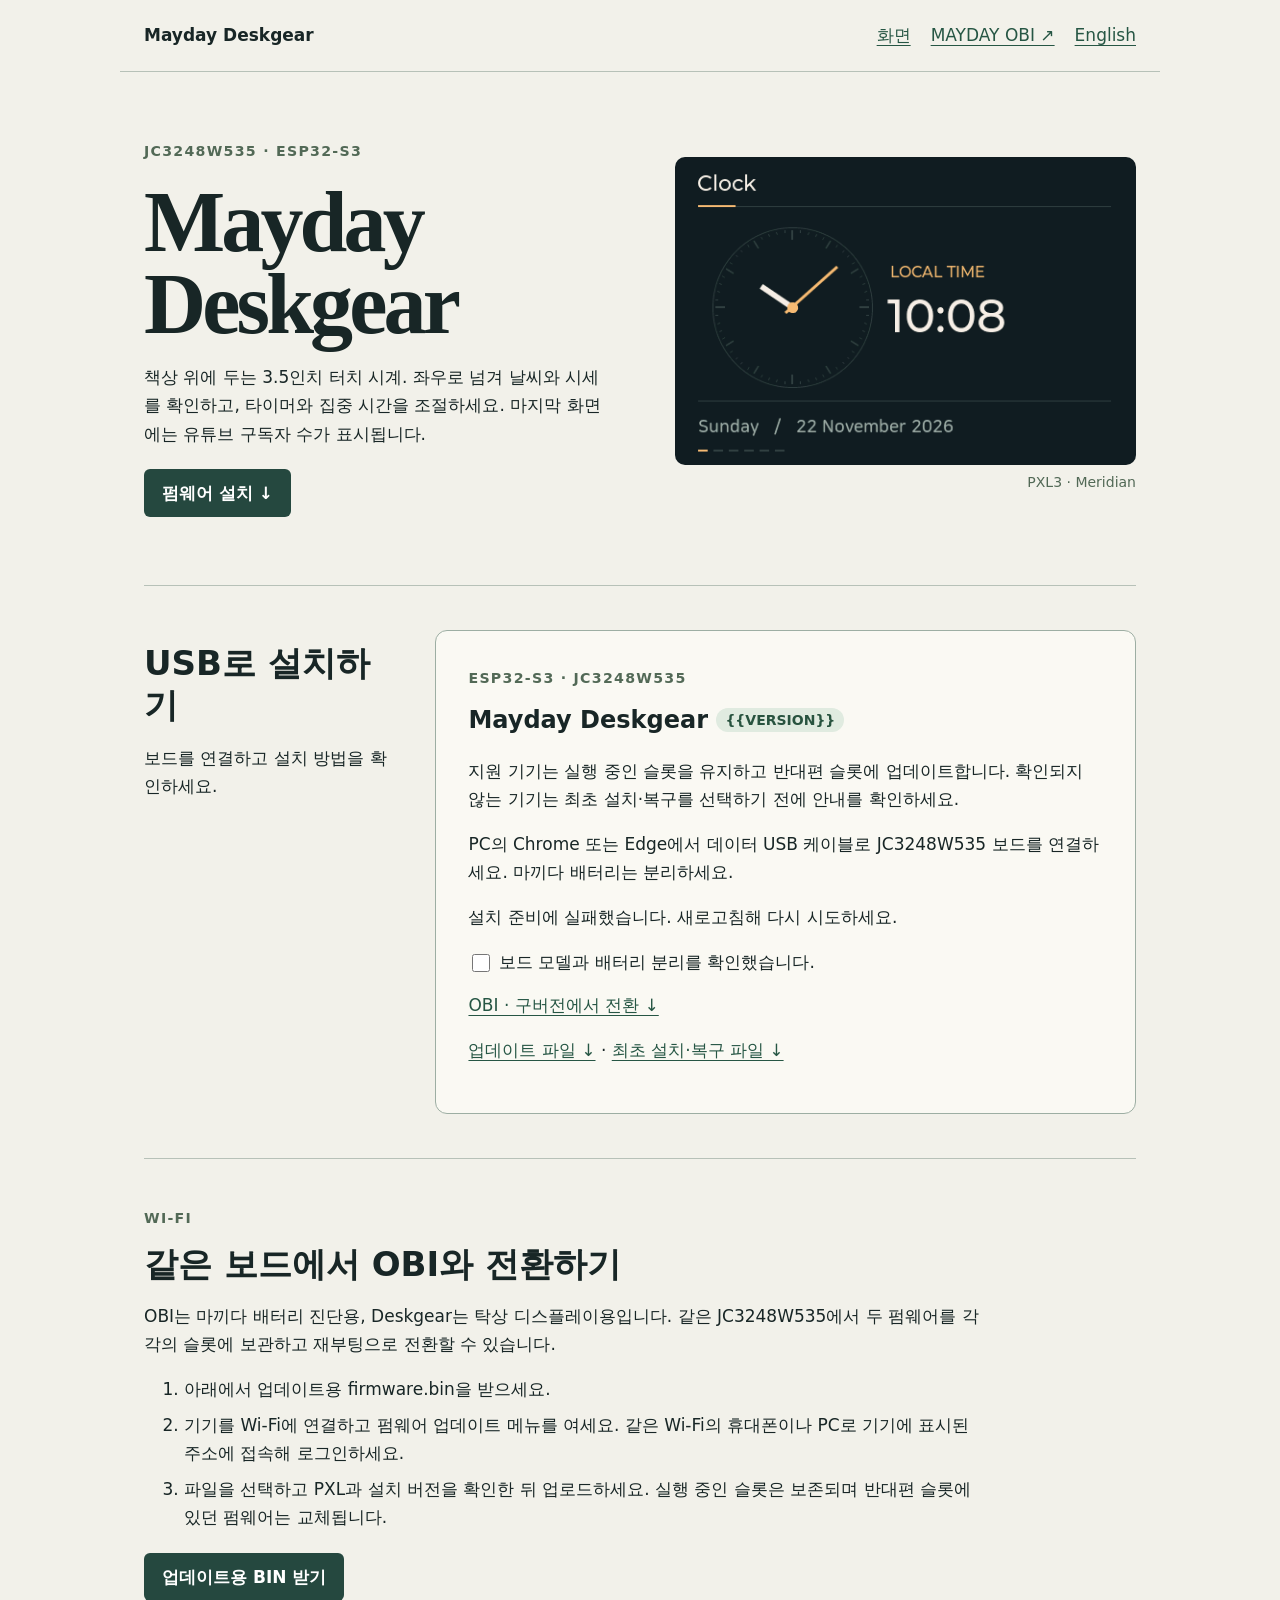
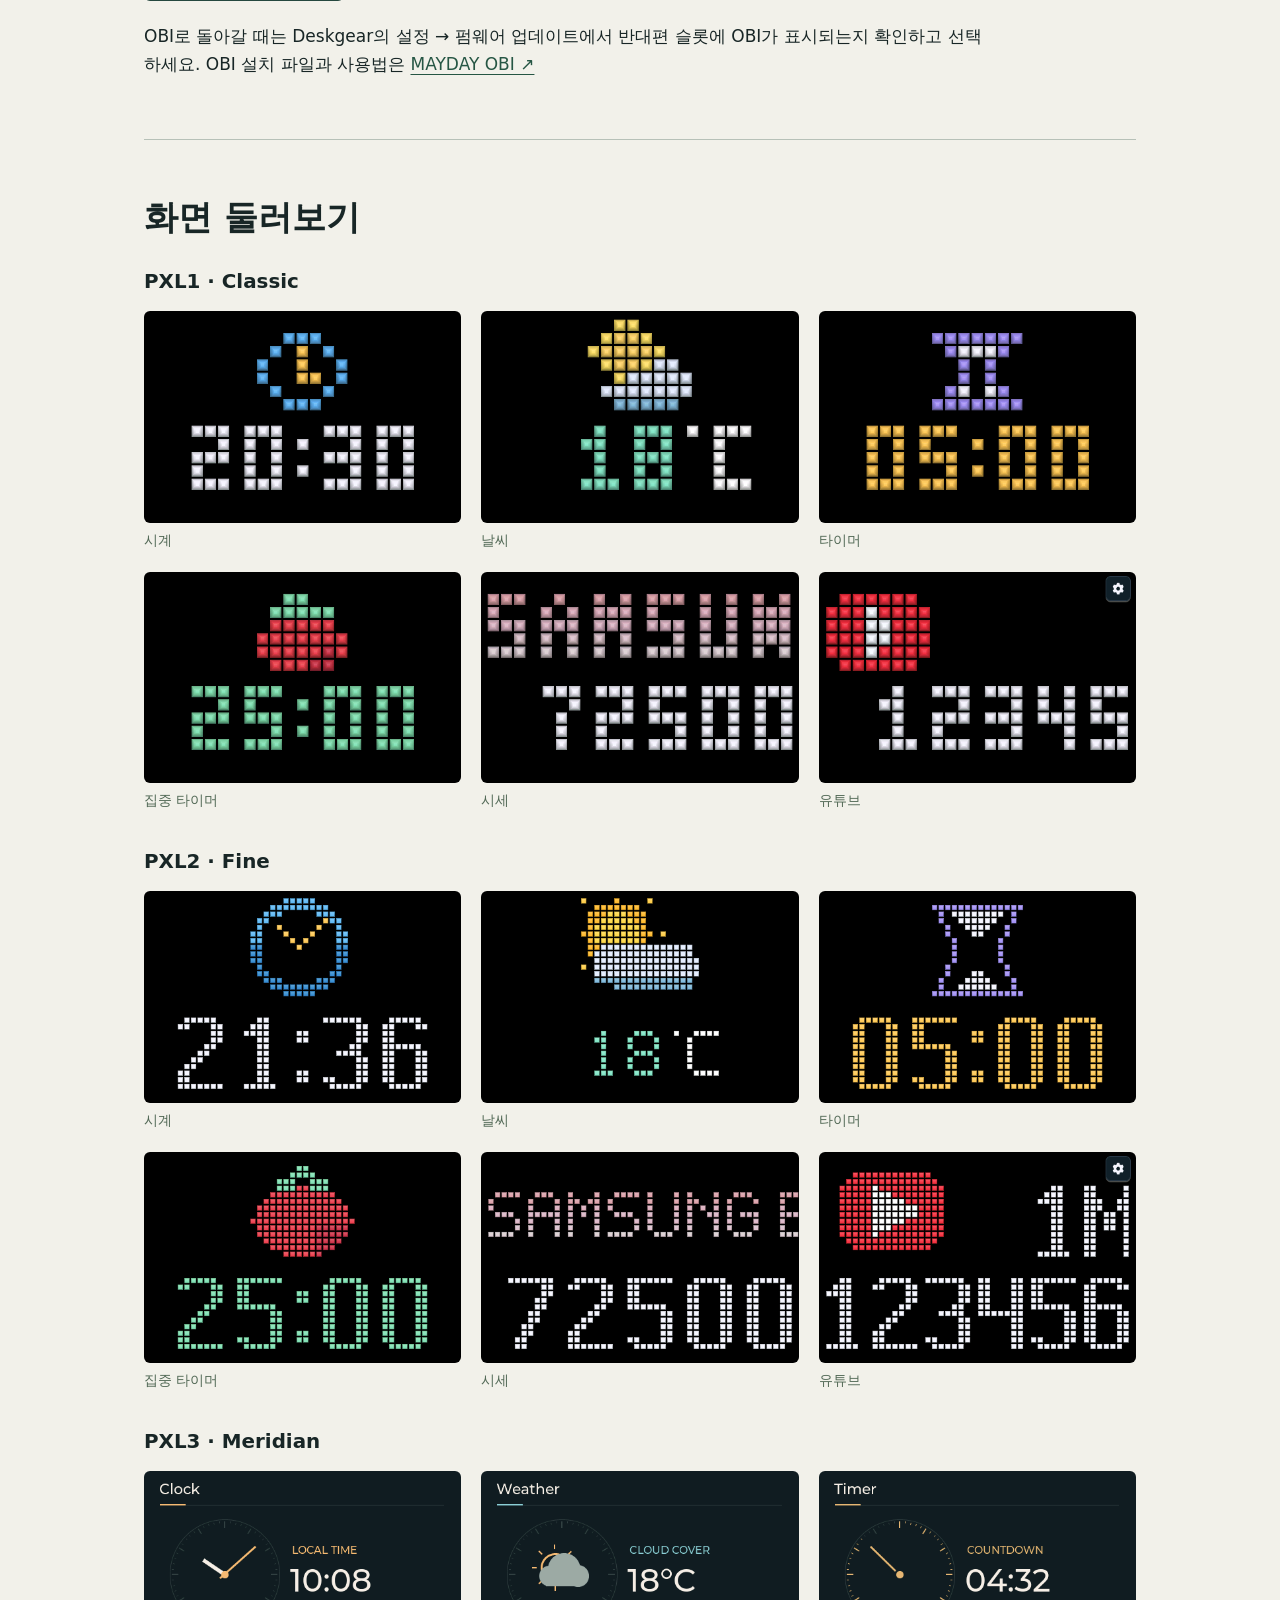
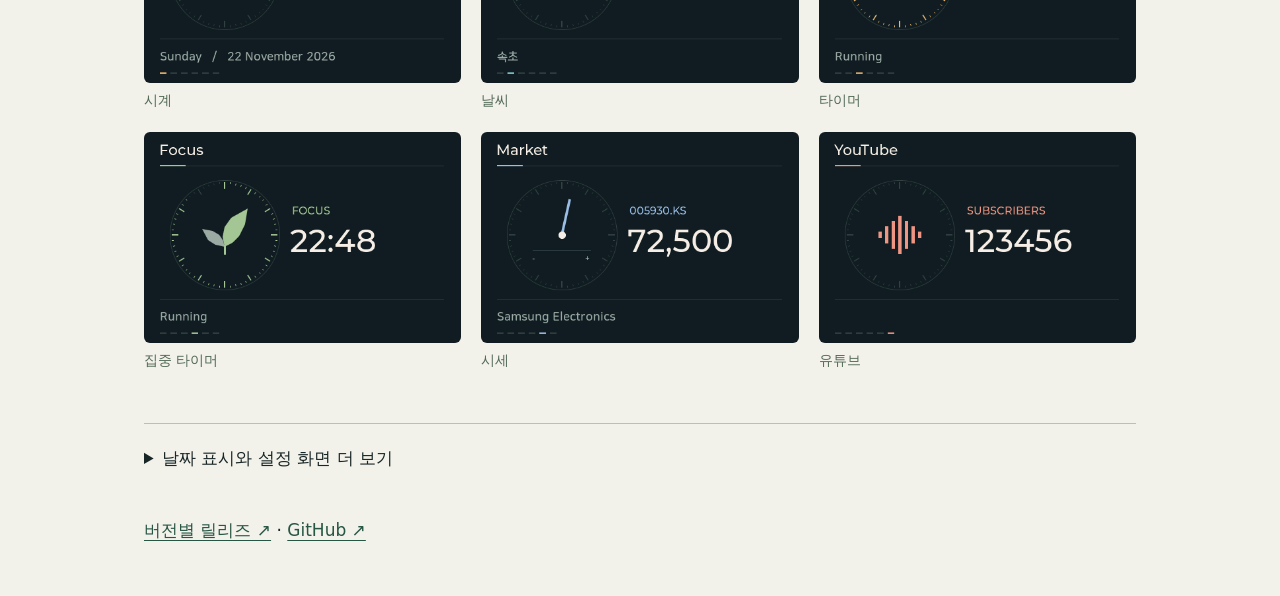
==== site/index.html @ 5017c552 "Publish Deskgear v1.00e with USB update detection and complete display gallery" ====
<!doctype html><html lang="ko"><meta charset="utf-8"><meta name="viewport" content="width=device-width,initial-scale=1"><title>Mayday Deskgear · 펌웨어</title><link rel="stylesheet" href="assets/site.css"><header><strong>Mayday Deskgear</strong><nav><a href="#screens">화면</a><a href="https://maydaycom.github.io/mayday-obi/">MAYDAY OBI ↗</a><a lang="en" href="en/">English</a></nav></header><main><section class="hero"><div><small>JC3248W535 · ESP32-S3</small><h1>Mayday<br>Deskgear</h1><p>책상 위에 두는 3.5인치 터치 시계. 좌우로 넘겨 날씨와 시세를 확인하고, 타이머와 집중 시간을 조절하세요. 마지막 화면에는 유튜브 구독자 수가 표시됩니다.</p><a class="btn" href="#update">펌웨어 설치 ↓</a></div><figure><img src="assets/meridian.png" width="480" height="320" alt="PXL3 Meridian 시계 화면"><figcaption>PXL3 · Meridian</figcaption></figure></section><section id="update" class="install"><div><h2>USB로 설치하기</h2><p>보드를 연결하고 설치 방법을 확인하세요.</p></div><article><small>ESP32-S3 · JC3248W535</small><h3>Mayday Deskgear <b>{{VERSION}}</b></h3><p>지원 기기는 실행 중인 슬롯을 유지하고 반대편 슬롯에 업데이트합니다. 확인되지 않는 기기는 최초 설치·복구를 선택하기 전에 안내를 확인하세요.</p><p>PC의 Chrome 또는 Edge에서 데이터 USB 케이블로 JC3248W535 보드를 연결하세요. 마끼다 배터리는 분리하세요.</p><p id="usb-status" role="status">설치 도구를 준비하고 있습니다.</p><label><input id="board-ok" type="checkbox"> 보드 모델과 배터리 분리를 확인했습니다.</label><div><esp-web-install-button><button class="btn" slot="activate" id="usb-go" disabled>USB로 펌웨어 설치</button></esp-web-install-button> <a href="#wifi">OBI · 구버전에서 전환 ↓</a></div><p><a download href="firmware/firmware.bin">업데이트 파일 ↓</a> · <a download href="firmware/firmware.factory.bin">최초 설치·복구 파일 ↓</a></p></article></section><section id="wifi"><small>WI-FI</small><h2>같은 보드에서 OBI와 전환하기</h2><p>OBI는 마끼다 배터리 진단용, Deskgear는 탁상 디스플레이용입니다. 같은 JC3248W535에서 두 펌웨어를 각각의 슬롯에 보관하고 재부팅으로 전환할 수 있습니다.</p><ol><li>아래에서 업데이트용 firmware.bin을 받으세요.</li><li>기기를 Wi-Fi에 연결하고 펌웨어 업데이트 메뉴를 여세요. 같은 Wi-Fi의 휴대폰이나 PC로 기기에 표시된 주소에 접속해 로그인하세요.</li><li>파일을 선택하고 PXL과 설치 버전을 확인한 뒤 업로드하세요. 실행 중인 슬롯은 보존되며 반대편 슬롯에 있던 펌웨어는 교체됩니다.</li></ol><a class="btn" download href="firmware/firmware.bin">업데이트용 BIN 받기</a><p>OBI로 돌아갈 때는 Deskgear의 설정 → 펌웨어 업데이트에서 반대편 슬롯에 OBI가 표시되는지 확인하고 선택하세요. OBI 설치 파일과 사용법은 <a href="https://maydaycom.github.io/mayday-obi/">MAYDAY OBI ↗</a></p></section><section id="screens"><h2>화면 둘러보기</h2><h3 id="pxl1">PXL1 · Classic</h3><div class="gallery"><figure><a href="assets/pxl1-clock.png"><img loading="lazy" width="480" height="320" src="assets/pxl1-clock.png" alt="PXL1 · Classic · 시계"></a><figcaption>시계</figcaption></figure><figure><a href="assets/pxl1-weather.png"><img loading="lazy" width="480" height="320" src="assets/pxl1-weather.png" alt="PXL1 · Classic · 날씨"></a><figcaption>날씨</figcaption></figure><figure><a href="assets/pxl1-timer.png"><img loading="lazy" width="480" height="320" src="assets/pxl1-timer.png" alt="PXL1 · Classic · 타이머"></a><figcaption>타이머</figcaption></figure><figure><a href="assets/pxl1-pomodoro.png"><img loading="lazy" width="480" height="320" src="assets/pxl1-pomodoro.png" alt="PXL1 · Classic · 집중 타이머"></a><figcaption>집중 타이머</figcaption></figure><figure><a href="assets/pxl1-market.png"><img loading="lazy" width="480" height="320" src="assets/pxl1-market.png" alt="PXL1 · Classic · 시세"></a><figcaption>시세</figcaption></figure><figure><a href="assets/pxl1-youtube.png"><img loading="lazy" width="480" height="320" src="assets/pxl1-youtube.png" alt="PXL1 · Classic · 유튜브"></a><figcaption>유튜브</figcaption></figure></div><h3 id="pxl2">PXL2 · Fine</h3><div class="gallery"><figure><a href="assets/pxl2-clock.png"><img loading="lazy" width="480" height="320" src="assets/pxl2-clock.png" alt="PXL2 · Fine · 시계"></a><figcaption>시계</figcaption></figure><figure><a href="assets/pxl2-weather.png"><img loading="lazy" width="480" height="320" src="assets/pxl2-weather.png" alt="PXL2 · Fine · 날씨"></a><figcaption>날씨</figcaption></figure><figure><a href="assets/pxl2-timer.png"><img loading="lazy" width="480" height="320" src="assets/pxl2-timer.png" alt="PXL2 · Fine · 타이머"></a><figcaption>타이머</figcaption></figure><figure><a href="assets/pxl2-pomodoro.png"><img loading="lazy" width="480" height="320" src="assets/pxl2-pomodoro.png" alt="PXL2 · Fine · 집중 타이머"></a><figcaption>집중 타이머</figcaption></figure><figure><a href="assets/pxl2-market.png"><img loading="lazy" width="480" height="320" src="assets/pxl2-market.png" alt="PXL2 · Fine · 시세"></a><figcaption>시세</figcaption></figure><figure><a href="assets/pxl2-youtube.png"><img loading="lazy" width="480" height="320" src="assets/pxl2-youtube.png" alt="PXL2 · Fine · 유튜브"></a><figcaption>유튜브</figcaption></figure></div><h3 id="pxl3">PXL3 · Meridian</h3><div class="gallery"><figure><a href="assets/pxl3-clock.png"><img loading="lazy" width="480" height="320" src="assets/pxl3-clock.png" alt="PXL3 · Meridian · 시계"></a><figcaption>시계</figcaption></figure><figure><a href="assets/pxl3-weather.png"><img loading="lazy" width="480" height="320" src="assets/pxl3-weather.png" alt="PXL3 · Meridian · 날씨"></a><figcaption>날씨</figcaption></figure><figure><a href="assets/pxl3-timer.png"><img loading="lazy" width="480" height="320" src="assets/pxl3-timer.png" alt="PXL3 · Meridian · 타이머"></a><figcaption>타이머</figcaption></figure><figure><a href="assets/pxl3-pomodoro.png"><img loading="lazy" width="480" height="320" src="assets/pxl3-pomodoro.png" alt="PXL3 · Meridian · 집중 타이머"></a><figcaption>집중 타이머</figcaption></figure><figure><a href="assets/pxl3-market.png"><img loading="lazy" width="480" height="320" src="assets/pxl3-market.png" alt="PXL3 · Meridian · 시세"></a><figcaption>시세</figcaption></figure><figure><a href="assets/pxl3-youtube.png"><img loading="lazy" width="480" height="320" src="assets/pxl3-youtube.png" alt="PXL3 · Meridian · 유튜브"></a><figcaption>유튜브</figcaption></figure></div></section><details class="more"><summary>날짜 표시와 설정 화면 더 보기</summary><div class="gallery"><figure><a href="assets/pxl1-calendar.png"><img loading="lazy" width="480" height="320" src="assets/pxl1-calendar.png" alt="PXL1 날짜 표시"></a><figcaption>PXL1 날짜 표시</figcaption></figure><figure><a href="assets/pxl2-calendar.png"><img loading="lazy" width="480" height="320" src="assets/pxl2-calendar.png" alt="PXL2 날짜 표시"></a><figcaption>PXL2 날짜 표시</figcaption></figure><figure><a href="assets/settings-menu.png"><img loading="lazy" width="480" height="320" src="assets/settings-menu.png" alt="전체 설정"></a><figcaption>전체 설정</figcaption></figure><figure><a href="assets/settings-styles.png"><img loading="lazy" width="480" height="320" src="assets/settings-styles.png" alt="화면 스타일"></a><figcaption>화면 스타일</figcaption></figure><figure><a href="assets/settings-timer1.png"><img loading="lazy" width="480" height="320" src="assets/settings-timer1.png" alt="PXL1 타이머 설정"></a><figcaption>PXL1 타이머 설정</figcaption></figure><figure><a href="assets/settings-timer2.png"><img loading="lazy" width="480" height="320" src="assets/settings-timer2.png" alt="PXL2 타이머 설정"></a><figcaption>PXL2 타이머 설정</figcaption></figure><figure><a href="assets/settings-timer3.png"><img loading="lazy" width="480" height="320" src="assets/settings-timer3.png" alt="PXL3 타이머 설정"></a><figcaption>PXL3 타이머 설정</figcaption></figure></div><p><a href="settings-demo.html">6가지 기능의 설정 화면 조작해 보기 (시뮬레이션) →</a></p></details><footer><a href="https://github.com/MayDayCom/mayday-deskgear/releases">버전별 릴리즈 ↗</a> · <a href="https://github.com/MayDayCom/mayday-deskgear">GitHub ↗</a></footer></main><script type="module" src="assets/deskgear-install.js"></script></html>
---- site/assets/site.css ----
*{box-sizing:border-box}body{margin:0;background:#f2f1ea;color:#182626;font:17px/1.65 system-ui,sans-serif}header,main{max-width:1040px;margin:auto;padding:0 24px}header{display:flex;align-items:center;justify-content:space-between;min-height:72px;border-bottom:1px solid #b7c1b8}nav{display:flex;gap:20px}a{color:#265644;text-underline-offset:4px}section{padding:44px 0;border-bottom:1px solid #b7c1b8}section p,ol{max-width:78ch}li{margin-bottom:8px}.hero{display:grid;grid-template-columns:1fr 1fr;align-items:center;gap:7%;padding:64px 0}small{color:#526956;font-weight:650;letter-spacing:.09em}h1{font:600 clamp(48px,7vw,86px)/.95 Georgia,serif;letter-spacing:-.045em;margin:18px 0}h2{font-size:clamp(24px,3vw,34px);line-height:1.25;margin:12px 0}figure{margin:0}img{width:100%;height:auto;display:block;border-radius:10px}figcaption{text-align:right;font-size:14px;color:#526956;margin:6px 0}.btn{font:inherit;font-weight:650;display:inline-block;background:#25483f;color:white;border:0;padding:10px 18px;border-radius:6px;text-decoration:none;cursor:pointer;margin:4px 8px 4px 0}footer{padding:24px 0 52px}esp-web-install-button:not(:defined){display:none}@media(max-width:680px){.hero{grid-template-columns:1fr;gap:24px;padding:32px 0}header,main{padding-left:16px;padding-right:16px}nav{gap:10px;font-size:14px}}
.gallery{display:grid;grid-template-columns:repeat(3,minmax(0,1fr));gap:14px 20px}.gallery figcaption{text-align:left}.gallery img{border-radius:6px}#screens h3{margin:28px 0 12px}.btn:disabled{opacity:.5;cursor:default}@media(max-width:680px){.gallery{grid-template-columns:repeat(2,minmax(0,1fr));gap:12px}header nav{flex-wrap:wrap;justify-content:flex-end}}
.install{display:grid;grid-template-columns:minmax(165px,1fr) minmax(0,2.7fr);gap:32px}.install article{border:1px solid #9daea3;border-radius:12px;padding:clamp(16px,3vw,32px);background:#faf9f3}.install h3{font-size:24px;margin:10px 0}.install h3 b{font-size:14px;color:#28533f;background:#e0ebe0;padding:4px 9px;border-radius:20px;vertical-align:middle;white-space:nowrap}.install label{display:block;margin:14px 0}.install input{width:18px;height:18px;vertical-align:middle}.more{padding:20px 0}.more summary{cursor:pointer}.more .gallery{margin-top:18px}@media(max-width:700px){.install{grid-template-columns:1fr;gap:12px}}
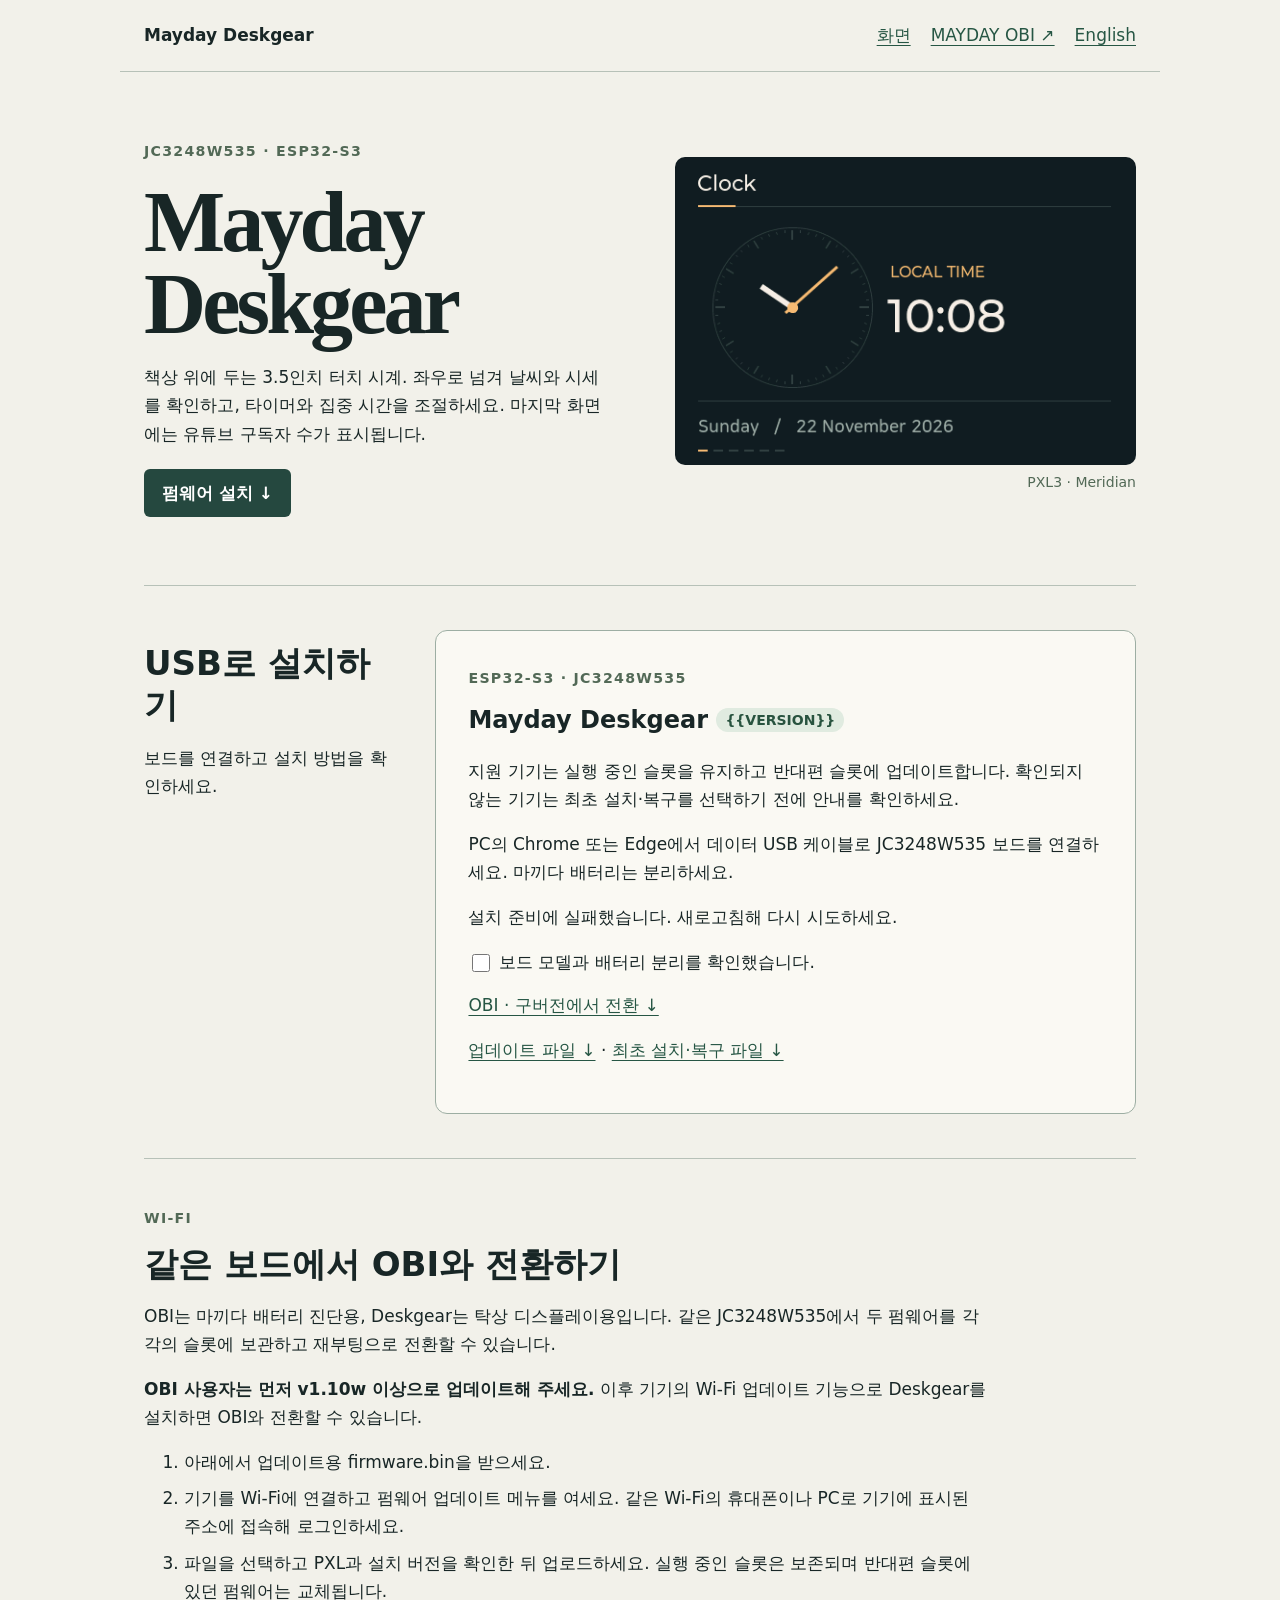
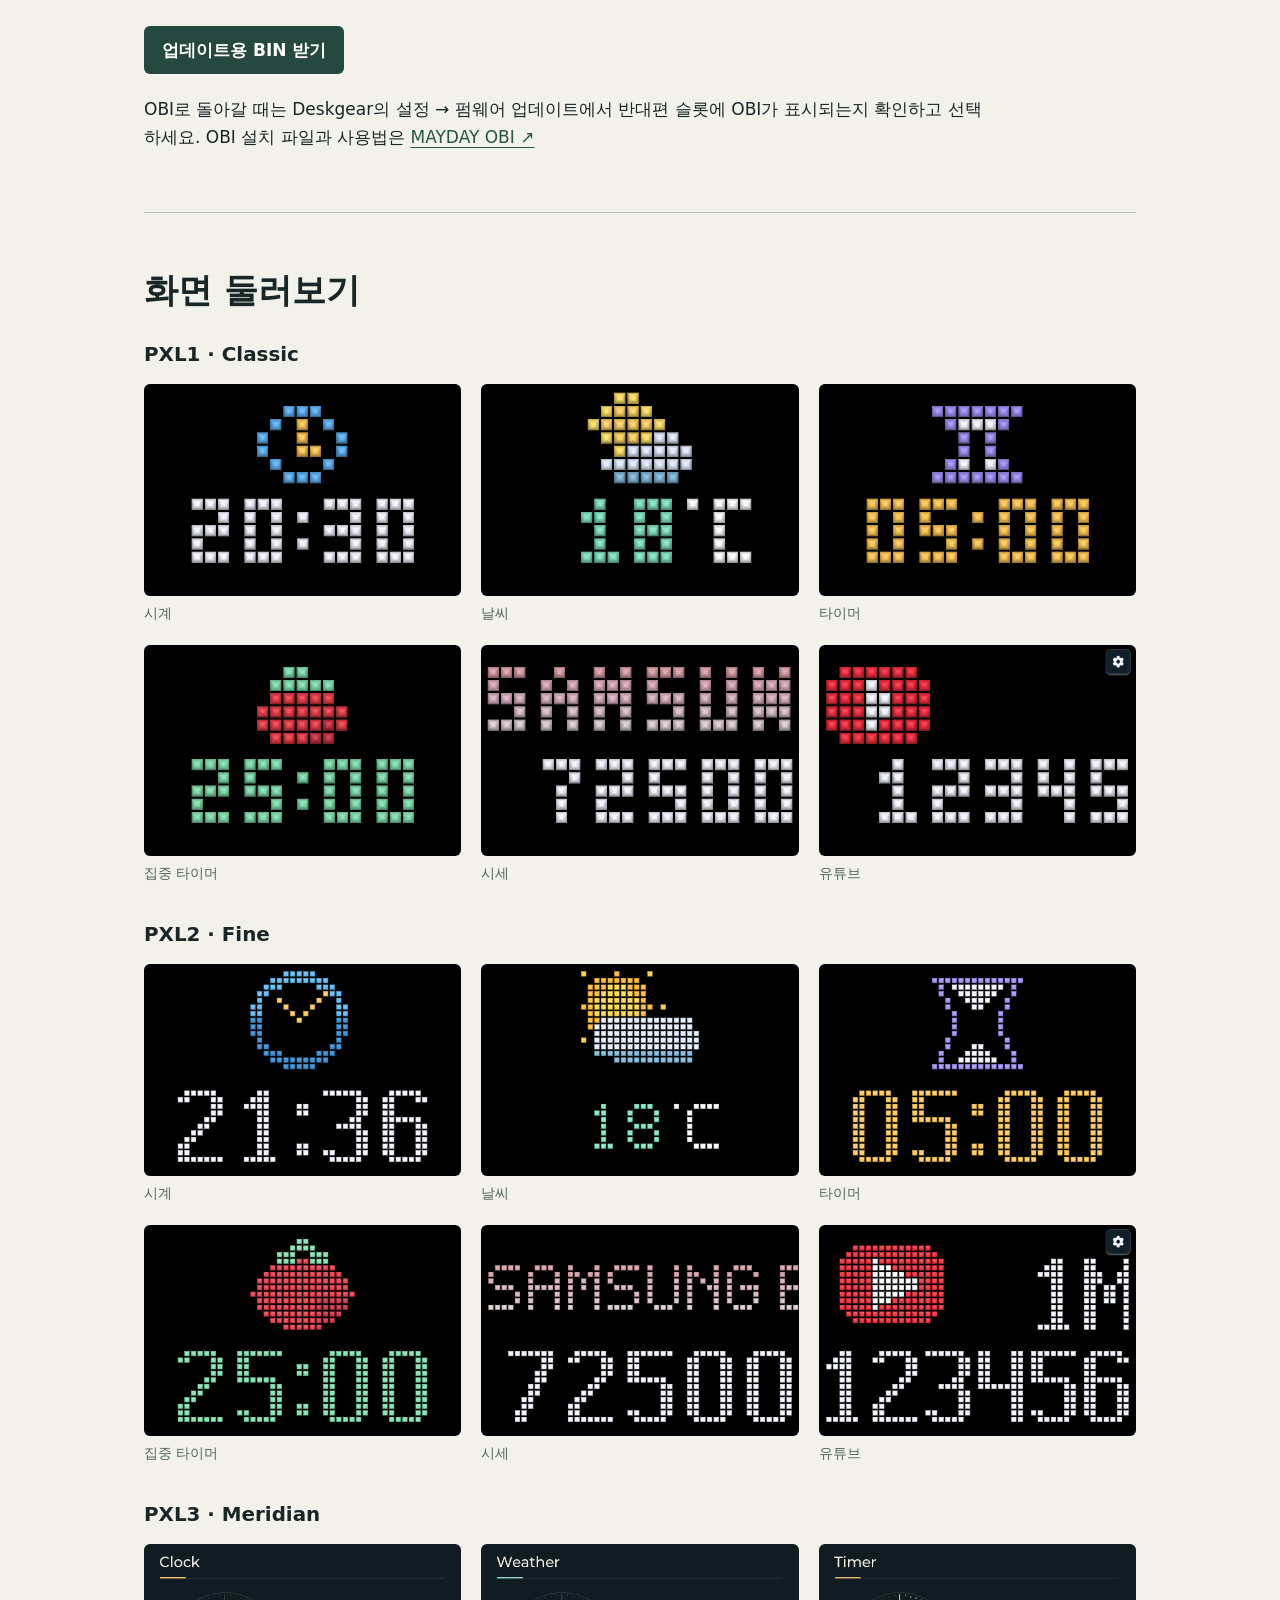
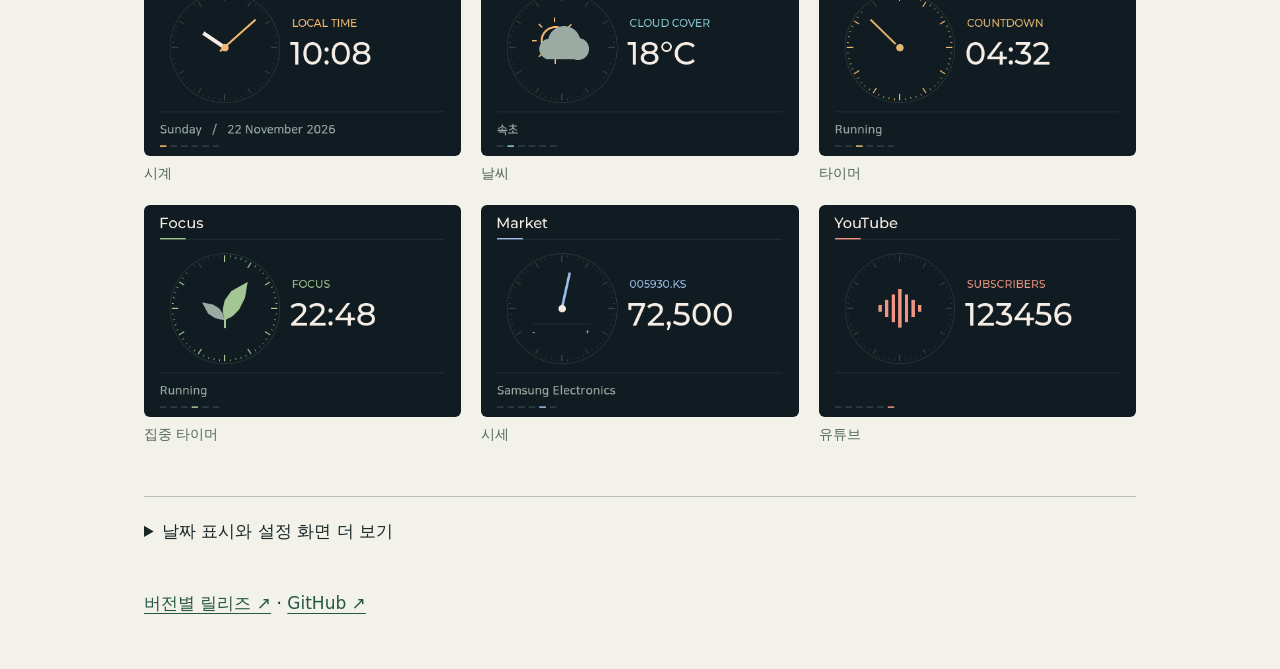
==== commit 6ac10352: "Clarify OBI v1.10w minimum for Deskgear switching" ====
--- a/site/index.html
+++ b/site/index.html
@@ -1 +1 @@
-<!doctype html><html lang="ko"><meta charset="utf-8"><meta name="viewport" content="width=device-width,initial-scale=1"><title>Mayday Deskgear · 펌웨어</title><link rel="stylesheet" href="assets/site.css"><header><strong>Mayday Deskgear</strong><nav><a href="#screens">화면</a><a href="https://maydaycom.github.io/mayday-obi/">MAYDAY OBI ↗</a><a lang="en" href="en/">English</a></nav></header><main><section class="hero"><div><small>JC3248W535 · ESP32-S3</small><h1>Mayday<br>Deskgear</h1><p>책상 위에 두는 3.5인치 터치 시계. 좌우로 넘겨 날씨와 시세를 확인하고, 타이머와 집중 시간을 조절하세요. 마지막 화면에는 유튜브 구독자 수가 표시됩니다.</p><a class="btn" href="#update">펌웨어 설치 ↓</a></div><figure><img src="assets/meridian.png" width="480" height="320" alt="PXL3 Meridian 시계 화면"><figcaption>PXL3 · Meridian</figcaption></figure></section><section id="update" class="install"><div><h2>USB로 설치하기</h2><p>보드를 연결하고 설치 방법을 확인하세요.</p></div><article><small>ESP32-S3 · JC3248W535</small><h3>Mayday Deskgear <b>{{VERSION}}</b></h3><p>지원 기기는 실행 중인 슬롯을 유지하고 반대편 슬롯에 업데이트합니다. 확인되지 않는 기기는 최초 설치·복구를 선택하기 전에 안내를 확인하세요.</p><p>PC의 Chrome 또는 Edge에서 데이터 USB 케이블로 JC3248W535 보드를 연결하세요. 마끼다 배터리는 분리하세요.</p><p id="usb-status" role="status">설치 도구를 준비하고 있습니다.</p><label><input id="board-ok" type="checkbox"> 보드 모델과 배터리 분리를 확인했습니다.</label><div><esp-web-install-button><button class="btn" slot="activate" id="usb-go" disabled>USB로 펌웨어 설치</button></esp-web-install-button> <a href="#wifi">OBI · 구버전에서 전환 ↓</a></div><p><a download href="firmware/firmware.bin">업데이트 파일 ↓</a> · <a download href="firmware/firmware.factory.bin">최초 설치·복구 파일 ↓</a></p></article></section><section id="wifi"><small>WI-FI</small><h2>같은 보드에서 OBI와 전환하기</h2><p>OBI는 마끼다 배터리 진단용, Deskgear는 탁상 디스플레이용입니다. 같은 JC3248W535에서 두 펌웨어를 각각의 슬롯에 보관하고 재부팅으로 전환할 수 있습니다.</p><ol><li>아래에서 업데이트용 firmware.bin을 받으세요.</li><li>기기를 Wi-Fi에 연결하고 펌웨어 업데이트 메뉴를 여세요. 같은 Wi-Fi의 휴대폰이나 PC로 기기에 표시된 주소에 접속해 로그인하세요.</li><li>파일을 선택하고 PXL과 설치 버전을 확인한 뒤 업로드하세요. 실행 중인 슬롯은 보존되며 반대편 슬롯에 있던 펌웨어는 교체됩니다.</li></ol><a class="btn" download href="firmware/firmware.bin">업데이트용 BIN 받기</a><p>OBI로 돌아갈 때는 Deskgear의 설정 → 펌웨어 업데이트에서 반대편 슬롯에 OBI가 표시되는지 확인하고 선택하세요. OBI 설치 파일과 사용법은 <a href="https://maydaycom.github.io/mayday-obi/">MAYDAY OBI ↗</a></p></section><section id="screens"><h2>화면 둘러보기</h2><h3 id="pxl1">PXL1 · Classic</h3><div class="gallery"><figure><a href="assets/pxl1-clock.png"><img loading="lazy" width="480" height="320" src="assets/pxl1-clock.png" alt="PXL1 · Classic · 시계"></a><figcaption>시계</figcaption></figure><figure><a href="assets/pxl1-weather.png"><img loading="lazy" width="480" height="320" src="assets/pxl1-weather.png" alt="PXL1 · Classic · 날씨"></a><figcaption>날씨</figcaption></figure><figure><a href="assets/pxl1-timer.png"><img loading="lazy" width="480" height="320" src="assets/pxl1-timer.png" alt="PXL1 · Classic · 타이머"></a><figcaption>타이머</figcaption></figure><figure><a href="assets/pxl1-pomodoro.png"><img loading="lazy" width="480" height="320" src="assets/pxl1-pomodoro.png" alt="PXL1 · Classic · 집중 타이머"></a><figcaption>집중 타이머</figcaption></figure><figure><a href="assets/pxl1-market.png"><img loading="lazy" width="480" height="320" src="assets/pxl1-market.png" alt="PXL1 · Classic · 시세"></a><figcaption>시세</figcaption></figure><figure><a href="assets/pxl1-youtube.png"><img loading="lazy" width="480" height="320" src="assets/pxl1-youtube.png" alt="PXL1 · Classic · 유튜브"></a><figcaption>유튜브</figcaption></figure></div><h3 id="pxl2">PXL2 · Fine</h3><div class="gallery"><figure><a href="assets/pxl2-clock.png"><img loading="lazy" width="480" height="320" src="assets/pxl2-clock.png" alt="PXL2 · Fine · 시계"></a><figcaption>시계</figcaption></figure><figure><a href="assets/pxl2-weather.png"><img loading="lazy" width="480" height="320" src="assets/pxl2-weather.png" alt="PXL2 · Fine · 날씨"></a><figcaption>날씨</figcaption></figure><figure><a href="assets/pxl2-timer.png"><img loading="lazy" width="480" height="320" src="assets/pxl2-timer.png" alt="PXL2 · Fine · 타이머"></a><figcaption>타이머</figcaption></figure><figure><a href="assets/pxl2-pomodoro.png"><img loading="lazy" width="480" height="320" src="assets/pxl2-pomodoro.png" alt="PXL2 · Fine · 집중 타이머"></a><figcaption>집중 타이머</figcaption></figure><figure><a href="assets/pxl2-market.png"><img loading="lazy" width="480" height="320" src="assets/pxl2-market.png" alt="PXL2 · Fine · 시세"></a><figcaption>시세</figcaption></figure><figure><a href="assets/pxl2-youtube.png"><img loading="lazy" width="480" height="320" src="assets/pxl2-youtube.png" alt="PXL2 · Fine · 유튜브"></a><figcaption>유튜브</figcaption></figure></div><h3 id="pxl3">PXL3 · Meridian</h3><div class="gallery"><figure><a href="assets/pxl3-clock.png"><img loading="lazy" width="480" height="320" src="assets/pxl3-clock.png" alt="PXL3 · Meridian · 시계"></a><figcaption>시계</figcaption></figure><figure><a href="assets/pxl3-weather.png"><img loading="lazy" width="480" height="320" src="assets/pxl3-weather.png" alt="PXL3 · Meridian · 날씨"></a><figcaption>날씨</figcaption></figure><figure><a href="assets/pxl3-timer.png"><img loading="lazy" width="480" height="320" src="assets/pxl3-timer.png" alt="PXL3 · Meridian · 타이머"></a><figcaption>타이머</figcaption></figure><figure><a href="assets/pxl3-pomodoro.png"><img loading="lazy" width="480" height="320" src="assets/pxl3-pomodoro.png" alt="PXL3 · Meridian · 집중 타이머"></a><figcaption>집중 타이머</figcaption></figure><figure><a href="assets/pxl3-market.png"><img loading="lazy" width="480" height="320" src="assets/pxl3-market.png" alt="PXL3 · Meridian · 시세"></a><figcaption>시세</figcaption></figure><figure><a href="assets/pxl3-youtube.png"><img loading="lazy" width="480" height="320" src="assets/pxl3-youtube.png" alt="PXL3 · Meridian · 유튜브"></a><figcaption>유튜브</figcaption></figure></div></section><details class="more"><summary>날짜 표시와 설정 화면 더 보기</summary><div class="gallery"><figure><a href="assets/pxl1-calendar.png"><img loading="lazy" width="480" height="320" src="assets/pxl1-calendar.png" alt="PXL1 날짜 표시"></a><figcaption>PXL1 날짜 표시</figcaption></figure><figure><a href="assets/pxl2-calendar.png"><img loading="lazy" width="480" height="320" src="assets/pxl2-calendar.png" alt="PXL2 날짜 표시"></a><figcaption>PXL2 날짜 표시</figcaption></figure><figure><a href="assets/settings-menu.png"><img loading="lazy" width="480" height="320" src="assets/settings-menu.png" alt="전체 설정"></a><figcaption>전체 설정</figcaption></figure><figure><a href="assets/settings-styles.png"><img loading="lazy" width="480" height="320" src="assets/settings-styles.png" alt="화면 스타일"></a><figcaption>화면 스타일</figcaption></figure><figure><a href="assets/settings-timer1.png"><img loading="lazy" width="480" height="320" src="assets/settings-timer1.png" alt="PXL1 타이머 설정"></a><figcaption>PXL1 타이머 설정</figcaption></figure><figure><a href="assets/settings-timer2.png"><img loading="lazy" width="480" height="320" src="assets/settings-timer2.png" alt="PXL2 타이머 설정"></a><figcaption>PXL2 타이머 설정</figcaption></figure><figure><a href="assets/settings-timer3.png"><img loading="lazy" width="480" height="320" src="assets/settings-timer3.png" alt="PXL3 타이머 설정"></a><figcaption>PXL3 타이머 설정</figcaption></figure></div><p><a href="settings-demo.html">6가지 기능의 설정 화면 조작해 보기 (시뮬레이션) →</a></p></details><footer><a href="https://github.com/MayDayCom/mayday-deskgear/releases">버전별 릴리즈 ↗</a> · <a href="https://github.com/MayDayCom/mayday-deskgear">GitHub ↗</a></footer></main><script type="module" src="assets/deskgear-install.js"></script></html>+<!doctype html><html lang="ko"><meta charset="utf-8"><meta name="viewport" content="width=device-width,initial-scale=1"><title>Mayday Deskgear · 펌웨어</title><link rel="stylesheet" href="assets/site.css"><header><strong>Mayday Deskgear</strong><nav><a href="#screens">화면</a><a href="https://maydaycom.github.io/mayday-obi/">MAYDAY OBI ↗</a><a lang="en" href="en/">English</a></nav></header><main><section class="hero"><div><small>JC3248W535 · ESP32-S3</small><h1>Mayday<br>Deskgear</h1><p>책상 위에 두는 3.5인치 터치 시계. 좌우로 넘겨 날씨와 시세를 확인하고, 타이머와 집중 시간을 조절하세요. 마지막 화면에는 유튜브 구독자 수가 표시됩니다.</p><a class="btn" href="#update">펌웨어 설치 ↓</a></div><figure><img src="assets/meridian.png" width="480" height="320" alt="PXL3 Meridian 시계 화면"><figcaption>PXL3 · Meridian</figcaption></figure></section><section id="update" class="install"><div><h2>USB로 설치하기</h2><p>보드를 연결하고 설치 방법을 확인하세요.</p></div><article><small>ESP32-S3 · JC3248W535</small><h3>Mayday Deskgear <b>{{VERSION}}</b></h3><p>지원 기기는 실행 중인 슬롯을 유지하고 반대편 슬롯에 업데이트합니다. 확인되지 않는 기기는 최초 설치·복구를 선택하기 전에 안내를 확인하세요.</p><p>PC의 Chrome 또는 Edge에서 데이터 USB 케이블로 JC3248W535 보드를 연결하세요. 마끼다 배터리는 분리하세요.</p><p id="usb-status" role="status">설치 도구를 준비하고 있습니다.</p><label><input id="board-ok" type="checkbox"> 보드 모델과 배터리 분리를 확인했습니다.</label><div><esp-web-install-button><button class="btn" slot="activate" id="usb-go" disabled>USB로 펌웨어 설치</button></esp-web-install-button> <a href="#wifi">OBI · 구버전에서 전환 ↓</a></div><p><a download href="firmware/firmware.bin">업데이트 파일 ↓</a> · <a download href="firmware/firmware.factory.bin">최초 설치·복구 파일 ↓</a></p></article></section><section id="wifi"><small>WI-FI</small><h2>같은 보드에서 OBI와 전환하기</h2><p>OBI는 마끼다 배터리 진단용, Deskgear는 탁상 디스플레이용입니다. 같은 JC3248W535에서 두 펌웨어를 각각의 슬롯에 보관하고 재부팅으로 전환할 수 있습니다.</p><p><strong>OBI 사용자는 먼저 v1.10w 이상으로 업데이트해 주세요.</strong> 이후 기기의 Wi-Fi 업데이트 기능으로 Deskgear를 설치하면 OBI와 전환할 수 있습니다.</p><ol><li>아래에서 업데이트용 firmware.bin을 받으세요.</li><li>기기를 Wi-Fi에 연결하고 펌웨어 업데이트 메뉴를 여세요. 같은 Wi-Fi의 휴대폰이나 PC로 기기에 표시된 주소에 접속해 로그인하세요.</li><li>파일을 선택하고 PXL과 설치 버전을 확인한 뒤 업로드하세요. 실행 중인 슬롯은 보존되며 반대편 슬롯에 있던 펌웨어는 교체됩니다.</li></ol><a class="btn" download href="firmware/firmware.bin">업데이트용 BIN 받기</a><p>OBI로 돌아갈 때는 Deskgear의 설정 → 펌웨어 업데이트에서 반대편 슬롯에 OBI가 표시되는지 확인하고 선택하세요. OBI 설치 파일과 사용법은 <a href="https://maydaycom.github.io/mayday-obi/">MAYDAY OBI ↗</a></p></section><section id="screens"><h2>화면 둘러보기</h2><h3 id="pxl1">PXL1 · Classic</h3><div class="gallery"><figure><a href="assets/pxl1-clock.png"><img loading="lazy" width="480" height="320" src="assets/pxl1-clock.png" alt="PXL1 · Classic · 시계"></a><figcaption>시계</figcaption></figure><figure><a href="assets/pxl1-weather.png"><img loading="lazy" width="480" height="320" src="assets/pxl1-weather.png" alt="PXL1 · Classic · 날씨"></a><figcaption>날씨</figcaption></figure><figure><a href="assets/pxl1-timer.png"><img loading="lazy" width="480" height="320" src="assets/pxl1-timer.png" alt="PXL1 · Classic · 타이머"></a><figcaption>타이머</figcaption></figure><figure><a href="assets/pxl1-pomodoro.png"><img loading="lazy" width="480" height="320" src="assets/pxl1-pomodoro.png" alt="PXL1 · Classic · 집중 타이머"></a><figcaption>집중 타이머</figcaption></figure><figure><a href="assets/pxl1-market.png"><img loading="lazy" width="480" height="320" src="assets/pxl1-market.png" alt="PXL1 · Classic · 시세"></a><figcaption>시세</figcaption></figure><figure><a href="assets/pxl1-youtube.png"><img loading="lazy" width="480" height="320" src="assets/pxl1-youtube.png" alt="PXL1 · Classic · 유튜브"></a><figcaption>유튜브</figcaption></figure></div><h3 id="pxl2">PXL2 · Fine</h3><div class="gallery"><figure><a href="assets/pxl2-clock.png"><img loading="lazy" width="480" height="320" src="assets/pxl2-clock.png" alt="PXL2 · Fine · 시계"></a><figcaption>시계</figcaption></figure><figure><a href="assets/pxl2-weather.png"><img loading="lazy" width="480" height="320" src="assets/pxl2-weather.png" alt="PXL2 · Fine · 날씨"></a><figcaption>날씨</figcaption></figure><figure><a href="assets/pxl2-timer.png"><img loading="lazy" width="480" height="320" src="assets/pxl2-timer.png" alt="PXL2 · Fine · 타이머"></a><figcaption>타이머</figcaption></figure><figure><a href="assets/pxl2-pomodoro.png"><img loading="lazy" width="480" height="320" src="assets/pxl2-pomodoro.png" alt="PXL2 · Fine · 집중 타이머"></a><figcaption>집중 타이머</figcaption></figure><figure><a href="assets/pxl2-market.png"><img loading="lazy" width="480" height="320" src="assets/pxl2-market.png" alt="PXL2 · Fine · 시세"></a><figcaption>시세</figcaption></figure><figure><a href="assets/pxl2-youtube.png"><img loading="lazy" width="480" height="320" src="assets/pxl2-youtube.png" alt="PXL2 · Fine · 유튜브"></a><figcaption>유튜브</figcaption></figure></div><h3 id="pxl3">PXL3 · Meridian</h3><div class="gallery"><figure><a href="assets/pxl3-clock.png"><img loading="lazy" width="480" height="320" src="assets/pxl3-clock.png" alt="PXL3 · Meridian · 시계"></a><figcaption>시계</figcaption></figure><figure><a href="assets/pxl3-weather.png"><img loading="lazy" width="480" height="320" src="assets/pxl3-weather.png" alt="PXL3 · Meridian · 날씨"></a><figcaption>날씨</figcaption></figure><figure><a href="assets/pxl3-timer.png"><img loading="lazy" width="480" height="320" src="assets/pxl3-timer.png" alt="PXL3 · Meridian · 타이머"></a><figcaption>타이머</figcaption></figure><figure><a href="assets/pxl3-pomodoro.png"><img loading="lazy" width="480" height="320" src="assets/pxl3-pomodoro.png" alt="PXL3 · Meridian · 집중 타이머"></a><figcaption>집중 타이머</figcaption></figure><figure><a href="assets/pxl3-market.png"><img loading="lazy" width="480" height="320" src="assets/pxl3-market.png" alt="PXL3 · Meridian · 시세"></a><figcaption>시세</figcaption></figure><figure><a href="assets/pxl3-youtube.png"><img loading="lazy" width="480" height="320" src="assets/pxl3-youtube.png" alt="PXL3 · Meridian · 유튜브"></a><figcaption>유튜브</figcaption></figure></div></section><details class="more"><summary>날짜 표시와 설정 화면 더 보기</summary><div class="gallery"><figure><a href="assets/pxl1-calendar.png"><img loading="lazy" width="480" height="320" src="assets/pxl1-calendar.png" alt="PXL1 날짜 표시"></a><figcaption>PXL1 날짜 표시</figcaption></figure><figure><a href="assets/pxl2-calendar.png"><img loading="lazy" width="480" height="320" src="assets/pxl2-calendar.png" alt="PXL2 날짜 표시"></a><figcaption>PXL2 날짜 표시</figcaption></figure><figure><a href="assets/settings-menu.png"><img loading="lazy" width="480" height="320" src="assets/settings-menu.png" alt="전체 설정"></a><figcaption>전체 설정</figcaption></figure><figure><a href="assets/settings-styles.png"><img loading="lazy" width="480" height="320" src="assets/settings-styles.png" alt="화면 스타일"></a><figcaption>화면 스타일</figcaption></figure><figure><a href="assets/settings-timer1.png"><img loading="lazy" width="480" height="320" src="assets/settings-timer1.png" alt="PXL1 타이머 설정"></a><figcaption>PXL1 타이머 설정</figcaption></figure><figure><a href="assets/settings-timer2.png"><img loading="lazy" width="480" height="320" src="assets/settings-timer2.png" alt="PXL2 타이머 설정"></a><figcaption>PXL2 타이머 설정</figcaption></figure><figure><a href="assets/settings-timer3.png"><img loading="lazy" width="480" height="320" src="assets/settings-timer3.png" alt="PXL3 타이머 설정"></a><figcaption>PXL3 타이머 설정</figcaption></figure></div><p><a href="settings-demo.html">6가지 기능의 설정 화면 조작해 보기 (시뮬레이션) →</a></p></details><footer><a href="https://github.com/MayDayCom/mayday-deskgear/releases">버전별 릴리즈 ↗</a> · <a href="https://github.com/MayDayCom/mayday-deskgear">GitHub ↗</a></footer></main><script type="module" src="assets/deskgear-install.js"></script></html>
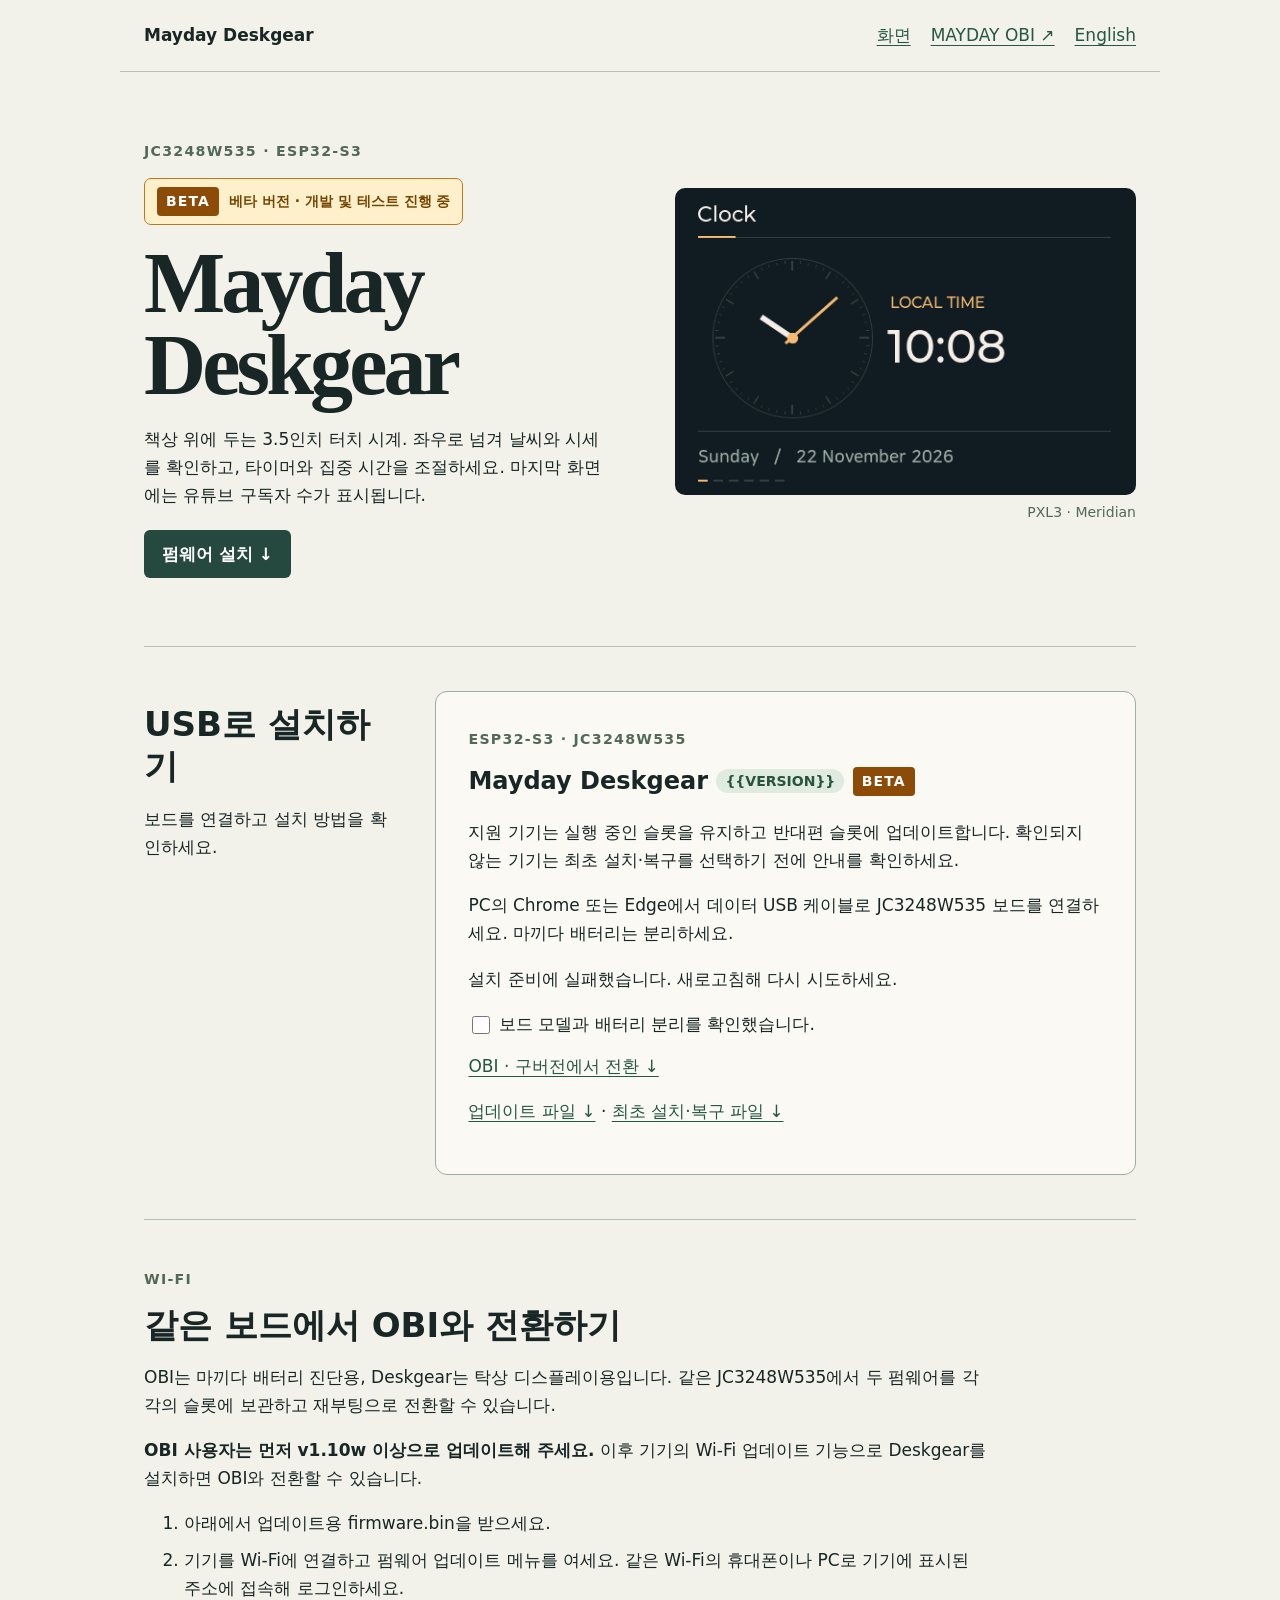
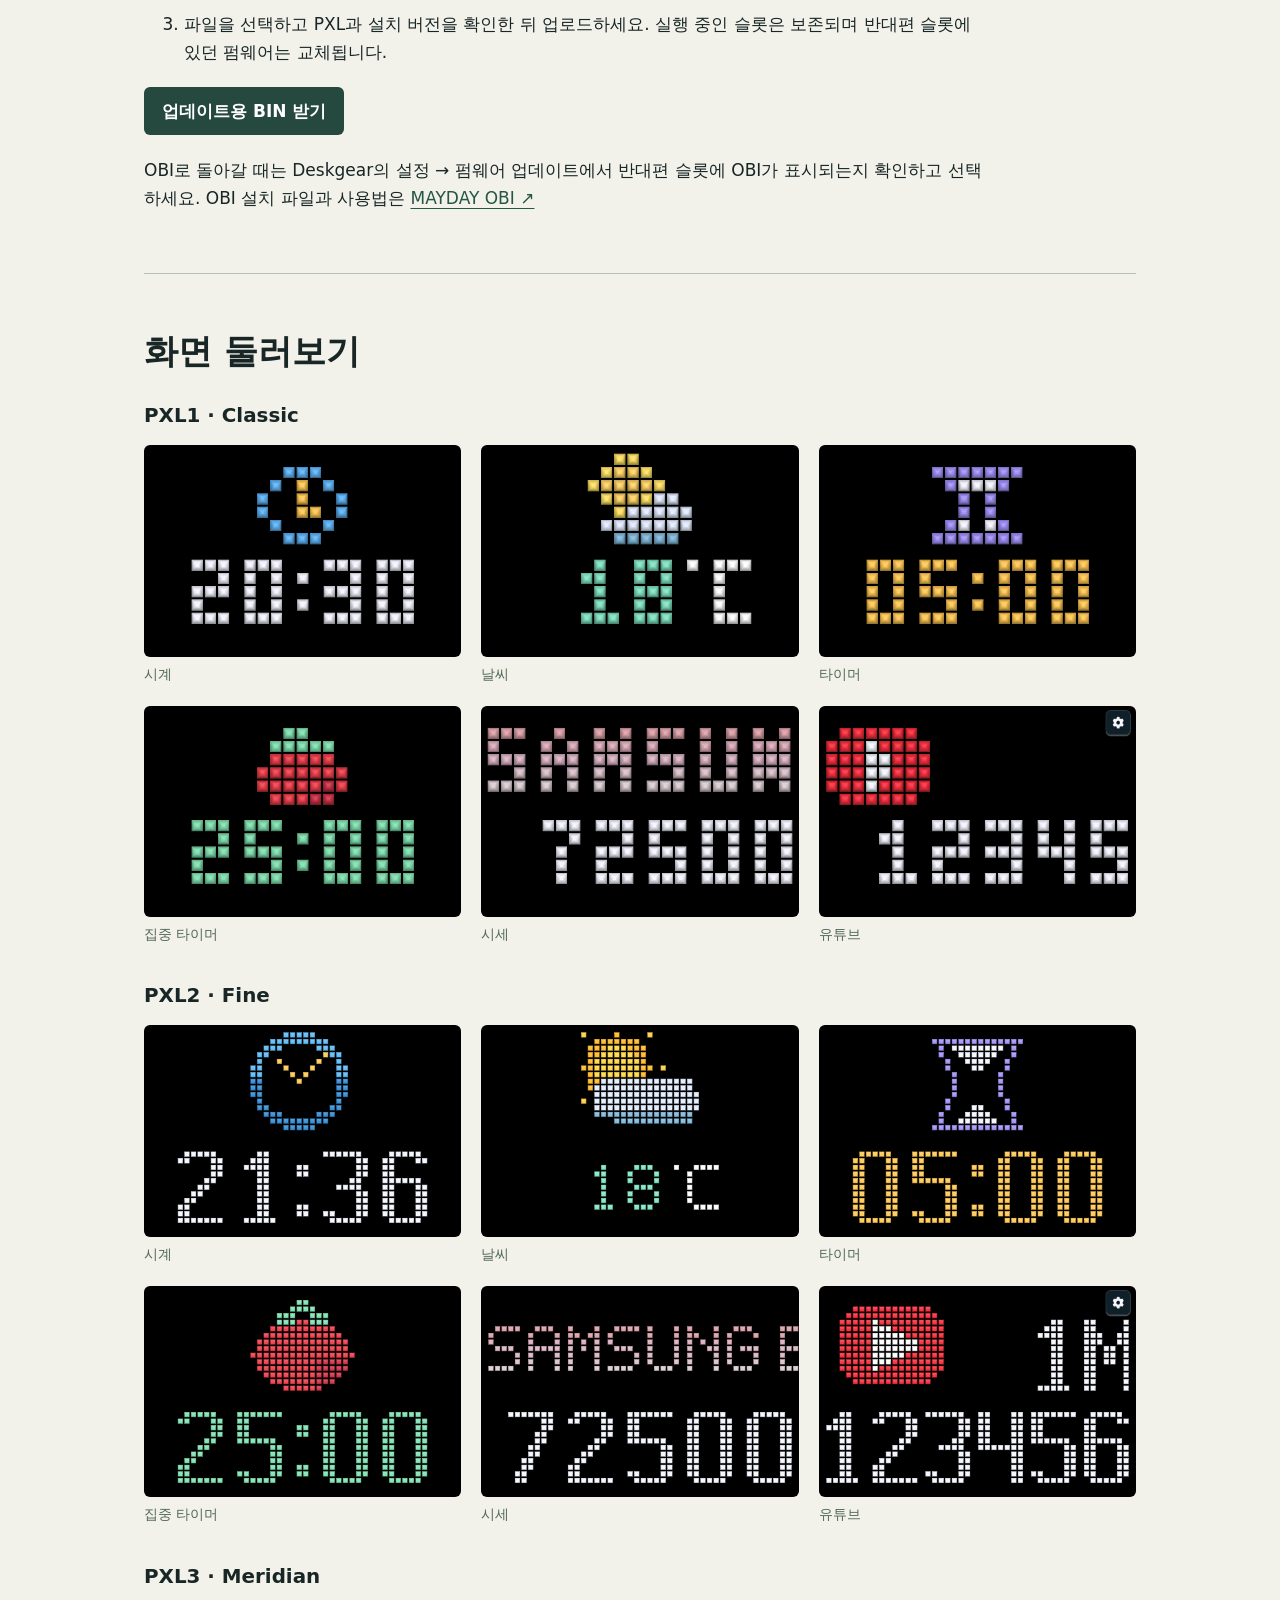
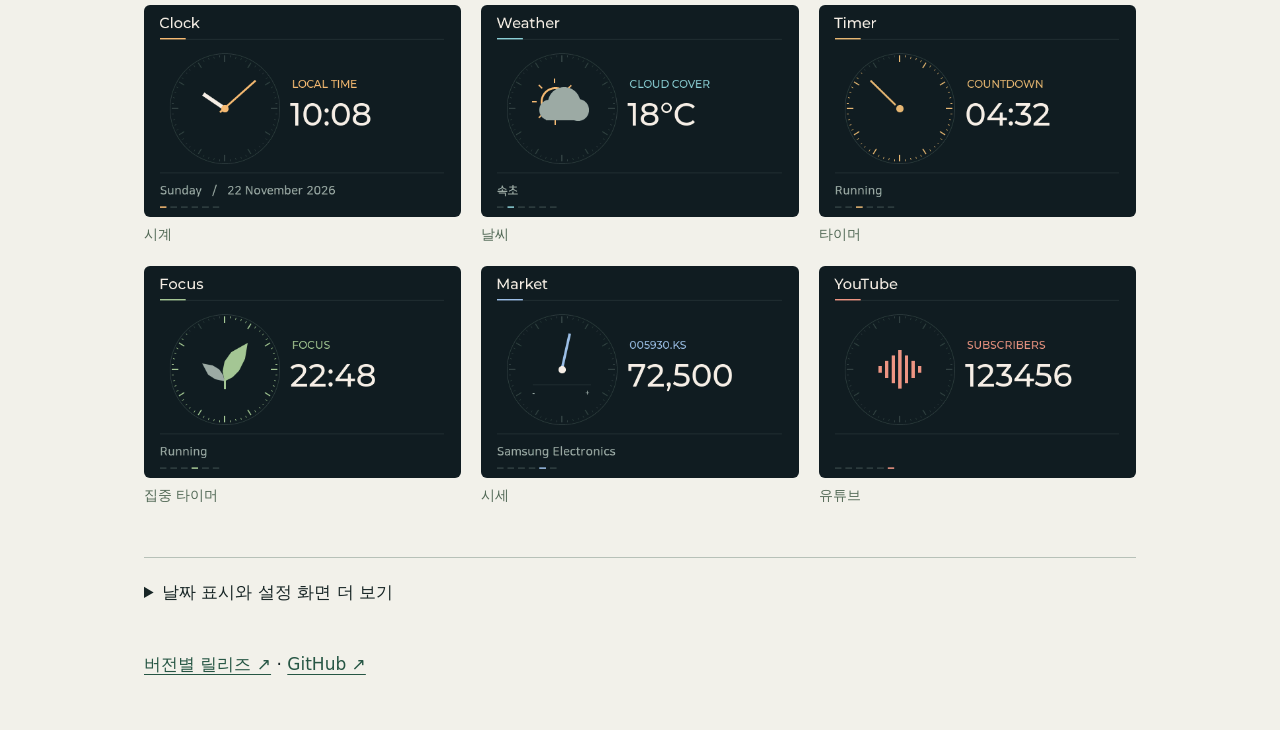
==== commit d9eb7781: "Highlight Deskgear beta status in both languages" ====
--- a/site/index.html
+++ b/site/index.html
@@ -1 +1 @@
-<!doctype html><html lang="ko"><meta charset="utf-8"><meta name="viewport" content="width=device-width,initial-scale=1"><title>Mayday Deskgear · 펌웨어</title><link rel="stylesheet" href="assets/site.css"><header><strong>Mayday Deskgear</strong><nav><a href="#screens">화면</a><a href="https://maydaycom.github.io/mayday-obi/">MAYDAY OBI ↗</a><a lang="en" href="en/">English</a></nav></header><main><section class="hero"><div><small>JC3248W535 · ESP32-S3</small><h1>Mayday<br>Deskgear</h1><p>책상 위에 두는 3.5인치 터치 시계. 좌우로 넘겨 날씨와 시세를 확인하고, 타이머와 집중 시간을 조절하세요. 마지막 화면에는 유튜브 구독자 수가 표시됩니다.</p><a class="btn" href="#update">펌웨어 설치 ↓</a></div><figure><img src="assets/meridian.png" width="480" height="320" alt="PXL3 Meridian 시계 화면"><figcaption>PXL3 · Meridian</figcaption></figure></section><section id="update" class="install"><div><h2>USB로 설치하기</h2><p>보드를 연결하고 설치 방법을 확인하세요.</p></div><article><small>ESP32-S3 · JC3248W535</small><h3>Mayday Deskgear <b>{{VERSION}}</b></h3><p>지원 기기는 실행 중인 슬롯을 유지하고 반대편 슬롯에 업데이트합니다. 확인되지 않는 기기는 최초 설치·복구를 선택하기 전에 안내를 확인하세요.</p><p>PC의 Chrome 또는 Edge에서 데이터 USB 케이블로 JC3248W535 보드를 연결하세요. 마끼다 배터리는 분리하세요.</p><p id="usb-status" role="status">설치 도구를 준비하고 있습니다.</p><label><input id="board-ok" type="checkbox"> 보드 모델과 배터리 분리를 확인했습니다.</label><div><esp-web-install-button><button class="btn" slot="activate" id="usb-go" disabled>USB로 펌웨어 설치</button></esp-web-install-button> <a href="#wifi">OBI · 구버전에서 전환 ↓</a></div><p><a download href="firmware/firmware.bin">업데이트 파일 ↓</a> · <a download href="firmware/firmware.factory.bin">최초 설치·복구 파일 ↓</a></p></article></section><section id="wifi"><small>WI-FI</small><h2>같은 보드에서 OBI와 전환하기</h2><p>OBI는 마끼다 배터리 진단용, Deskgear는 탁상 디스플레이용입니다. 같은 JC3248W535에서 두 펌웨어를 각각의 슬롯에 보관하고 재부팅으로 전환할 수 있습니다.</p><p><strong>OBI 사용자는 먼저 v1.10w 이상으로 업데이트해 주세요.</strong> 이후 기기의 Wi-Fi 업데이트 기능으로 Deskgear를 설치하면 OBI와 전환할 수 있습니다.</p><ol><li>아래에서 업데이트용 firmware.bin을 받으세요.</li><li>기기를 Wi-Fi에 연결하고 펌웨어 업데이트 메뉴를 여세요. 같은 Wi-Fi의 휴대폰이나 PC로 기기에 표시된 주소에 접속해 로그인하세요.</li><li>파일을 선택하고 PXL과 설치 버전을 확인한 뒤 업로드하세요. 실행 중인 슬롯은 보존되며 반대편 슬롯에 있던 펌웨어는 교체됩니다.</li></ol><a class="btn" download href="firmware/firmware.bin">업데이트용 BIN 받기</a><p>OBI로 돌아갈 때는 Deskgear의 설정 → 펌웨어 업데이트에서 반대편 슬롯에 OBI가 표시되는지 확인하고 선택하세요. OBI 설치 파일과 사용법은 <a href="https://maydaycom.github.io/mayday-obi/">MAYDAY OBI ↗</a></p></section><section id="screens"><h2>화면 둘러보기</h2><h3 id="pxl1">PXL1 · Classic</h3><div class="gallery"><figure><a href="assets/pxl1-clock.png"><img loading="lazy" width="480" height="320" src="assets/pxl1-clock.png" alt="PXL1 · Classic · 시계"></a><figcaption>시계</figcaption></figure><figure><a href="assets/pxl1-weather.png"><img loading="lazy" width="480" height="320" src="assets/pxl1-weather.png" alt="PXL1 · Classic · 날씨"></a><figcaption>날씨</figcaption></figure><figure><a href="assets/pxl1-timer.png"><img loading="lazy" width="480" height="320" src="assets/pxl1-timer.png" alt="PXL1 · Classic · 타이머"></a><figcaption>타이머</figcaption></figure><figure><a href="assets/pxl1-pomodoro.png"><img loading="lazy" width="480" height="320" src="assets/pxl1-pomodoro.png" alt="PXL1 · Classic · 집중 타이머"></a><figcaption>집중 타이머</figcaption></figure><figure><a href="assets/pxl1-market.png"><img loading="lazy" width="480" height="320" src="assets/pxl1-market.png" alt="PXL1 · Classic · 시세"></a><figcaption>시세</figcaption></figure><figure><a href="assets/pxl1-youtube.png"><img loading="lazy" width="480" height="320" src="assets/pxl1-youtube.png" alt="PXL1 · Classic · 유튜브"></a><figcaption>유튜브</figcaption></figure></div><h3 id="pxl2">PXL2 · Fine</h3><div class="gallery"><figure><a href="assets/pxl2-clock.png"><img loading="lazy" width="480" height="320" src="assets/pxl2-clock.png" alt="PXL2 · Fine · 시계"></a><figcaption>시계</figcaption></figure><figure><a href="assets/pxl2-weather.png"><img loading="lazy" width="480" height="320" src="assets/pxl2-weather.png" alt="PXL2 · Fine · 날씨"></a><figcaption>날씨</figcaption></figure><figure><a href="assets/pxl2-timer.png"><img loading="lazy" width="480" height="320" src="assets/pxl2-timer.png" alt="PXL2 · Fine · 타이머"></a><figcaption>타이머</figcaption></figure><figure><a href="assets/pxl2-pomodoro.png"><img loading="lazy" width="480" height="320" src="assets/pxl2-pomodoro.png" alt="PXL2 · Fine · 집중 타이머"></a><figcaption>집중 타이머</figcaption></figure><figure><a href="assets/pxl2-market.png"><img loading="lazy" width="480" height="320" src="assets/pxl2-market.png" alt="PXL2 · Fine · 시세"></a><figcaption>시세</figcaption></figure><figure><a href="assets/pxl2-youtube.png"><img loading="lazy" width="480" height="320" src="assets/pxl2-youtube.png" alt="PXL2 · Fine · 유튜브"></a><figcaption>유튜브</figcaption></figure></div><h3 id="pxl3">PXL3 · Meridian</h3><div class="gallery"><figure><a href="assets/pxl3-clock.png"><img loading="lazy" width="480" height="320" src="assets/pxl3-clock.png" alt="PXL3 · Meridian · 시계"></a><figcaption>시계</figcaption></figure><figure><a href="assets/pxl3-weather.png"><img loading="lazy" width="480" height="320" src="assets/pxl3-weather.png" alt="PXL3 · Meridian · 날씨"></a><figcaption>날씨</figcaption></figure><figure><a href="assets/pxl3-timer.png"><img loading="lazy" width="480" height="320" src="assets/pxl3-timer.png" alt="PXL3 · Meridian · 타이머"></a><figcaption>타이머</figcaption></figure><figure><a href="assets/pxl3-pomodoro.png"><img loading="lazy" width="480" height="320" src="assets/pxl3-pomodoro.png" alt="PXL3 · Meridian · 집중 타이머"></a><figcaption>집중 타이머</figcaption></figure><figure><a href="assets/pxl3-market.png"><img loading="lazy" width="480" height="320" src="assets/pxl3-market.png" alt="PXL3 · Meridian · 시세"></a><figcaption>시세</figcaption></figure><figure><a href="assets/pxl3-youtube.png"><img loading="lazy" width="480" height="320" src="assets/pxl3-youtube.png" alt="PXL3 · Meridian · 유튜브"></a><figcaption>유튜브</figcaption></figure></div></section><details class="more"><summary>날짜 표시와 설정 화면 더 보기</summary><div class="gallery"><figure><a href="assets/pxl1-calendar.png"><img loading="lazy" width="480" height="320" src="assets/pxl1-calendar.png" alt="PXL1 날짜 표시"></a><figcaption>PXL1 날짜 표시</figcaption></figure><figure><a href="assets/pxl2-calendar.png"><img loading="lazy" width="480" height="320" src="assets/pxl2-calendar.png" alt="PXL2 날짜 표시"></a><figcaption>PXL2 날짜 표시</figcaption></figure><figure><a href="assets/settings-menu.png"><img loading="lazy" width="480" height="320" src="assets/settings-menu.png" alt="전체 설정"></a><figcaption>전체 설정</figcaption></figure><figure><a href="assets/settings-styles.png"><img loading="lazy" width="480" height="320" src="assets/settings-styles.png" alt="화면 스타일"></a><figcaption>화면 스타일</figcaption></figure><figure><a href="assets/settings-timer1.png"><img loading="lazy" width="480" height="320" src="assets/settings-timer1.png" alt="PXL1 타이머 설정"></a><figcaption>PXL1 타이머 설정</figcaption></figure><figure><a href="assets/settings-timer2.png"><img loading="lazy" width="480" height="320" src="assets/settings-timer2.png" alt="PXL2 타이머 설정"></a><figcaption>PXL2 타이머 설정</figcaption></figure><figure><a href="assets/settings-timer3.png"><img loading="lazy" width="480" height="320" src="assets/settings-timer3.png" alt="PXL3 타이머 설정"></a><figcaption>PXL3 타이머 설정</figcaption></figure></div><p><a href="settings-demo.html">6가지 기능의 설정 화면 조작해 보기 (시뮬레이션) →</a></p></details><footer><a href="https://github.com/MayDayCom/mayday-deskgear/releases">버전별 릴리즈 ↗</a> · <a href="https://github.com/MayDayCom/mayday-deskgear">GitHub ↗</a></footer></main><script type="module" src="assets/deskgear-install.js"></script></html>+<!doctype html><html lang="ko"><meta charset="utf-8"><meta name="viewport" content="width=device-width,initial-scale=1"><title>Mayday Deskgear · 펌웨어</title><link rel="stylesheet" href="assets/site.css"><link rel="stylesheet" href="assets/beta.css"><header><strong>Mayday Deskgear</strong><nav><a href="#screens">화면</a><a href="https://maydaycom.github.io/mayday-obi/">MAYDAY OBI ↗</a><a lang="en" href="en/">English</a></nav></header><main><section class="hero"><div><small>JC3248W535 · ESP32-S3</small><div class="beta-banner"><strong>BETA</strong><span>베타 버전 · 개발 및 테스트 진행 중</span></div><h1>Mayday<br>Deskgear</h1><p>책상 위에 두는 3.5인치 터치 시계. 좌우로 넘겨 날씨와 시세를 확인하고, 타이머와 집중 시간을 조절하세요. 마지막 화면에는 유튜브 구독자 수가 표시됩니다.</p><a class="btn" href="#update">펌웨어 설치 ↓</a></div><figure><img src="assets/meridian.png" width="480" height="320" alt="PXL3 Meridian 시계 화면"><figcaption>PXL3 · Meridian</figcaption></figure></section><section id="update" class="install"><div><h2>USB로 설치하기</h2><p>보드를 연결하고 설치 방법을 확인하세요.</p></div><article><small>ESP32-S3 · JC3248W535</small><h3>Mayday Deskgear <b>{{VERSION}}</b> <span class="beta-badge">BETA</span></h3><p>지원 기기는 실행 중인 슬롯을 유지하고 반대편 슬롯에 업데이트합니다. 확인되지 않는 기기는 최초 설치·복구를 선택하기 전에 안내를 확인하세요.</p><p>PC의 Chrome 또는 Edge에서 데이터 USB 케이블로 JC3248W535 보드를 연결하세요. 마끼다 배터리는 분리하세요.</p><p id="usb-status" role="status">설치 도구를 준비하고 있습니다.</p><label><input id="board-ok" type="checkbox"> 보드 모델과 배터리 분리를 확인했습니다.</label><div><esp-web-install-button><button class="btn" slot="activate" id="usb-go" disabled>USB로 펌웨어 설치</button></esp-web-install-button> <a href="#wifi">OBI · 구버전에서 전환 ↓</a></div><p><a download href="firmware/firmware.bin">업데이트 파일 ↓</a> · <a download href="firmware/firmware.factory.bin">최초 설치·복구 파일 ↓</a></p></article></section><section id="wifi"><small>WI-FI</small><h2>같은 보드에서 OBI와 전환하기</h2><p>OBI는 마끼다 배터리 진단용, Deskgear는 탁상 디스플레이용입니다. 같은 JC3248W535에서 두 펌웨어를 각각의 슬롯에 보관하고 재부팅으로 전환할 수 있습니다.</p><p><strong>OBI 사용자는 먼저 v1.10w 이상으로 업데이트해 주세요.</strong> 이후 기기의 Wi-Fi 업데이트 기능으로 Deskgear를 설치하면 OBI와 전환할 수 있습니다.</p><ol><li>아래에서 업데이트용 firmware.bin을 받으세요.</li><li>기기를 Wi-Fi에 연결하고 펌웨어 업데이트 메뉴를 여세요. 같은 Wi-Fi의 휴대폰이나 PC로 기기에 표시된 주소에 접속해 로그인하세요.</li><li>파일을 선택하고 PXL과 설치 버전을 확인한 뒤 업로드하세요. 실행 중인 슬롯은 보존되며 반대편 슬롯에 있던 펌웨어는 교체됩니다.</li></ol><a class="btn" download href="firmware/firmware.bin">업데이트용 BIN 받기</a><p>OBI로 돌아갈 때는 Deskgear의 설정 → 펌웨어 업데이트에서 반대편 슬롯에 OBI가 표시되는지 확인하고 선택하세요. OBI 설치 파일과 사용법은 <a href="https://maydaycom.github.io/mayday-obi/">MAYDAY OBI ↗</a></p></section><section id="screens"><h2>화면 둘러보기</h2><h3 id="pxl1">PXL1 · Classic</h3><div class="gallery"><figure><a href="assets/pxl1-clock.png"><img loading="lazy" width="480" height="320" src="assets/pxl1-clock.png" alt="PXL1 · Classic · 시계"></a><figcaption>시계</figcaption></figure><figure><a href="assets/pxl1-weather.png"><img loading="lazy" width="480" height="320" src="assets/pxl1-weather.png" alt="PXL1 · Classic · 날씨"></a><figcaption>날씨</figcaption></figure><figure><a href="assets/pxl1-timer.png"><img loading="lazy" width="480" height="320" src="assets/pxl1-timer.png" alt="PXL1 · Classic · 타이머"></a><figcaption>타이머</figcaption></figure><figure><a href="assets/pxl1-pomodoro.png"><img loading="lazy" width="480" height="320" src="assets/pxl1-pomodoro.png" alt="PXL1 · Classic · 집중 타이머"></a><figcaption>집중 타이머</figcaption></figure><figure><a href="assets/pxl1-market.png"><img loading="lazy" width="480" height="320" src="assets/pxl1-market.png" alt="PXL1 · Classic · 시세"></a><figcaption>시세</figcaption></figure><figure><a href="assets/pxl1-youtube.png"><img loading="lazy" width="480" height="320" src="assets/pxl1-youtube.png" alt="PXL1 · Classic · 유튜브"></a><figcaption>유튜브</figcaption></figure></div><h3 id="pxl2">PXL2 · Fine</h3><div class="gallery"><figure><a href="assets/pxl2-clock.png"><img loading="lazy" width="480" height="320" src="assets/pxl2-clock.png" alt="PXL2 · Fine · 시계"></a><figcaption>시계</figcaption></figure><figure><a href="assets/pxl2-weather.png"><img loading="lazy" width="480" height="320" src="assets/pxl2-weather.png" alt="PXL2 · Fine · 날씨"></a><figcaption>날씨</figcaption></figure><figure><a href="assets/pxl2-timer.png"><img loading="lazy" width="480" height="320" src="assets/pxl2-timer.png" alt="PXL2 · Fine · 타이머"></a><figcaption>타이머</figcaption></figure><figure><a href="assets/pxl2-pomodoro.png"><img loading="lazy" width="480" height="320" src="assets/pxl2-pomodoro.png" alt="PXL2 · Fine · 집중 타이머"></a><figcaption>집중 타이머</figcaption></figure><figure><a href="assets/pxl2-market.png"><img loading="lazy" width="480" height="320" src="assets/pxl2-market.png" alt="PXL2 · Fine · 시세"></a><figcaption>시세</figcaption></figure><figure><a href="assets/pxl2-youtube.png"><img loading="lazy" width="480" height="320" src="assets/pxl2-youtube.png" alt="PXL2 · Fine · 유튜브"></a><figcaption>유튜브</figcaption></figure></div><h3 id="pxl3">PXL3 · Meridian</h3><div class="gallery"><figure><a href="assets/pxl3-clock.png"><img loading="lazy" width="480" height="320" src="assets/pxl3-clock.png" alt="PXL3 · Meridian · 시계"></a><figcaption>시계</figcaption></figure><figure><a href="assets/pxl3-weather.png"><img loading="lazy" width="480" height="320" src="assets/pxl3-weather.png" alt="PXL3 · Meridian · 날씨"></a><figcaption>날씨</figcaption></figure><figure><a href="assets/pxl3-timer.png"><img loading="lazy" width="480" height="320" src="assets/pxl3-timer.png" alt="PXL3 · Meridian · 타이머"></a><figcaption>타이머</figcaption></figure><figure><a href="assets/pxl3-pomodoro.png"><img loading="lazy" width="480" height="320" src="assets/pxl3-pomodoro.png" alt="PXL3 · Meridian · 집중 타이머"></a><figcaption>집중 타이머</figcaption></figure><figure><a href="assets/pxl3-market.png"><img loading="lazy" width="480" height="320" src="assets/pxl3-market.png" alt="PXL3 · Meridian · 시세"></a><figcaption>시세</figcaption></figure><figure><a href="assets/pxl3-youtube.png"><img loading="lazy" width="480" height="320" src="assets/pxl3-youtube.png" alt="PXL3 · Meridian · 유튜브"></a><figcaption>유튜브</figcaption></figure></div></section><details class="more"><summary>날짜 표시와 설정 화면 더 보기</summary><div class="gallery"><figure><a href="assets/pxl1-calendar.png"><img loading="lazy" width="480" height="320" src="assets/pxl1-calendar.png" alt="PXL1 날짜 표시"></a><figcaption>PXL1 날짜 표시</figcaption></figure><figure><a href="assets/pxl2-calendar.png"><img loading="lazy" width="480" height="320" src="assets/pxl2-calendar.png" alt="PXL2 날짜 표시"></a><figcaption>PXL2 날짜 표시</figcaption></figure><figure><a href="assets/settings-menu.png"><img loading="lazy" width="480" height="320" src="assets/settings-menu.png" alt="전체 설정"></a><figcaption>전체 설정</figcaption></figure><figure><a href="assets/settings-styles.png"><img loading="lazy" width="480" height="320" src="assets/settings-styles.png" alt="화면 스타일"></a><figcaption>화면 스타일</figcaption></figure><figure><a href="assets/settings-timer1.png"><img loading="lazy" width="480" height="320" src="assets/settings-timer1.png" alt="PXL1 타이머 설정"></a><figcaption>PXL1 타이머 설정</figcaption></figure><figure><a href="assets/settings-timer2.png"><img loading="lazy" width="480" height="320" src="assets/settings-timer2.png" alt="PXL2 타이머 설정"></a><figcaption>PXL2 타이머 설정</figcaption></figure><figure><a href="assets/settings-timer3.png"><img loading="lazy" width="480" height="320" src="assets/settings-timer3.png" alt="PXL3 타이머 설정"></a><figcaption>PXL3 타이머 설정</figcaption></figure></div><p><a href="settings-demo.html">6가지 기능의 설정 화면 조작해 보기 (시뮬레이션) →</a></p></details><footer><a href="https://github.com/MayDayCom/mayday-deskgear/releases">버전별 릴리즈 ↗</a> · <a href="https://github.com/MayDayCom/mayday-deskgear">GitHub ↗</a></footer></main><script type="module" src="assets/deskgear-install.js"></script></html>
--- a/site/assets/beta.css
+++ b/site/assets/beta.css
@@ -0,0 +1,25 @@
+.beta-banner {
+  display: inline-flex;
+  flex-wrap: wrap;
+  align-items: center;
+  gap: 10px;
+  margin-top: 14px;
+  padding: 8px 12px;
+  border: 1px solid #bb781c;
+  border-radius: 7px;
+  background: #fff0cc;
+  color: #754500;
+  font-size: 14px;
+  font-weight: 650;
+}
+.beta-banner strong, .beta-badge {
+  display: inline-block;
+  padding: 3px 9px;
+  border-radius: 4px;
+  background: #8c4c08;
+  color: #fff;
+  font-size: 14px;
+  font-weight: 800;
+  letter-spacing: .08em;
+  vertical-align: middle;
+}
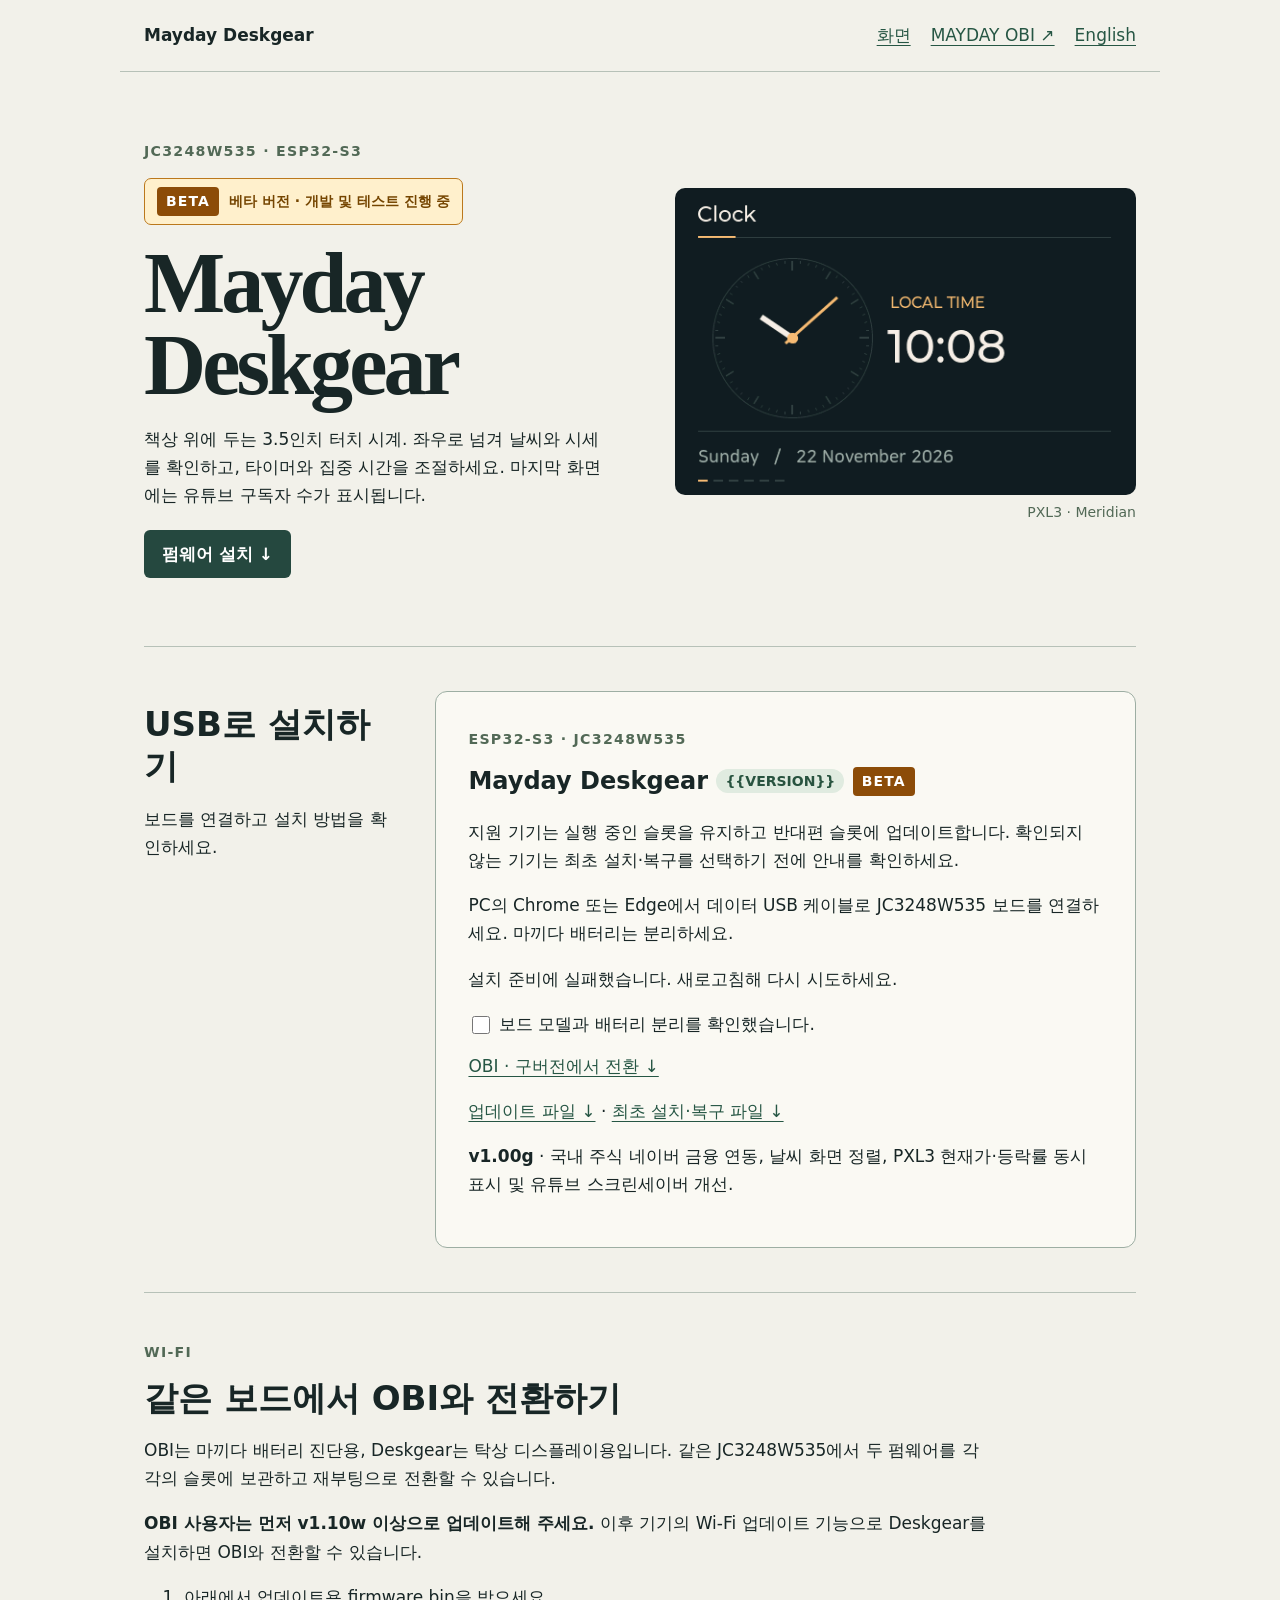
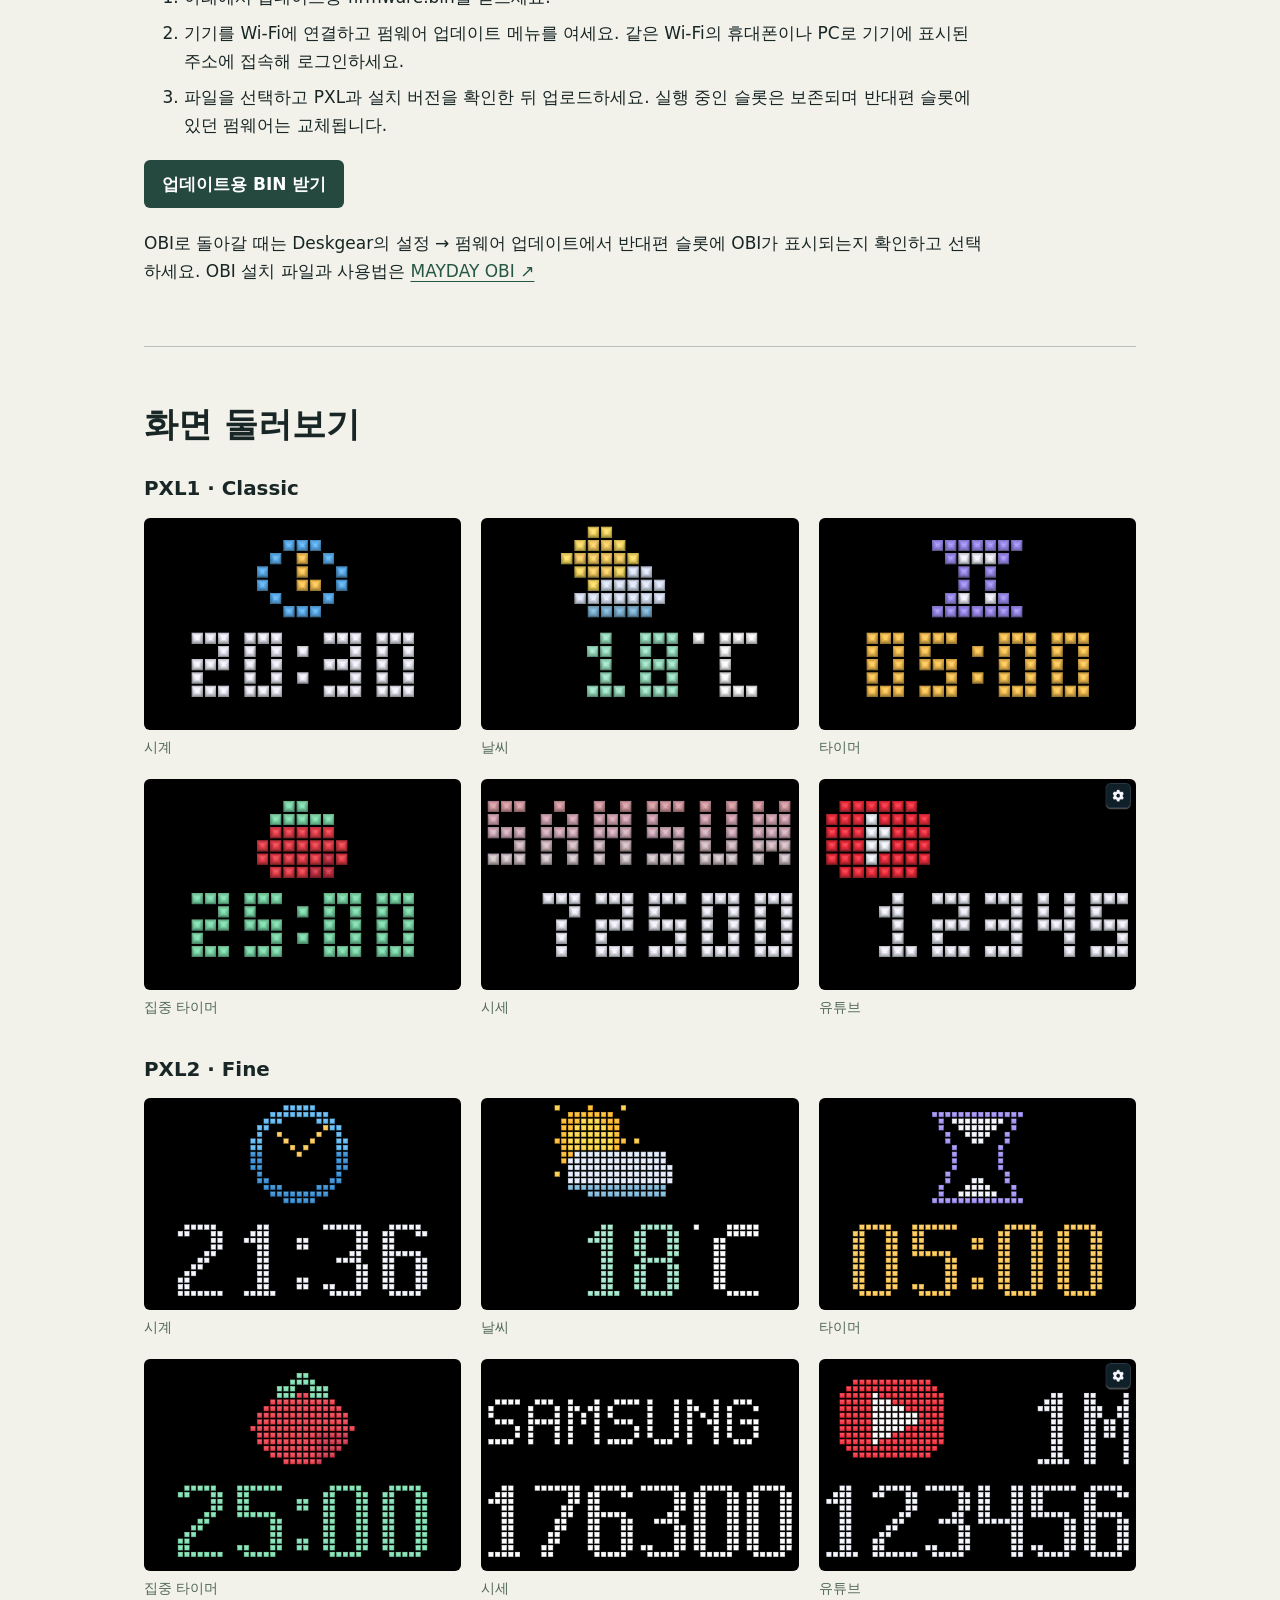
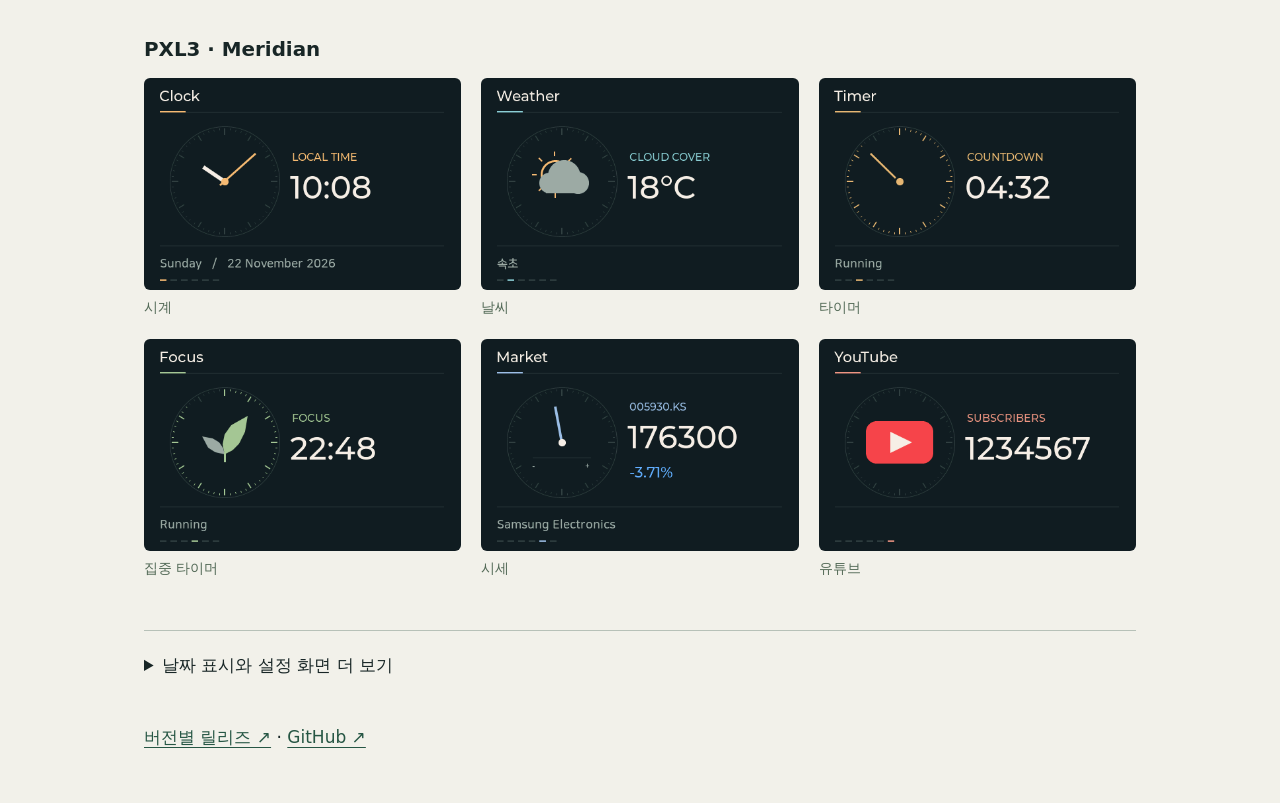
==== commit b637a6e0: "Release Deskgear v1.00g with Naver quotes and display refinements" ====
--- a/site/index.html
+++ b/site/index.html
@@ -1 +1 @@
-<!doctype html><html lang="ko"><meta charset="utf-8"><meta name="viewport" content="width=device-width,initial-scale=1"><title>Mayday Deskgear · 펌웨어</title><link rel="stylesheet" href="assets/site.css"><link rel="stylesheet" href="assets/beta.css"><header><strong>Mayday Deskgear</strong><nav><a href="#screens">화면</a><a href="https://maydaycom.github.io/mayday-obi/">MAYDAY OBI ↗</a><a lang="en" href="en/">English</a></nav></header><main><section class="hero"><div><small>JC3248W535 · ESP32-S3</small><div class="beta-banner"><strong>BETA</strong><span>베타 버전 · 개발 및 테스트 진행 중</span></div><h1>Mayday<br>Deskgear</h1><p>책상 위에 두는 3.5인치 터치 시계. 좌우로 넘겨 날씨와 시세를 확인하고, 타이머와 집중 시간을 조절하세요. 마지막 화면에는 유튜브 구독자 수가 표시됩니다.</p><a class="btn" href="#update">펌웨어 설치 ↓</a></div><figure><img src="assets/meridian.png" width="480" height="320" alt="PXL3 Meridian 시계 화면"><figcaption>PXL3 · Meridian</figcaption></figure></section><section id="update" class="install"><div><h2>USB로 설치하기</h2><p>보드를 연결하고 설치 방법을 확인하세요.</p></div><article><small>ESP32-S3 · JC3248W535</small><h3>Mayday Deskgear <b>{{VERSION}}</b> <span class="beta-badge">BETA</span></h3><p>지원 기기는 실행 중인 슬롯을 유지하고 반대편 슬롯에 업데이트합니다. 확인되지 않는 기기는 최초 설치·복구를 선택하기 전에 안내를 확인하세요.</p><p>PC의 Chrome 또는 Edge에서 데이터 USB 케이블로 JC3248W535 보드를 연결하세요. 마끼다 배터리는 분리하세요.</p><p id="usb-status" role="status">설치 도구를 준비하고 있습니다.</p><label><input id="board-ok" type="checkbox"> 보드 모델과 배터리 분리를 확인했습니다.</label><div><esp-web-install-button><button class="btn" slot="activate" id="usb-go" disabled>USB로 펌웨어 설치</button></esp-web-install-button> <a href="#wifi">OBI · 구버전에서 전환 ↓</a></div><p><a download href="firmware/firmware.bin">업데이트 파일 ↓</a> · <a download href="firmware/firmware.factory.bin">최초 설치·복구 파일 ↓</a></p></article></section><section id="wifi"><small>WI-FI</small><h2>같은 보드에서 OBI와 전환하기</h2><p>OBI는 마끼다 배터리 진단용, Deskgear는 탁상 디스플레이용입니다. 같은 JC3248W535에서 두 펌웨어를 각각의 슬롯에 보관하고 재부팅으로 전환할 수 있습니다.</p><p><strong>OBI 사용자는 먼저 v1.10w 이상으로 업데이트해 주세요.</strong> 이후 기기의 Wi-Fi 업데이트 기능으로 Deskgear를 설치하면 OBI와 전환할 수 있습니다.</p><ol><li>아래에서 업데이트용 firmware.bin을 받으세요.</li><li>기기를 Wi-Fi에 연결하고 펌웨어 업데이트 메뉴를 여세요. 같은 Wi-Fi의 휴대폰이나 PC로 기기에 표시된 주소에 접속해 로그인하세요.</li><li>파일을 선택하고 PXL과 설치 버전을 확인한 뒤 업로드하세요. 실행 중인 슬롯은 보존되며 반대편 슬롯에 있던 펌웨어는 교체됩니다.</li></ol><a class="btn" download href="firmware/firmware.bin">업데이트용 BIN 받기</a><p>OBI로 돌아갈 때는 Deskgear의 설정 → 펌웨어 업데이트에서 반대편 슬롯에 OBI가 표시되는지 확인하고 선택하세요. OBI 설치 파일과 사용법은 <a href="https://maydaycom.github.io/mayday-obi/">MAYDAY OBI ↗</a></p></section><section id="screens"><h2>화면 둘러보기</h2><h3 id="pxl1">PXL1 · Classic</h3><div class="gallery"><figure><a href="assets/pxl1-clock.png"><img loading="lazy" width="480" height="320" src="assets/pxl1-clock.png" alt="PXL1 · Classic · 시계"></a><figcaption>시계</figcaption></figure><figure><a href="assets/pxl1-weather.png"><img loading="lazy" width="480" height="320" src="assets/pxl1-weather.png" alt="PXL1 · Classic · 날씨"></a><figcaption>날씨</figcaption></figure><figure><a href="assets/pxl1-timer.png"><img loading="lazy" width="480" height="320" src="assets/pxl1-timer.png" alt="PXL1 · Classic · 타이머"></a><figcaption>타이머</figcaption></figure><figure><a href="assets/pxl1-pomodoro.png"><img loading="lazy" width="480" height="320" src="assets/pxl1-pomodoro.png" alt="PXL1 · Classic · 집중 타이머"></a><figcaption>집중 타이머</figcaption></figure><figure><a href="assets/pxl1-market.png"><img loading="lazy" width="480" height="320" src="assets/pxl1-market.png" alt="PXL1 · Classic · 시세"></a><figcaption>시세</figcaption></figure><figure><a href="assets/pxl1-youtube.png"><img loading="lazy" width="480" height="320" src="assets/pxl1-youtube.png" alt="PXL1 · Classic · 유튜브"></a><figcaption>유튜브</figcaption></figure></div><h3 id="pxl2">PXL2 · Fine</h3><div class="gallery"><figure><a href="assets/pxl2-clock.png"><img loading="lazy" width="480" height="320" src="assets/pxl2-clock.png" alt="PXL2 · Fine · 시계"></a><figcaption>시계</figcaption></figure><figure><a href="assets/pxl2-weather.png"><img loading="lazy" width="480" height="320" src="assets/pxl2-weather.png" alt="PXL2 · Fine · 날씨"></a><figcaption>날씨</figcaption></figure><figure><a href="assets/pxl2-timer.png"><img loading="lazy" width="480" height="320" src="assets/pxl2-timer.png" alt="PXL2 · Fine · 타이머"></a><figcaption>타이머</figcaption></figure><figure><a href="assets/pxl2-pomodoro.png"><img loading="lazy" width="480" height="320" src="assets/pxl2-pomodoro.png" alt="PXL2 · Fine · 집중 타이머"></a><figcaption>집중 타이머</figcaption></figure><figure><a href="assets/pxl2-market.png"><img loading="lazy" width="480" height="320" src="assets/pxl2-market.png" alt="PXL2 · Fine · 시세"></a><figcaption>시세</figcaption></figure><figure><a href="assets/pxl2-youtube.png"><img loading="lazy" width="480" height="320" src="assets/pxl2-youtube.png" alt="PXL2 · Fine · 유튜브"></a><figcaption>유튜브</figcaption></figure></div><h3 id="pxl3">PXL3 · Meridian</h3><div class="gallery"><figure><a href="assets/pxl3-clock.png"><img loading="lazy" width="480" height="320" src="assets/pxl3-clock.png" alt="PXL3 · Meridian · 시계"></a><figcaption>시계</figcaption></figure><figure><a href="assets/pxl3-weather.png"><img loading="lazy" width="480" height="320" src="assets/pxl3-weather.png" alt="PXL3 · Meridian · 날씨"></a><figcaption>날씨</figcaption></figure><figure><a href="assets/pxl3-timer.png"><img loading="lazy" width="480" height="320" src="assets/pxl3-timer.png" alt="PXL3 · Meridian · 타이머"></a><figcaption>타이머</figcaption></figure><figure><a href="assets/pxl3-pomodoro.png"><img loading="lazy" width="480" height="320" src="assets/pxl3-pomodoro.png" alt="PXL3 · Meridian · 집중 타이머"></a><figcaption>집중 타이머</figcaption></figure><figure><a href="assets/pxl3-market.png"><img loading="lazy" width="480" height="320" src="assets/pxl3-market.png" alt="PXL3 · Meridian · 시세"></a><figcaption>시세</figcaption></figure><figure><a href="assets/pxl3-youtube.png"><img loading="lazy" width="480" height="320" src="assets/pxl3-youtube.png" alt="PXL3 · Meridian · 유튜브"></a><figcaption>유튜브</figcaption></figure></div></section><details class="more"><summary>날짜 표시와 설정 화면 더 보기</summary><div class="gallery"><figure><a href="assets/pxl1-calendar.png"><img loading="lazy" width="480" height="320" src="assets/pxl1-calendar.png" alt="PXL1 날짜 표시"></a><figcaption>PXL1 날짜 표시</figcaption></figure><figure><a href="assets/pxl2-calendar.png"><img loading="lazy" width="480" height="320" src="assets/pxl2-calendar.png" alt="PXL2 날짜 표시"></a><figcaption>PXL2 날짜 표시</figcaption></figure><figure><a href="assets/settings-menu.png"><img loading="lazy" width="480" height="320" src="assets/settings-menu.png" alt="전체 설정"></a><figcaption>전체 설정</figcaption></figure><figure><a href="assets/settings-styles.png"><img loading="lazy" width="480" height="320" src="assets/settings-styles.png" alt="화면 스타일"></a><figcaption>화면 스타일</figcaption></figure><figure><a href="assets/settings-timer1.png"><img loading="lazy" width="480" height="320" src="assets/settings-timer1.png" alt="PXL1 타이머 설정"></a><figcaption>PXL1 타이머 설정</figcaption></figure><figure><a href="assets/settings-timer2.png"><img loading="lazy" width="480" height="320" src="assets/settings-timer2.png" alt="PXL2 타이머 설정"></a><figcaption>PXL2 타이머 설정</figcaption></figure><figure><a href="assets/settings-timer3.png"><img loading="lazy" width="480" height="320" src="assets/settings-timer3.png" alt="PXL3 타이머 설정"></a><figcaption>PXL3 타이머 설정</figcaption></figure></div><p><a href="settings-demo.html">6가지 기능의 설정 화면 조작해 보기 (시뮬레이션) →</a></p></details><footer><a href="https://github.com/MayDayCom/mayday-deskgear/releases">버전별 릴리즈 ↗</a> · <a href="https://github.com/MayDayCom/mayday-deskgear">GitHub ↗</a></footer></main><script type="module" src="assets/deskgear-install.js"></script></html>+<!doctype html><html lang="ko"><meta charset="utf-8"><meta name="viewport" content="width=device-width,initial-scale=1"><title>Mayday Deskgear · 펌웨어</title><link rel="stylesheet" href="assets/site.css"><link rel="stylesheet" href="assets/beta.css"><header><strong>Mayday Deskgear</strong><nav><a href="#screens">화면</a><a href="https://maydaycom.github.io/mayday-obi/">MAYDAY OBI ↗</a><a lang="en" href="en/">English</a></nav></header><main><section class="hero"><div><small>JC3248W535 · ESP32-S3</small><div class="beta-banner"><strong>BETA</strong><span>베타 버전 · 개발 및 테스트 진행 중</span></div><h1>Mayday<br>Deskgear</h1><p>책상 위에 두는 3.5인치 터치 시계. 좌우로 넘겨 날씨와 시세를 확인하고, 타이머와 집중 시간을 조절하세요. 마지막 화면에는 유튜브 구독자 수가 표시됩니다.</p><a class="btn" href="#update">펌웨어 설치 ↓</a></div><figure><img src="assets/meridian.png" width="480" height="320" alt="PXL3 Meridian 시계 화면"><figcaption>PXL3 · Meridian</figcaption></figure></section><section id="update" class="install"><div><h2>USB로 설치하기</h2><p>보드를 연결하고 설치 방법을 확인하세요.</p></div><article><small>ESP32-S3 · JC3248W535</small><h3>Mayday Deskgear <b>{{VERSION}}</b> <span class="beta-badge">BETA</span></h3><p>지원 기기는 실행 중인 슬롯을 유지하고 반대편 슬롯에 업데이트합니다. 확인되지 않는 기기는 최초 설치·복구를 선택하기 전에 안내를 확인하세요.</p><p>PC의 Chrome 또는 Edge에서 데이터 USB 케이블로 JC3248W535 보드를 연결하세요. 마끼다 배터리는 분리하세요.</p><p id="usb-status" role="status">설치 도구를 준비하고 있습니다.</p><label><input id="board-ok" type="checkbox"> 보드 모델과 배터리 분리를 확인했습니다.</label><div><esp-web-install-button><button class="btn" slot="activate" id="usb-go" disabled>USB로 펌웨어 설치</button></esp-web-install-button> <a href="#wifi">OBI · 구버전에서 전환 ↓</a></div><p><a download href="firmware/firmware.bin">업데이트 파일 ↓</a> · <a download href="firmware/firmware.factory.bin">최초 설치·복구 파일 ↓</a></p><p><strong>v1.00g</strong> · 국내 주식 네이버 금융 연동, 날씨 화면 정렬, PXL3 현재가·등락률 동시 표시 및 유튜브 스크린세이버 개선.</p></article></section><section id="wifi"><small>WI-FI</small><h2>같은 보드에서 OBI와 전환하기</h2><p>OBI는 마끼다 배터리 진단용, Deskgear는 탁상 디스플레이용입니다. 같은 JC3248W535에서 두 펌웨어를 각각의 슬롯에 보관하고 재부팅으로 전환할 수 있습니다.</p><p><strong>OBI 사용자는 먼저 v1.10w 이상으로 업데이트해 주세요.</strong> 이후 기기의 Wi-Fi 업데이트 기능으로 Deskgear를 설치하면 OBI와 전환할 수 있습니다.</p><ol><li>아래에서 업데이트용 firmware.bin을 받으세요.</li><li>기기를 Wi-Fi에 연결하고 펌웨어 업데이트 메뉴를 여세요. 같은 Wi-Fi의 휴대폰이나 PC로 기기에 표시된 주소에 접속해 로그인하세요.</li><li>파일을 선택하고 PXL과 설치 버전을 확인한 뒤 업로드하세요. 실행 중인 슬롯은 보존되며 반대편 슬롯에 있던 펌웨어는 교체됩니다.</li></ol><a class="btn" download href="firmware/firmware.bin">업데이트용 BIN 받기</a><p>OBI로 돌아갈 때는 Deskgear의 설정 → 펌웨어 업데이트에서 반대편 슬롯에 OBI가 표시되는지 확인하고 선택하세요. OBI 설치 파일과 사용법은 <a href="https://maydaycom.github.io/mayday-obi/">MAYDAY OBI ↗</a></p></section><section id="screens"><h2>화면 둘러보기</h2><h3 id="pxl1">PXL1 · Classic</h3><div class="gallery"><figure><a href="assets/pxl1-clock.png"><img loading="lazy" width="480" height="320" src="assets/pxl1-clock.png" alt="PXL1 · Classic · 시계"></a><figcaption>시계</figcaption></figure><figure><a href="assets/pxl1-weather.png"><img loading="lazy" width="480" height="320" src="assets/pxl1-weather.png" alt="PXL1 · Classic · 날씨"></a><figcaption>날씨</figcaption></figure><figure><a href="assets/pxl1-timer.png"><img loading="lazy" width="480" height="320" src="assets/pxl1-timer.png" alt="PXL1 · Classic · 타이머"></a><figcaption>타이머</figcaption></figure><figure><a href="assets/pxl1-pomodoro.png"><img loading="lazy" width="480" height="320" src="assets/pxl1-pomodoro.png" alt="PXL1 · Classic · 집중 타이머"></a><figcaption>집중 타이머</figcaption></figure><figure><a href="assets/pxl1-market.png"><img loading="lazy" width="480" height="320" src="assets/pxl1-market.png" alt="PXL1 · Classic · 시세"></a><figcaption>시세</figcaption></figure><figure><a href="assets/pxl1-youtube.png"><img loading="lazy" width="480" height="320" src="assets/pxl1-youtube.png" alt="PXL1 · Classic · 유튜브"></a><figcaption>유튜브</figcaption></figure></div><h3 id="pxl2">PXL2 · Fine</h3><div class="gallery"><figure><a href="assets/pxl2-clock.png"><img loading="lazy" width="480" height="320" src="assets/pxl2-clock.png" alt="PXL2 · Fine · 시계"></a><figcaption>시계</figcaption></figure><figure><a href="assets/pxl2-weather.png"><img loading="lazy" width="480" height="320" src="assets/pxl2-weather.png" alt="PXL2 · Fine · 날씨"></a><figcaption>날씨</figcaption></figure><figure><a href="assets/pxl2-timer.png"><img loading="lazy" width="480" height="320" src="assets/pxl2-timer.png" alt="PXL2 · Fine · 타이머"></a><figcaption>타이머</figcaption></figure><figure><a href="assets/pxl2-pomodoro.png"><img loading="lazy" width="480" height="320" src="assets/pxl2-pomodoro.png" alt="PXL2 · Fine · 집중 타이머"></a><figcaption>집중 타이머</figcaption></figure><figure><a href="assets/pxl2-market.png"><img loading="lazy" width="480" height="320" src="assets/pxl2-market.png" alt="PXL2 · Fine · 시세"></a><figcaption>시세</figcaption></figure><figure><a href="assets/pxl2-youtube.png"><img loading="lazy" width="480" height="320" src="assets/pxl2-youtube.png" alt="PXL2 · Fine · 유튜브"></a><figcaption>유튜브</figcaption></figure></div><h3 id="pxl3">PXL3 · Meridian</h3><div class="gallery"><figure><a href="assets/pxl3-clock.png"><img loading="lazy" width="480" height="320" src="assets/pxl3-clock.png" alt="PXL3 · Meridian · 시계"></a><figcaption>시계</figcaption></figure><figure><a href="assets/pxl3-weather.png"><img loading="lazy" width="480" height="320" src="assets/pxl3-weather.png" alt="PXL3 · Meridian · 날씨"></a><figcaption>날씨</figcaption></figure><figure><a href="assets/pxl3-timer.png"><img loading="lazy" width="480" height="320" src="assets/pxl3-timer.png" alt="PXL3 · Meridian · 타이머"></a><figcaption>타이머</figcaption></figure><figure><a href="assets/pxl3-pomodoro.png"><img loading="lazy" width="480" height="320" src="assets/pxl3-pomodoro.png" alt="PXL3 · Meridian · 집중 타이머"></a><figcaption>집중 타이머</figcaption></figure><figure><a href="assets/pxl3-market.png"><img loading="lazy" width="480" height="320" src="assets/pxl3-market.png" alt="PXL3 · Meridian · 시세"></a><figcaption>시세</figcaption></figure><figure><a href="assets/pxl3-youtube.png"><img loading="lazy" width="480" height="320" src="assets/pxl3-youtube.png" alt="PXL3 · Meridian · 유튜브"></a><figcaption>유튜브</figcaption></figure></div></section><details class="more"><summary>날짜 표시와 설정 화면 더 보기</summary><div class="gallery"><figure><a href="assets/pxl1-calendar.png"><img loading="lazy" width="480" height="320" src="assets/pxl1-calendar.png" alt="PXL1 날짜 표시"></a><figcaption>PXL1 날짜 표시</figcaption></figure><figure><a href="assets/pxl2-calendar.png"><img loading="lazy" width="480" height="320" src="assets/pxl2-calendar.png" alt="PXL2 날짜 표시"></a><figcaption>PXL2 날짜 표시</figcaption></figure><figure><a href="assets/settings-menu.png"><img loading="lazy" width="480" height="320" src="assets/settings-menu.png" alt="전체 설정"></a><figcaption>전체 설정</figcaption></figure><figure><a href="assets/settings-styles.png"><img loading="lazy" width="480" height="320" src="assets/settings-styles.png" alt="화면 스타일"></a><figcaption>화면 스타일</figcaption></figure><figure><a href="assets/settings-timer1.png"><img loading="lazy" width="480" height="320" src="assets/settings-timer1.png" alt="PXL1 타이머 설정"></a><figcaption>PXL1 타이머 설정</figcaption></figure><figure><a href="assets/settings-timer2.png"><img loading="lazy" width="480" height="320" src="assets/settings-timer2.png" alt="PXL2 타이머 설정"></a><figcaption>PXL2 타이머 설정</figcaption></figure><figure><a href="assets/settings-timer3.png"><img loading="lazy" width="480" height="320" src="assets/settings-timer3.png" alt="PXL3 타이머 설정"></a><figcaption>PXL3 타이머 설정</figcaption></figure><figure><a href="assets/settings-market3.png"><img loading="lazy" width="480" height="320" src="assets/settings-market3.png" alt="PXL3 시세 설정"></a><figcaption>PXL3 시세 설정</figcaption></figure><figure><a href="assets/pxl3-screensaver.png"><img loading="lazy" width="480" height="320" src="assets/pxl3-screensaver.png" alt="PXL3 유튜브 스크린세이버"></a><figcaption>PXL3 스크린세이버</figcaption></figure></div><p><a href="settings-demo.html">6가지 기능의 설정 화면 조작해 보기 (시뮬레이션) →</a></p></details><footer><a href="https://github.com/MayDayCom/mayday-deskgear/releases">버전별 릴리즈 ↗</a> · <a href="https://github.com/MayDayCom/mayday-deskgear">GitHub ↗</a></footer></main><script type="module" src="assets/deskgear-install.js"></script></html>
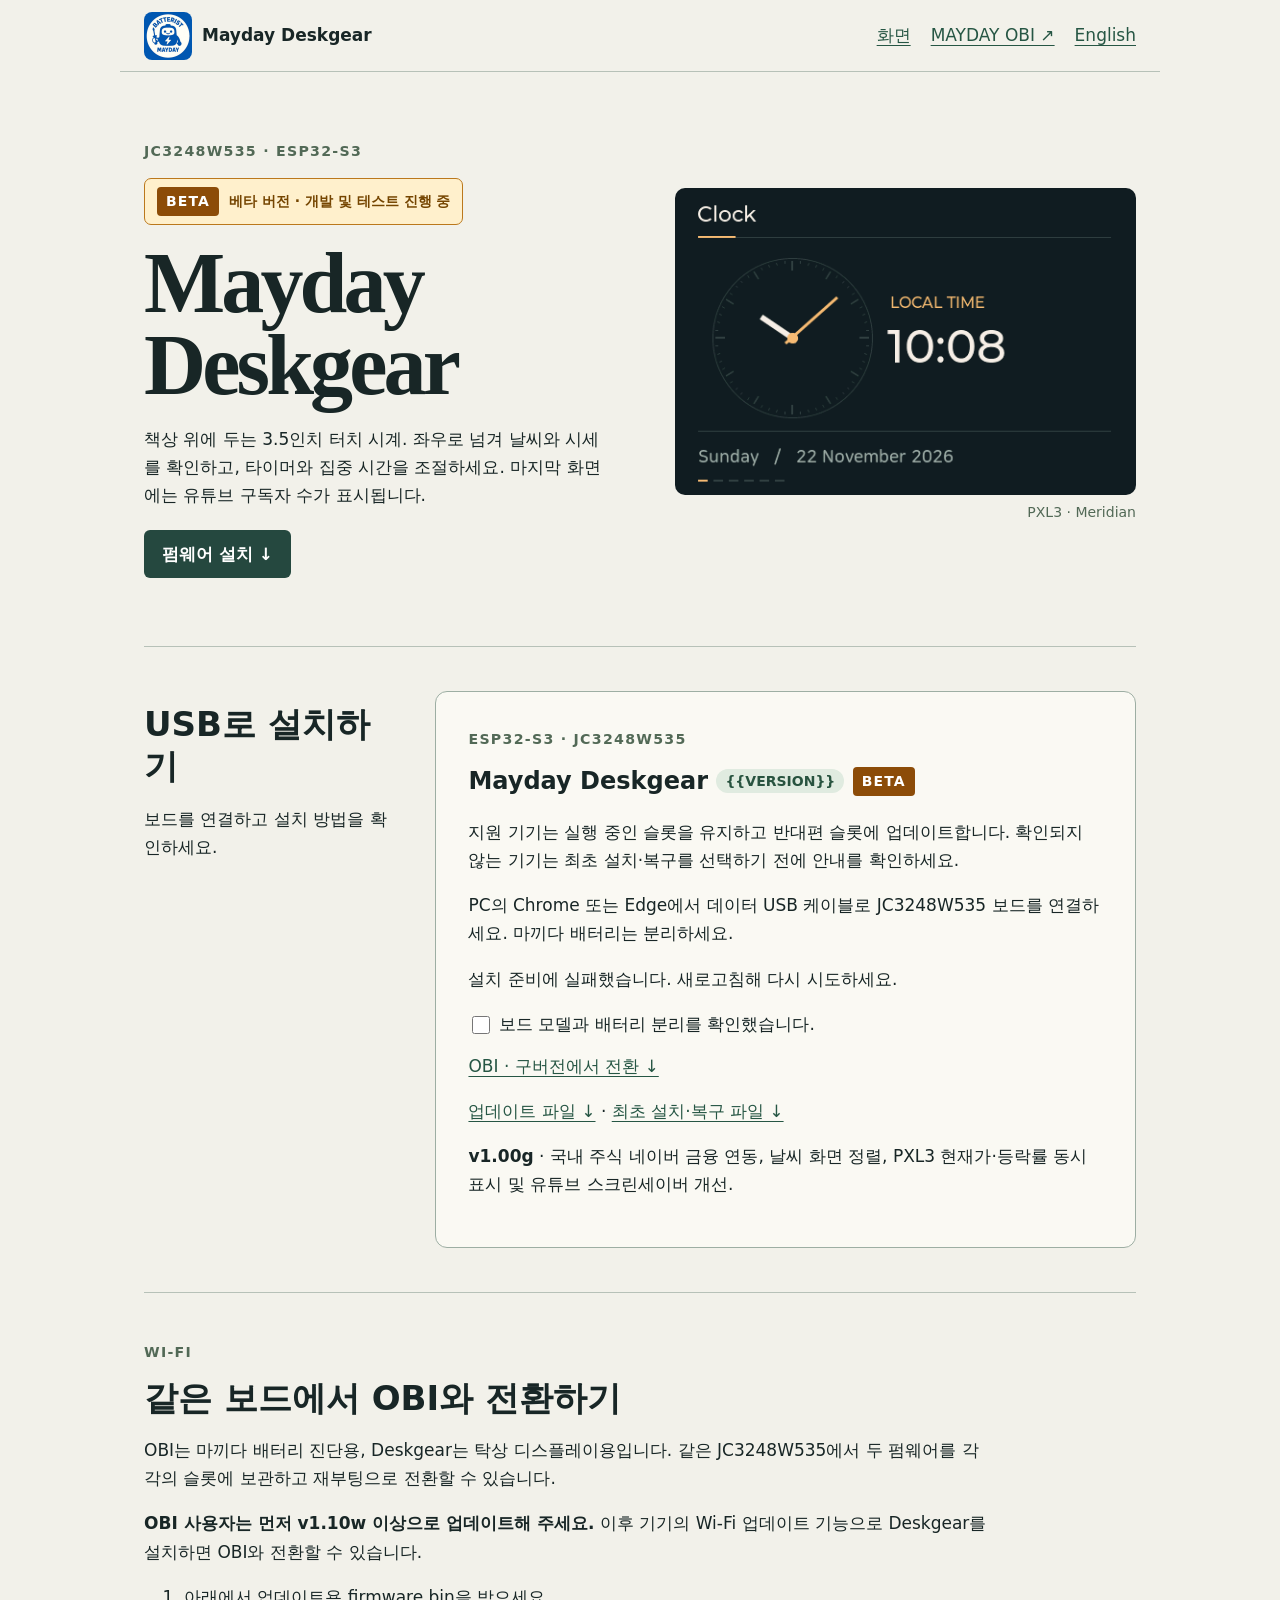
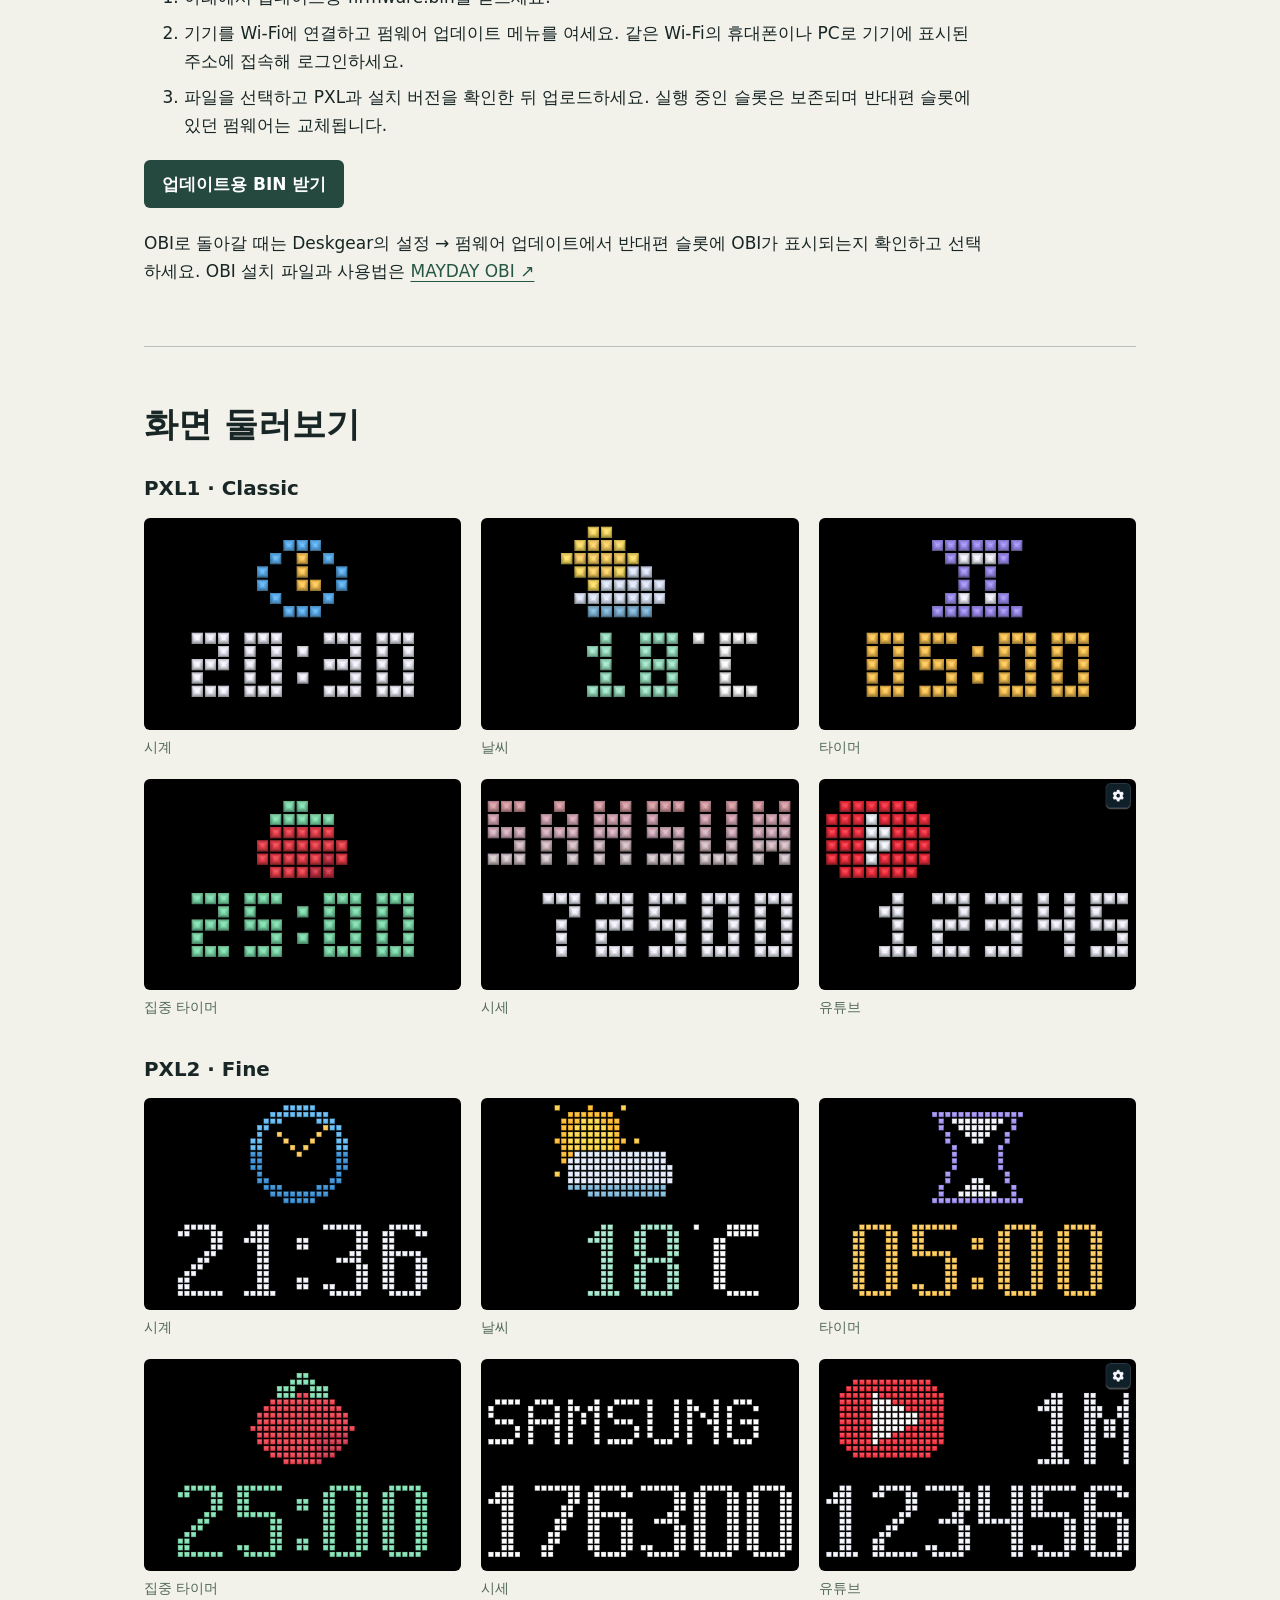
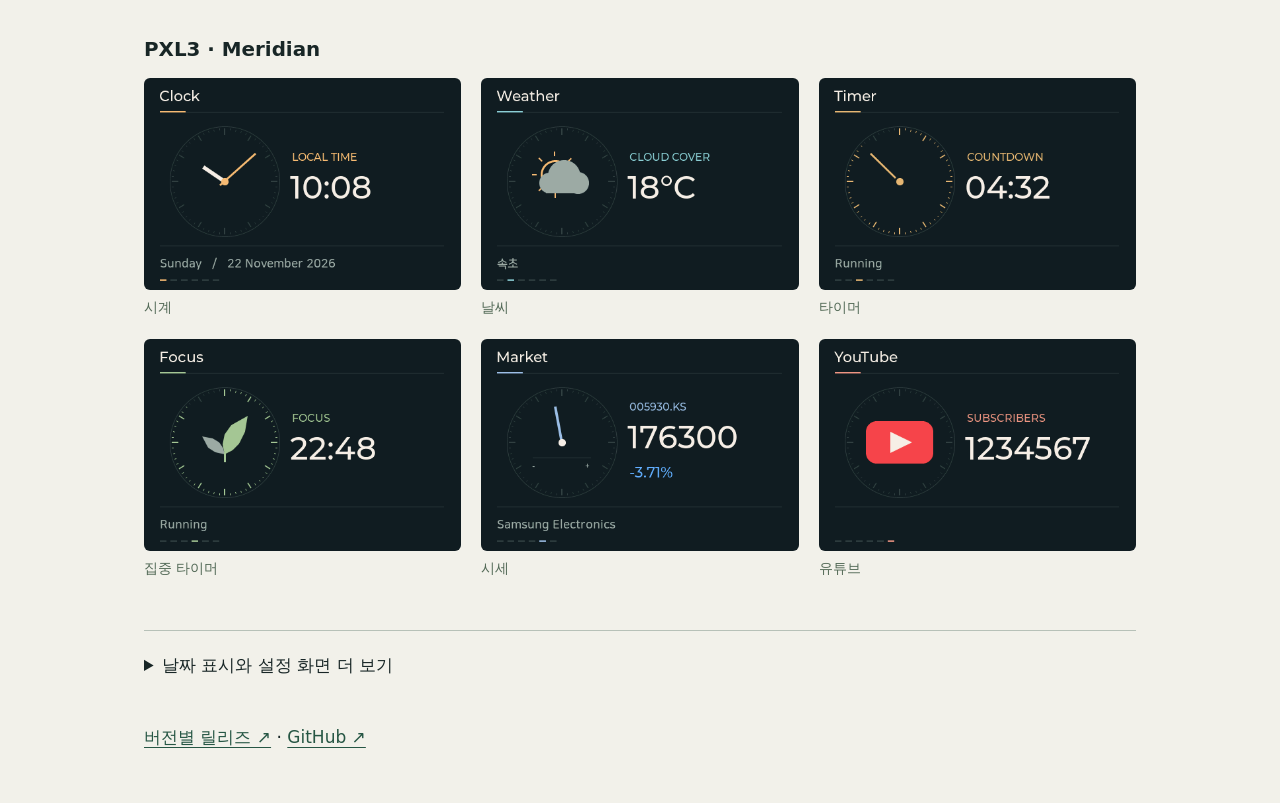
==== commit 384a3b6f: "Add Mayday brand logo to Deskgear" ====
--- a/site/index.html
+++ b/site/index.html
@@ -1 +1 @@
-<!doctype html><html lang="ko"><meta charset="utf-8"><meta name="viewport" content="width=device-width,initial-scale=1"><title>Mayday Deskgear · 펌웨어</title><link rel="stylesheet" href="assets/site.css"><link rel="stylesheet" href="assets/beta.css"><header><strong>Mayday Deskgear</strong><nav><a href="#screens">화면</a><a href="https://maydaycom.github.io/mayday-obi/">MAYDAY OBI ↗</a><a lang="en" href="en/">English</a></nav></header><main><section class="hero"><div><small>JC3248W535 · ESP32-S3</small><div class="beta-banner"><strong>BETA</strong><span>베타 버전 · 개발 및 테스트 진행 중</span></div><h1>Mayday<br>Deskgear</h1><p>책상 위에 두는 3.5인치 터치 시계. 좌우로 넘겨 날씨와 시세를 확인하고, 타이머와 집중 시간을 조절하세요. 마지막 화면에는 유튜브 구독자 수가 표시됩니다.</p><a class="btn" href="#update">펌웨어 설치 ↓</a></div><figure><img src="assets/meridian.png" width="480" height="320" alt="PXL3 Meridian 시계 화면"><figcaption>PXL3 · Meridian</figcaption></figure></section><section id="update" class="install"><div><h2>USB로 설치하기</h2><p>보드를 연결하고 설치 방법을 확인하세요.</p></div><article><small>ESP32-S3 · JC3248W535</small><h3>Mayday Deskgear <b>{{VERSION}}</b> <span class="beta-badge">BETA</span></h3><p>지원 기기는 실행 중인 슬롯을 유지하고 반대편 슬롯에 업데이트합니다. 확인되지 않는 기기는 최초 설치·복구를 선택하기 전에 안내를 확인하세요.</p><p>PC의 Chrome 또는 Edge에서 데이터 USB 케이블로 JC3248W535 보드를 연결하세요. 마끼다 배터리는 분리하세요.</p><p id="usb-status" role="status">설치 도구를 준비하고 있습니다.</p><label><input id="board-ok" type="checkbox"> 보드 모델과 배터리 분리를 확인했습니다.</label><div><esp-web-install-button><button class="btn" slot="activate" id="usb-go" disabled>USB로 펌웨어 설치</button></esp-web-install-button> <a href="#wifi">OBI · 구버전에서 전환 ↓</a></div><p><a download href="firmware/firmware.bin">업데이트 파일 ↓</a> · <a download href="firmware/firmware.factory.bin">최초 설치·복구 파일 ↓</a></p><p><strong>v1.00g</strong> · 국내 주식 네이버 금융 연동, 날씨 화면 정렬, PXL3 현재가·등락률 동시 표시 및 유튜브 스크린세이버 개선.</p></article></section><section id="wifi"><small>WI-FI</small><h2>같은 보드에서 OBI와 전환하기</h2><p>OBI는 마끼다 배터리 진단용, Deskgear는 탁상 디스플레이용입니다. 같은 JC3248W535에서 두 펌웨어를 각각의 슬롯에 보관하고 재부팅으로 전환할 수 있습니다.</p><p><strong>OBI 사용자는 먼저 v1.10w 이상으로 업데이트해 주세요.</strong> 이후 기기의 Wi-Fi 업데이트 기능으로 Deskgear를 설치하면 OBI와 전환할 수 있습니다.</p><ol><li>아래에서 업데이트용 firmware.bin을 받으세요.</li><li>기기를 Wi-Fi에 연결하고 펌웨어 업데이트 메뉴를 여세요. 같은 Wi-Fi의 휴대폰이나 PC로 기기에 표시된 주소에 접속해 로그인하세요.</li><li>파일을 선택하고 PXL과 설치 버전을 확인한 뒤 업로드하세요. 실행 중인 슬롯은 보존되며 반대편 슬롯에 있던 펌웨어는 교체됩니다.</li></ol><a class="btn" download href="firmware/firmware.bin">업데이트용 BIN 받기</a><p>OBI로 돌아갈 때는 Deskgear의 설정 → 펌웨어 업데이트에서 반대편 슬롯에 OBI가 표시되는지 확인하고 선택하세요. OBI 설치 파일과 사용법은 <a href="https://maydaycom.github.io/mayday-obi/">MAYDAY OBI ↗</a></p></section><section id="screens"><h2>화면 둘러보기</h2><h3 id="pxl1">PXL1 · Classic</h3><div class="gallery"><figure><a href="assets/pxl1-clock.png"><img loading="lazy" width="480" height="320" src="assets/pxl1-clock.png" alt="PXL1 · Classic · 시계"></a><figcaption>시계</figcaption></figure><figure><a href="assets/pxl1-weather.png"><img loading="lazy" width="480" height="320" src="assets/pxl1-weather.png" alt="PXL1 · Classic · 날씨"></a><figcaption>날씨</figcaption></figure><figure><a href="assets/pxl1-timer.png"><img loading="lazy" width="480" height="320" src="assets/pxl1-timer.png" alt="PXL1 · Classic · 타이머"></a><figcaption>타이머</figcaption></figure><figure><a href="assets/pxl1-pomodoro.png"><img loading="lazy" width="480" height="320" src="assets/pxl1-pomodoro.png" alt="PXL1 · Classic · 집중 타이머"></a><figcaption>집중 타이머</figcaption></figure><figure><a href="assets/pxl1-market.png"><img loading="lazy" width="480" height="320" src="assets/pxl1-market.png" alt="PXL1 · Classic · 시세"></a><figcaption>시세</figcaption></figure><figure><a href="assets/pxl1-youtube.png"><img loading="lazy" width="480" height="320" src="assets/pxl1-youtube.png" alt="PXL1 · Classic · 유튜브"></a><figcaption>유튜브</figcaption></figure></div><h3 id="pxl2">PXL2 · Fine</h3><div class="gallery"><figure><a href="assets/pxl2-clock.png"><img loading="lazy" width="480" height="320" src="assets/pxl2-clock.png" alt="PXL2 · Fine · 시계"></a><figcaption>시계</figcaption></figure><figure><a href="assets/pxl2-weather.png"><img loading="lazy" width="480" height="320" src="assets/pxl2-weather.png" alt="PXL2 · Fine · 날씨"></a><figcaption>날씨</figcaption></figure><figure><a href="assets/pxl2-timer.png"><img loading="lazy" width="480" height="320" src="assets/pxl2-timer.png" alt="PXL2 · Fine · 타이머"></a><figcaption>타이머</figcaption></figure><figure><a href="assets/pxl2-pomodoro.png"><img loading="lazy" width="480" height="320" src="assets/pxl2-pomodoro.png" alt="PXL2 · Fine · 집중 타이머"></a><figcaption>집중 타이머</figcaption></figure><figure><a href="assets/pxl2-market.png"><img loading="lazy" width="480" height="320" src="assets/pxl2-market.png" alt="PXL2 · Fine · 시세"></a><figcaption>시세</figcaption></figure><figure><a href="assets/pxl2-youtube.png"><img loading="lazy" width="480" height="320" src="assets/pxl2-youtube.png" alt="PXL2 · Fine · 유튜브"></a><figcaption>유튜브</figcaption></figure></div><h3 id="pxl3">PXL3 · Meridian</h3><div class="gallery"><figure><a href="assets/pxl3-clock.png"><img loading="lazy" width="480" height="320" src="assets/pxl3-clock.png" alt="PXL3 · Meridian · 시계"></a><figcaption>시계</figcaption></figure><figure><a href="assets/pxl3-weather.png"><img loading="lazy" width="480" height="320" src="assets/pxl3-weather.png" alt="PXL3 · Meridian · 날씨"></a><figcaption>날씨</figcaption></figure><figure><a href="assets/pxl3-timer.png"><img loading="lazy" width="480" height="320" src="assets/pxl3-timer.png" alt="PXL3 · Meridian · 타이머"></a><figcaption>타이머</figcaption></figure><figure><a href="assets/pxl3-pomodoro.png"><img loading="lazy" width="480" height="320" src="assets/pxl3-pomodoro.png" alt="PXL3 · Meridian · 집중 타이머"></a><figcaption>집중 타이머</figcaption></figure><figure><a href="assets/pxl3-market.png"><img loading="lazy" width="480" height="320" src="assets/pxl3-market.png" alt="PXL3 · Meridian · 시세"></a><figcaption>시세</figcaption></figure><figure><a href="assets/pxl3-youtube.png"><img loading="lazy" width="480" height="320" src="assets/pxl3-youtube.png" alt="PXL3 · Meridian · 유튜브"></a><figcaption>유튜브</figcaption></figure></div></section><details class="more"><summary>날짜 표시와 설정 화면 더 보기</summary><div class="gallery"><figure><a href="assets/pxl1-calendar.png"><img loading="lazy" width="480" height="320" src="assets/pxl1-calendar.png" alt="PXL1 날짜 표시"></a><figcaption>PXL1 날짜 표시</figcaption></figure><figure><a href="assets/pxl2-calendar.png"><img loading="lazy" width="480" height="320" src="assets/pxl2-calendar.png" alt="PXL2 날짜 표시"></a><figcaption>PXL2 날짜 표시</figcaption></figure><figure><a href="assets/settings-menu.png"><img loading="lazy" width="480" height="320" src="assets/settings-menu.png" alt="전체 설정"></a><figcaption>전체 설정</figcaption></figure><figure><a href="assets/settings-styles.png"><img loading="lazy" width="480" height="320" src="assets/settings-styles.png" alt="화면 스타일"></a><figcaption>화면 스타일</figcaption></figure><figure><a href="assets/settings-timer1.png"><img loading="lazy" width="480" height="320" src="assets/settings-timer1.png" alt="PXL1 타이머 설정"></a><figcaption>PXL1 타이머 설정</figcaption></figure><figure><a href="assets/settings-timer2.png"><img loading="lazy" width="480" height="320" src="assets/settings-timer2.png" alt="PXL2 타이머 설정"></a><figcaption>PXL2 타이머 설정</figcaption></figure><figure><a href="assets/settings-timer3.png"><img loading="lazy" width="480" height="320" src="assets/settings-timer3.png" alt="PXL3 타이머 설정"></a><figcaption>PXL3 타이머 설정</figcaption></figure><figure><a href="assets/settings-market3.png"><img loading="lazy" width="480" height="320" src="assets/settings-market3.png" alt="PXL3 시세 설정"></a><figcaption>PXL3 시세 설정</figcaption></figure><figure><a href="assets/pxl3-screensaver.png"><img loading="lazy" width="480" height="320" src="assets/pxl3-screensaver.png" alt="PXL3 유튜브 스크린세이버"></a><figcaption>PXL3 스크린세이버</figcaption></figure></div><p><a href="settings-demo.html">6가지 기능의 설정 화면 조작해 보기 (시뮬레이션) →</a></p></details><footer><a href="https://github.com/MayDayCom/mayday-deskgear/releases">버전별 릴리즈 ↗</a> · <a href="https://github.com/MayDayCom/mayday-deskgear">GitHub ↗</a></footer></main><script type="module" src="assets/deskgear-install.js"></script></html>+<!doctype html><html lang="ko"><meta charset="utf-8"><meta name="viewport" content="width=device-width,initial-scale=1"><title>Mayday Deskgear · 펌웨어</title><link rel="icon" type="image/jpeg" href="assets/batterist-mayday-logo.jpg"><link rel="stylesheet" href="assets/site.css"><link rel="stylesheet" href="assets/beta.css"><header><strong class="deskgear-brand"><img src="assets/batterist-mayday-logo.jpg" alt="배터리스트 메이데이 로고" width="48" height="48"><span>Mayday Deskgear</span></strong><nav><a href="#screens">화면</a><a href="https://maydaycom.github.io/mayday-obi/">MAYDAY OBI ↗</a><a lang="en" href="en/">English</a></nav></header><main><section class="hero"><div><small>JC3248W535 · ESP32-S3</small><div class="beta-banner"><strong>BETA</strong><span>베타 버전 · 개발 및 테스트 진행 중</span></div><h1>Mayday<br>Deskgear</h1><p>책상 위에 두는 3.5인치 터치 시계. 좌우로 넘겨 날씨와 시세를 확인하고, 타이머와 집중 시간을 조절하세요. 마지막 화면에는 유튜브 구독자 수가 표시됩니다.</p><a class="btn" href="#update">펌웨어 설치 ↓</a></div><figure><img src="assets/meridian.png" width="480" height="320" alt="PXL3 Meridian 시계 화면"><figcaption>PXL3 · Meridian</figcaption></figure></section><section id="update" class="install"><div><h2>USB로 설치하기</h2><p>보드를 연결하고 설치 방법을 확인하세요.</p></div><article><small>ESP32-S3 · JC3248W535</small><h3>Mayday Deskgear <b>{{VERSION}}</b> <span class="beta-badge">BETA</span></h3><p>지원 기기는 실행 중인 슬롯을 유지하고 반대편 슬롯에 업데이트합니다. 확인되지 않는 기기는 최초 설치·복구를 선택하기 전에 안내를 확인하세요.</p><p>PC의 Chrome 또는 Edge에서 데이터 USB 케이블로 JC3248W535 보드를 연결하세요. 마끼다 배터리는 분리하세요.</p><p id="usb-status" role="status">설치 도구를 준비하고 있습니다.</p><label><input id="board-ok" type="checkbox"> 보드 모델과 배터리 분리를 확인했습니다.</label><div><esp-web-install-button><button class="btn" slot="activate" id="usb-go" disabled>USB로 펌웨어 설치</button></esp-web-install-button> <a href="#wifi">OBI · 구버전에서 전환 ↓</a></div><p><a download href="firmware/firmware.bin">업데이트 파일 ↓</a> · <a download href="firmware/firmware.factory.bin">최초 설치·복구 파일 ↓</a></p><p><strong>v1.00g</strong> · 국내 주식 네이버 금융 연동, 날씨 화면 정렬, PXL3 현재가·등락률 동시 표시 및 유튜브 스크린세이버 개선.</p></article></section><section id="wifi"><small>WI-FI</small><h2>같은 보드에서 OBI와 전환하기</h2><p>OBI는 마끼다 배터리 진단용, Deskgear는 탁상 디스플레이용입니다. 같은 JC3248W535에서 두 펌웨어를 각각의 슬롯에 보관하고 재부팅으로 전환할 수 있습니다.</p><p><strong>OBI 사용자는 먼저 v1.10w 이상으로 업데이트해 주세요.</strong> 이후 기기의 Wi-Fi 업데이트 기능으로 Deskgear를 설치하면 OBI와 전환할 수 있습니다.</p><ol><li>아래에서 업데이트용 firmware.bin을 받으세요.</li><li>기기를 Wi-Fi에 연결하고 펌웨어 업데이트 메뉴를 여세요. 같은 Wi-Fi의 휴대폰이나 PC로 기기에 표시된 주소에 접속해 로그인하세요.</li><li>파일을 선택하고 PXL과 설치 버전을 확인한 뒤 업로드하세요. 실행 중인 슬롯은 보존되며 반대편 슬롯에 있던 펌웨어는 교체됩니다.</li></ol><a class="btn" download href="firmware/firmware.bin">업데이트용 BIN 받기</a><p>OBI로 돌아갈 때는 Deskgear의 설정 → 펌웨어 업데이트에서 반대편 슬롯에 OBI가 표시되는지 확인하고 선택하세요. OBI 설치 파일과 사용법은 <a href="https://maydaycom.github.io/mayday-obi/">MAYDAY OBI ↗</a></p></section><section id="screens"><h2>화면 둘러보기</h2><h3 id="pxl1">PXL1 · Classic</h3><div class="gallery"><figure><a href="assets/pxl1-clock.png"><img loading="lazy" width="480" height="320" src="assets/pxl1-clock.png" alt="PXL1 · Classic · 시계"></a><figcaption>시계</figcaption></figure><figure><a href="assets/pxl1-weather.png"><img loading="lazy" width="480" height="320" src="assets/pxl1-weather.png" alt="PXL1 · Classic · 날씨"></a><figcaption>날씨</figcaption></figure><figure><a href="assets/pxl1-timer.png"><img loading="lazy" width="480" height="320" src="assets/pxl1-timer.png" alt="PXL1 · Classic · 타이머"></a><figcaption>타이머</figcaption></figure><figure><a href="assets/pxl1-pomodoro.png"><img loading="lazy" width="480" height="320" src="assets/pxl1-pomodoro.png" alt="PXL1 · Classic · 집중 타이머"></a><figcaption>집중 타이머</figcaption></figure><figure><a href="assets/pxl1-market.png"><img loading="lazy" width="480" height="320" src="assets/pxl1-market.png" alt="PXL1 · Classic · 시세"></a><figcaption>시세</figcaption></figure><figure><a href="assets/pxl1-youtube.png"><img loading="lazy" width="480" height="320" src="assets/pxl1-youtube.png" alt="PXL1 · Classic · 유튜브"></a><figcaption>유튜브</figcaption></figure></div><h3 id="pxl2">PXL2 · Fine</h3><div class="gallery"><figure><a href="assets/pxl2-clock.png"><img loading="lazy" width="480" height="320" src="assets/pxl2-clock.png" alt="PXL2 · Fine · 시계"></a><figcaption>시계</figcaption></figure><figure><a href="assets/pxl2-weather.png"><img loading="lazy" width="480" height="320" src="assets/pxl2-weather.png" alt="PXL2 · Fine · 날씨"></a><figcaption>날씨</figcaption></figure><figure><a href="assets/pxl2-timer.png"><img loading="lazy" width="480" height="320" src="assets/pxl2-timer.png" alt="PXL2 · Fine · 타이머"></a><figcaption>타이머</figcaption></figure><figure><a href="assets/pxl2-pomodoro.png"><img loading="lazy" width="480" height="320" src="assets/pxl2-pomodoro.png" alt="PXL2 · Fine · 집중 타이머"></a><figcaption>집중 타이머</figcaption></figure><figure><a href="assets/pxl2-market.png"><img loading="lazy" width="480" height="320" src="assets/pxl2-market.png" alt="PXL2 · Fine · 시세"></a><figcaption>시세</figcaption></figure><figure><a href="assets/pxl2-youtube.png"><img loading="lazy" width="480" height="320" src="assets/pxl2-youtube.png" alt="PXL2 · Fine · 유튜브"></a><figcaption>유튜브</figcaption></figure></div><h3 id="pxl3">PXL3 · Meridian</h3><div class="gallery"><figure><a href="assets/pxl3-clock.png"><img loading="lazy" width="480" height="320" src="assets/pxl3-clock.png" alt="PXL3 · Meridian · 시계"></a><figcaption>시계</figcaption></figure><figure><a href="assets/pxl3-weather.png"><img loading="lazy" width="480" height="320" src="assets/pxl3-weather.png" alt="PXL3 · Meridian · 날씨"></a><figcaption>날씨</figcaption></figure><figure><a href="assets/pxl3-timer.png"><img loading="lazy" width="480" height="320" src="assets/pxl3-timer.png" alt="PXL3 · Meridian · 타이머"></a><figcaption>타이머</figcaption></figure><figure><a href="assets/pxl3-pomodoro.png"><img loading="lazy" width="480" height="320" src="assets/pxl3-pomodoro.png" alt="PXL3 · Meridian · 집중 타이머"></a><figcaption>집중 타이머</figcaption></figure><figure><a href="assets/pxl3-market.png"><img loading="lazy" width="480" height="320" src="assets/pxl3-market.png" alt="PXL3 · Meridian · 시세"></a><figcaption>시세</figcaption></figure><figure><a href="assets/pxl3-youtube.png"><img loading="lazy" width="480" height="320" src="assets/pxl3-youtube.png" alt="PXL3 · Meridian · 유튜브"></a><figcaption>유튜브</figcaption></figure></div></section><details class="more"><summary>날짜 표시와 설정 화면 더 보기</summary><div class="gallery"><figure><a href="assets/pxl1-calendar.png"><img loading="lazy" width="480" height="320" src="assets/pxl1-calendar.png" alt="PXL1 날짜 표시"></a><figcaption>PXL1 날짜 표시</figcaption></figure><figure><a href="assets/pxl2-calendar.png"><img loading="lazy" width="480" height="320" src="assets/pxl2-calendar.png" alt="PXL2 날짜 표시"></a><figcaption>PXL2 날짜 표시</figcaption></figure><figure><a href="assets/settings-menu.png"><img loading="lazy" width="480" height="320" src="assets/settings-menu.png" alt="전체 설정"></a><figcaption>전체 설정</figcaption></figure><figure><a href="assets/settings-styles.png"><img loading="lazy" width="480" height="320" src="assets/settings-styles.png" alt="화면 스타일"></a><figcaption>화면 스타일</figcaption></figure><figure><a href="assets/settings-timer1.png"><img loading="lazy" width="480" height="320" src="assets/settings-timer1.png" alt="PXL1 타이머 설정"></a><figcaption>PXL1 타이머 설정</figcaption></figure><figure><a href="assets/settings-timer2.png"><img loading="lazy" width="480" height="320" src="assets/settings-timer2.png" alt="PXL2 타이머 설정"></a><figcaption>PXL2 타이머 설정</figcaption></figure><figure><a href="assets/settings-timer3.png"><img loading="lazy" width="480" height="320" src="assets/settings-timer3.png" alt="PXL3 타이머 설정"></a><figcaption>PXL3 타이머 설정</figcaption></figure><figure><a href="assets/settings-market3.png"><img loading="lazy" width="480" height="320" src="assets/settings-market3.png" alt="PXL3 시세 설정"></a><figcaption>PXL3 시세 설정</figcaption></figure><figure><a href="assets/pxl3-screensaver.png"><img loading="lazy" width="480" height="320" src="assets/pxl3-screensaver.png" alt="PXL3 유튜브 스크린세이버"></a><figcaption>PXL3 스크린세이버</figcaption></figure></div><p><a href="settings-demo.html">6가지 기능의 설정 화면 조작해 보기 (시뮬레이션) →</a></p></details><footer><a href="https://github.com/MayDayCom/mayday-deskgear/releases">버전별 릴리즈 ↗</a> · <a href="https://github.com/MayDayCom/mayday-deskgear">GitHub ↗</a></footer></main><script type="module" src="assets/deskgear-install.js"></script></html>
--- a/site/assets/site.css
+++ b/site/assets/site.css
@@ -1,3 +1,5 @@
 *{box-sizing:border-box}body{margin:0;background:#f2f1ea;color:#182626;font:17px/1.65 system-ui,sans-serif}header,main{max-width:1040px;margin:auto;padding:0 24px}header{display:flex;align-items:center;justify-content:space-between;min-height:72px;border-bottom:1px solid #b7c1b8}nav{display:flex;gap:20px}a{color:#265644;text-underline-offset:4px}section{padding:44px 0;border-bottom:1px solid #b7c1b8}section p,ol{max-width:78ch}li{margin-bottom:8px}.hero{display:grid;grid-template-columns:1fr 1fr;align-items:center;gap:7%;padding:64px 0}small{color:#526956;font-weight:650;letter-spacing:.09em}h1{font:600 clamp(48px,7vw,86px)/.95 Georgia,serif;letter-spacing:-.045em;margin:18px 0}h2{font-size:clamp(24px,3vw,34px);line-height:1.25;margin:12px 0}figure{margin:0}img{width:100%;height:auto;display:block;border-radius:10px}figcaption{text-align:right;font-size:14px;color:#526956;margin:6px 0}.btn{font:inherit;font-weight:650;display:inline-block;background:#25483f;color:white;border:0;padding:10px 18px;border-radius:6px;text-decoration:none;cursor:pointer;margin:4px 8px 4px 0}footer{padding:24px 0 52px}esp-web-install-button:not(:defined){display:none}@media(max-width:680px){.hero{grid-template-columns:1fr;gap:24px;padding:32px 0}header,main{padding-left:16px;padding-right:16px}nav{gap:10px;font-size:14px}}
 .gallery{display:grid;grid-template-columns:repeat(3,minmax(0,1fr));gap:14px 20px}.gallery figcaption{text-align:left}.gallery img{border-radius:6px}#screens h3{margin:28px 0 12px}.btn:disabled{opacity:.5;cursor:default}@media(max-width:680px){.gallery{grid-template-columns:repeat(2,minmax(0,1fr));gap:12px}header nav{flex-wrap:wrap;justify-content:flex-end}}
 .install{display:grid;grid-template-columns:minmax(165px,1fr) minmax(0,2.7fr);gap:32px}.install article{border:1px solid #9daea3;border-radius:12px;padding:clamp(16px,3vw,32px);background:#faf9f3}.install h3{font-size:24px;margin:10px 0}.install h3 b{font-size:14px;color:#28533f;background:#e0ebe0;padding:4px 9px;border-radius:20px;vertical-align:middle;white-space:nowrap}.install label{display:block;margin:14px 0}.install input{width:18px;height:18px;vertical-align:middle}.more{padding:20px 0}.more summary{cursor:pointer}.more .gallery{margin-top:18px}@media(max-width:700px){.install{grid-template-columns:1fr;gap:12px}}
+.install-count{font-size:14px;color:#28533f;margin:8px 0 16px}.install-count small{letter-spacing:0;font-weight:500}.footer-hits{display:block;width:max-content;margin-top:12px}.footer-hits img{width:auto;height:20px;border-radius:3px}
+.deskgear-brand{display:flex;align-items:center;gap:10px;flex-shrink:0}.deskgear-brand img{width:48px;height:48px;object-fit:contain;border-radius:8px;flex:none}header{gap:12px}@media(max-width:680px){.deskgear-brand{gap:7px;font-size:15px}.deskgear-brand img{width:36px;height:36px}}
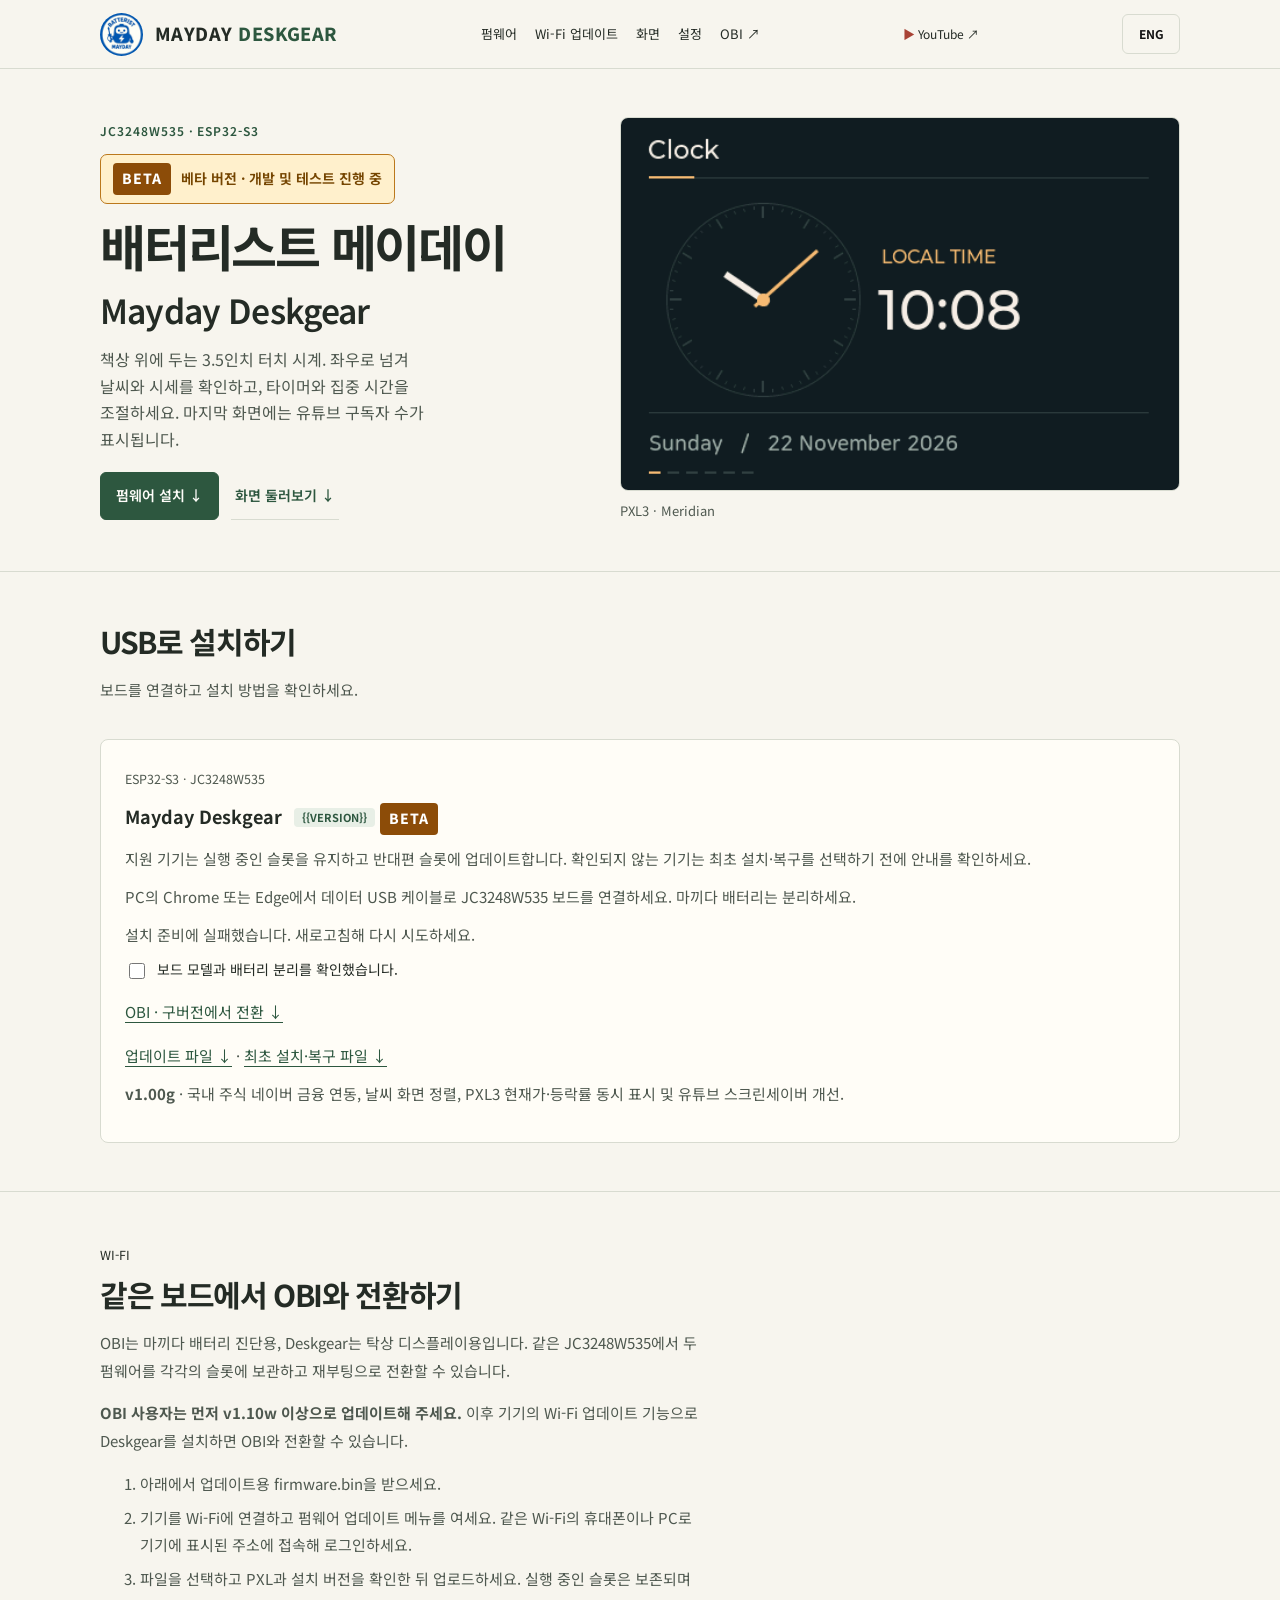
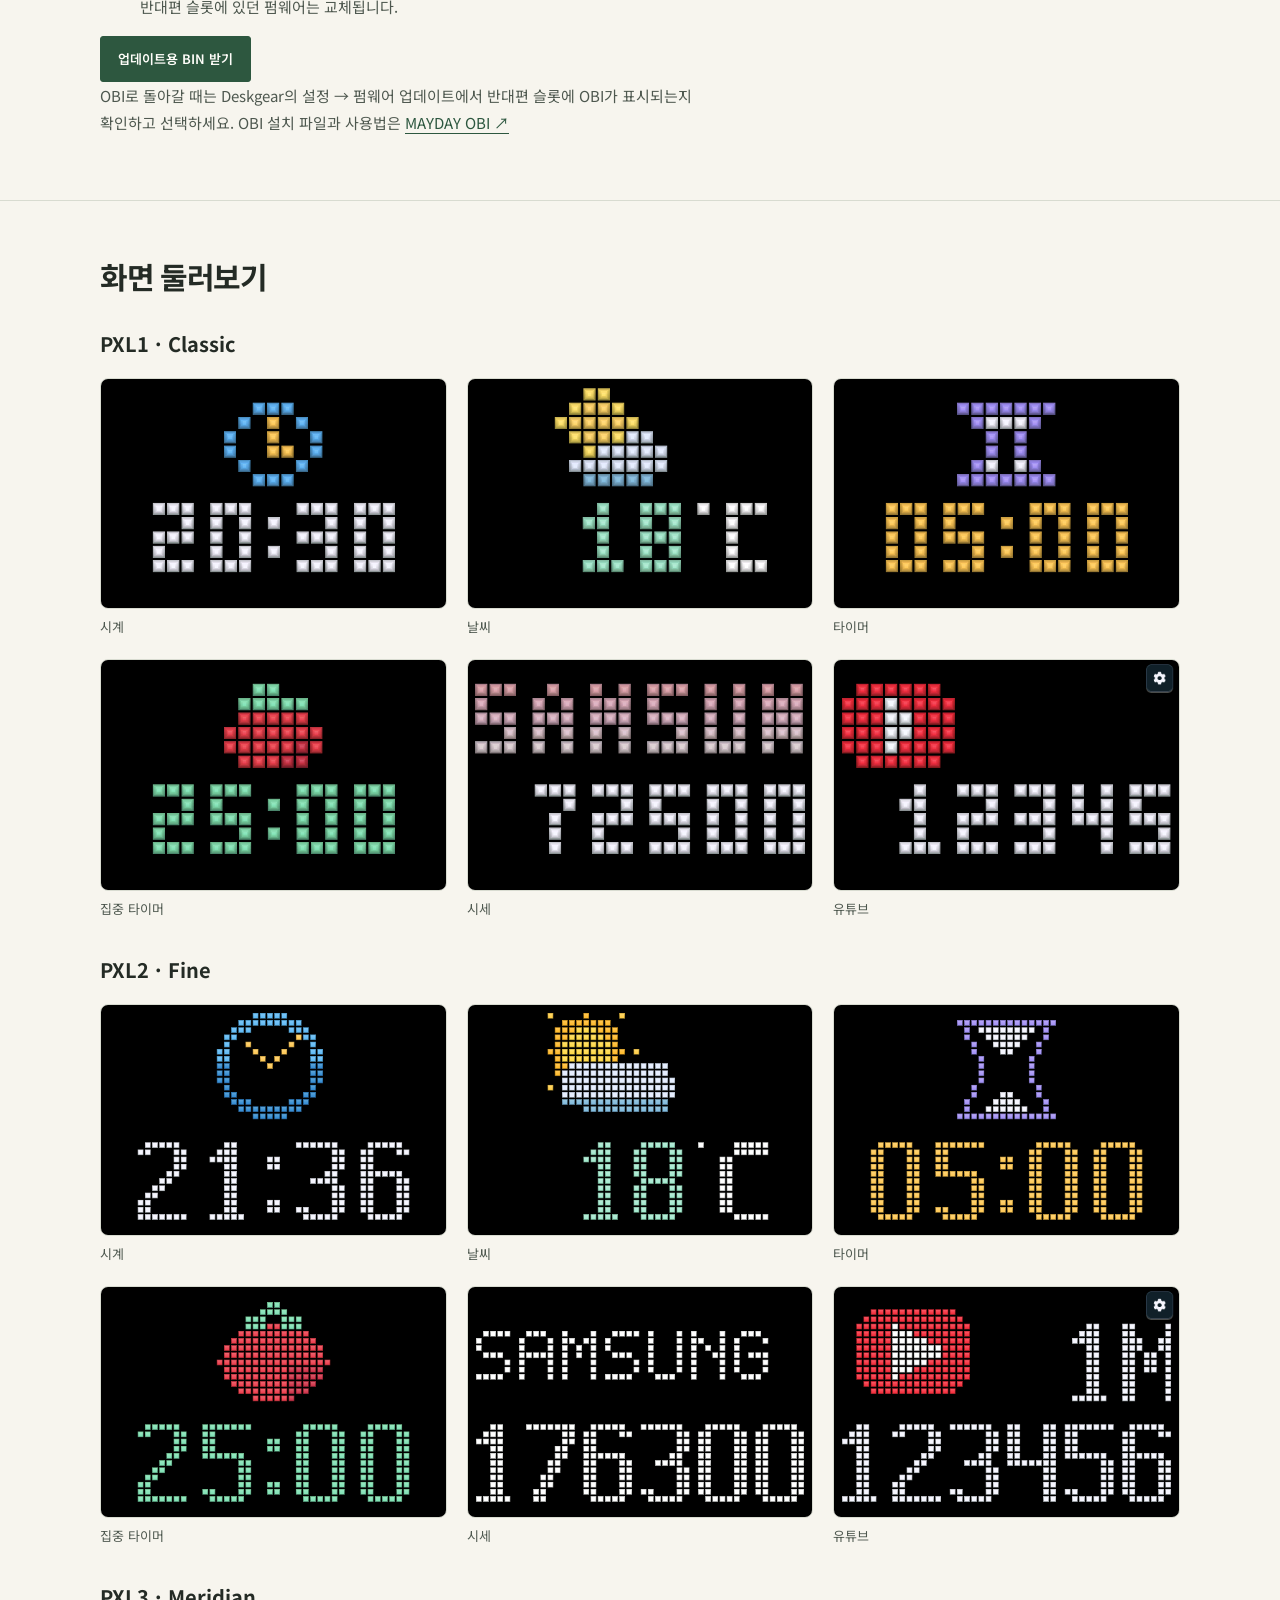
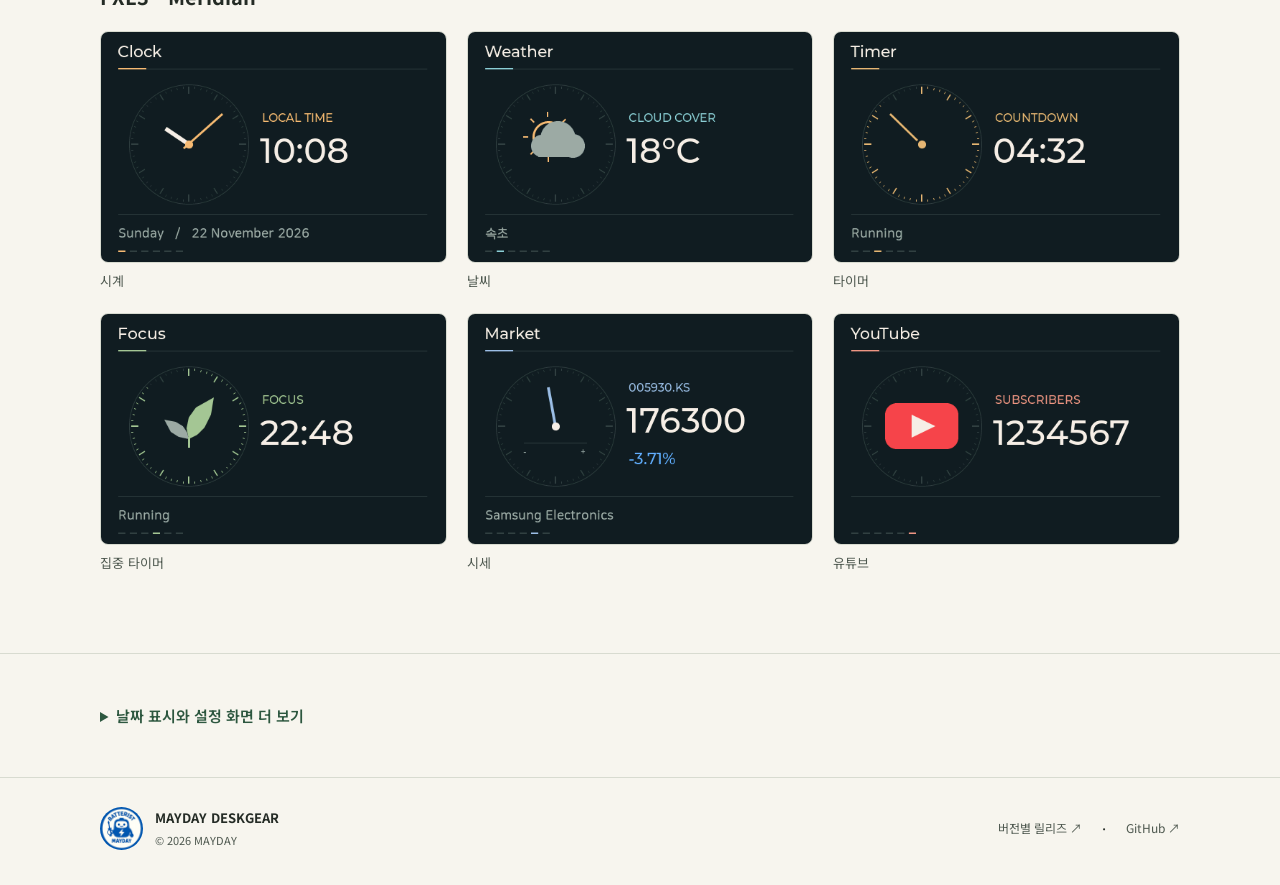
==== commit 20d71788: "Unify Deskgear homepage with MAYDAY OBI design" ====
--- a/site/index.html
+++ b/site/index.html
@@ -1 +1 @@
-<!doctype html><html lang="ko"><meta charset="utf-8"><meta name="viewport" content="width=device-width,initial-scale=1"><title>Mayday Deskgear · 펌웨어</title><link rel="icon" type="image/jpeg" href="assets/batterist-mayday-logo.jpg"><link rel="stylesheet" href="assets/site.css"><link rel="stylesheet" href="assets/beta.css"><header><strong class="deskgear-brand"><img src="assets/batterist-mayday-logo.jpg" alt="배터리스트 메이데이 로고" width="48" height="48"><span>Mayday Deskgear</span></strong><nav><a href="#screens">화면</a><a href="https://maydaycom.github.io/mayday-obi/">MAYDAY OBI ↗</a><a lang="en" href="en/">English</a></nav></header><main><section class="hero"><div><small>JC3248W535 · ESP32-S3</small><div class="beta-banner"><strong>BETA</strong><span>베타 버전 · 개발 및 테스트 진행 중</span></div><h1>Mayday<br>Deskgear</h1><p>책상 위에 두는 3.5인치 터치 시계. 좌우로 넘겨 날씨와 시세를 확인하고, 타이머와 집중 시간을 조절하세요. 마지막 화면에는 유튜브 구독자 수가 표시됩니다.</p><a class="btn" href="#update">펌웨어 설치 ↓</a></div><figure><img src="assets/meridian.png" width="480" height="320" alt="PXL3 Meridian 시계 화면"><figcaption>PXL3 · Meridian</figcaption></figure></section><section id="update" class="install"><div><h2>USB로 설치하기</h2><p>보드를 연결하고 설치 방법을 확인하세요.</p></div><article><small>ESP32-S3 · JC3248W535</small><h3>Mayday Deskgear <b>{{VERSION}}</b> <span class="beta-badge">BETA</span></h3><p>지원 기기는 실행 중인 슬롯을 유지하고 반대편 슬롯에 업데이트합니다. 확인되지 않는 기기는 최초 설치·복구를 선택하기 전에 안내를 확인하세요.</p><p>PC의 Chrome 또는 Edge에서 데이터 USB 케이블로 JC3248W535 보드를 연결하세요. 마끼다 배터리는 분리하세요.</p><p id="usb-status" role="status">설치 도구를 준비하고 있습니다.</p><label><input id="board-ok" type="checkbox"> 보드 모델과 배터리 분리를 확인했습니다.</label><div><esp-web-install-button><button class="btn" slot="activate" id="usb-go" disabled>USB로 펌웨어 설치</button></esp-web-install-button> <a href="#wifi">OBI · 구버전에서 전환 ↓</a></div><p><a download href="firmware/firmware.bin">업데이트 파일 ↓</a> · <a download href="firmware/firmware.factory.bin">최초 설치·복구 파일 ↓</a></p><p><strong>v1.00g</strong> · 국내 주식 네이버 금융 연동, 날씨 화면 정렬, PXL3 현재가·등락률 동시 표시 및 유튜브 스크린세이버 개선.</p></article></section><section id="wifi"><small>WI-FI</small><h2>같은 보드에서 OBI와 전환하기</h2><p>OBI는 마끼다 배터리 진단용, Deskgear는 탁상 디스플레이용입니다. 같은 JC3248W535에서 두 펌웨어를 각각의 슬롯에 보관하고 재부팅으로 전환할 수 있습니다.</p><p><strong>OBI 사용자는 먼저 v1.10w 이상으로 업데이트해 주세요.</strong> 이후 기기의 Wi-Fi 업데이트 기능으로 Deskgear를 설치하면 OBI와 전환할 수 있습니다.</p><ol><li>아래에서 업데이트용 firmware.bin을 받으세요.</li><li>기기를 Wi-Fi에 연결하고 펌웨어 업데이트 메뉴를 여세요. 같은 Wi-Fi의 휴대폰이나 PC로 기기에 표시된 주소에 접속해 로그인하세요.</li><li>파일을 선택하고 PXL과 설치 버전을 확인한 뒤 업로드하세요. 실행 중인 슬롯은 보존되며 반대편 슬롯에 있던 펌웨어는 교체됩니다.</li></ol><a class="btn" download href="firmware/firmware.bin">업데이트용 BIN 받기</a><p>OBI로 돌아갈 때는 Deskgear의 설정 → 펌웨어 업데이트에서 반대편 슬롯에 OBI가 표시되는지 확인하고 선택하세요. OBI 설치 파일과 사용법은 <a href="https://maydaycom.github.io/mayday-obi/">MAYDAY OBI ↗</a></p></section><section id="screens"><h2>화면 둘러보기</h2><h3 id="pxl1">PXL1 · Classic</h3><div class="gallery"><figure><a href="assets/pxl1-clock.png"><img loading="lazy" width="480" height="320" src="assets/pxl1-clock.png" alt="PXL1 · Classic · 시계"></a><figcaption>시계</figcaption></figure><figure><a href="assets/pxl1-weather.png"><img loading="lazy" width="480" height="320" src="assets/pxl1-weather.png" alt="PXL1 · Classic · 날씨"></a><figcaption>날씨</figcaption></figure><figure><a href="assets/pxl1-timer.png"><img loading="lazy" width="480" height="320" src="assets/pxl1-timer.png" alt="PXL1 · Classic · 타이머"></a><figcaption>타이머</figcaption></figure><figure><a href="assets/pxl1-pomodoro.png"><img loading="lazy" width="480" height="320" src="assets/pxl1-pomodoro.png" alt="PXL1 · Classic · 집중 타이머"></a><figcaption>집중 타이머</figcaption></figure><figure><a href="assets/pxl1-market.png"><img loading="lazy" width="480" height="320" src="assets/pxl1-market.png" alt="PXL1 · Classic · 시세"></a><figcaption>시세</figcaption></figure><figure><a href="assets/pxl1-youtube.png"><img loading="lazy" width="480" height="320" src="assets/pxl1-youtube.png" alt="PXL1 · Classic · 유튜브"></a><figcaption>유튜브</figcaption></figure></div><h3 id="pxl2">PXL2 · Fine</h3><div class="gallery"><figure><a href="assets/pxl2-clock.png"><img loading="lazy" width="480" height="320" src="assets/pxl2-clock.png" alt="PXL2 · Fine · 시계"></a><figcaption>시계</figcaption></figure><figure><a href="assets/pxl2-weather.png"><img loading="lazy" width="480" height="320" src="assets/pxl2-weather.png" alt="PXL2 · Fine · 날씨"></a><figcaption>날씨</figcaption></figure><figure><a href="assets/pxl2-timer.png"><img loading="lazy" width="480" height="320" src="assets/pxl2-timer.png" alt="PXL2 · Fine · 타이머"></a><figcaption>타이머</figcaption></figure><figure><a href="assets/pxl2-pomodoro.png"><img loading="lazy" width="480" height="320" src="assets/pxl2-pomodoro.png" alt="PXL2 · Fine · 집중 타이머"></a><figcaption>집중 타이머</figcaption></figure><figure><a href="assets/pxl2-market.png"><img loading="lazy" width="480" height="320" src="assets/pxl2-market.png" alt="PXL2 · Fine · 시세"></a><figcaption>시세</figcaption></figure><figure><a href="assets/pxl2-youtube.png"><img loading="lazy" width="480" height="320" src="assets/pxl2-youtube.png" alt="PXL2 · Fine · 유튜브"></a><figcaption>유튜브</figcaption></figure></div><h3 id="pxl3">PXL3 · Meridian</h3><div class="gallery"><figure><a href="assets/pxl3-clock.png"><img loading="lazy" width="480" height="320" src="assets/pxl3-clock.png" alt="PXL3 · Meridian · 시계"></a><figcaption>시계</figcaption></figure><figure><a href="assets/pxl3-weather.png"><img loading="lazy" width="480" height="320" src="assets/pxl3-weather.png" alt="PXL3 · Meridian · 날씨"></a><figcaption>날씨</figcaption></figure><figure><a href="assets/pxl3-timer.png"><img loading="lazy" width="480" height="320" src="assets/pxl3-timer.png" alt="PXL3 · Meridian · 타이머"></a><figcaption>타이머</figcaption></figure><figure><a href="assets/pxl3-pomodoro.png"><img loading="lazy" width="480" height="320" src="assets/pxl3-pomodoro.png" alt="PXL3 · Meridian · 집중 타이머"></a><figcaption>집중 타이머</figcaption></figure><figure><a href="assets/pxl3-market.png"><img loading="lazy" width="480" height="320" src="assets/pxl3-market.png" alt="PXL3 · Meridian · 시세"></a><figcaption>시세</figcaption></figure><figure><a href="assets/pxl3-youtube.png"><img loading="lazy" width="480" height="320" src="assets/pxl3-youtube.png" alt="PXL3 · Meridian · 유튜브"></a><figcaption>유튜브</figcaption></figure></div></section><details class="more"><summary>날짜 표시와 설정 화면 더 보기</summary><div class="gallery"><figure><a href="assets/pxl1-calendar.png"><img loading="lazy" width="480" height="320" src="assets/pxl1-calendar.png" alt="PXL1 날짜 표시"></a><figcaption>PXL1 날짜 표시</figcaption></figure><figure><a href="assets/pxl2-calendar.png"><img loading="lazy" width="480" height="320" src="assets/pxl2-calendar.png" alt="PXL2 날짜 표시"></a><figcaption>PXL2 날짜 표시</figcaption></figure><figure><a href="assets/settings-menu.png"><img loading="lazy" width="480" height="320" src="assets/settings-menu.png" alt="전체 설정"></a><figcaption>전체 설정</figcaption></figure><figure><a href="assets/settings-styles.png"><img loading="lazy" width="480" height="320" src="assets/settings-styles.png" alt="화면 스타일"></a><figcaption>화면 스타일</figcaption></figure><figure><a href="assets/settings-timer1.png"><img loading="lazy" width="480" height="320" src="assets/settings-timer1.png" alt="PXL1 타이머 설정"></a><figcaption>PXL1 타이머 설정</figcaption></figure><figure><a href="assets/settings-timer2.png"><img loading="lazy" width="480" height="320" src="assets/settings-timer2.png" alt="PXL2 타이머 설정"></a><figcaption>PXL2 타이머 설정</figcaption></figure><figure><a href="assets/settings-timer3.png"><img loading="lazy" width="480" height="320" src="assets/settings-timer3.png" alt="PXL3 타이머 설정"></a><figcaption>PXL3 타이머 설정</figcaption></figure><figure><a href="assets/settings-market3.png"><img loading="lazy" width="480" height="320" src="assets/settings-market3.png" alt="PXL3 시세 설정"></a><figcaption>PXL3 시세 설정</figcaption></figure><figure><a href="assets/pxl3-screensaver.png"><img loading="lazy" width="480" height="320" src="assets/pxl3-screensaver.png" alt="PXL3 유튜브 스크린세이버"></a><figcaption>PXL3 스크린세이버</figcaption></figure></div><p><a href="settings-demo.html">6가지 기능의 설정 화면 조작해 보기 (시뮬레이션) →</a></p></details><footer><a href="https://github.com/MayDayCom/mayday-deskgear/releases">버전별 릴리즈 ↗</a> · <a href="https://github.com/MayDayCom/mayday-deskgear">GitHub ↗</a></footer></main><script type="module" src="assets/deskgear-install.js"></script></html>
+<!doctype html><html lang="ko"><meta charset="utf-8"><meta name="viewport" content="width=device-width,initial-scale=1"><title>Mayday Deskgear · 펌웨어</title><link rel="icon" type="image/jpeg" href="assets/batterist-mayday-logo.jpg"><meta name="theme-color" content="#f7f5ee"><link rel="stylesheet" href="assets/obi-styles.css"><link rel="stylesheet" href="assets/obi-workbench.css"><link rel="stylesheet" href="assets/deskgear-theme.css?v=20261124"><link rel="stylesheet" href="assets/beta.css"><body class="workbench-design"><header class="site-header"><div class="container nav-bar"><a href="#top" class="wordmark" aria-label="MAYDAY Deskgear 홈"><img src="assets/batterist-mayday-logo.jpg" alt="배터리스트 메이데이 로고" class="brand-logo" width="48" height="48"><span>MAYDAY<span class="brand-accent"> DESKGEAR</span></span></a><nav class="nav-links" aria-label="주요 메뉴"><a href="#update">펌웨어</a><a href="#wifi">Wi-Fi 업데이트</a><a href="#screens">화면</a><a href="#settings">설정</a><a href="https://maydaycom.github.io/mayday-obi/">OBI ↗</a></nav><a href="https://www.youtube.com/@batterist_mayday" target="_blank" rel="noopener noreferrer" class="nav-youtube"><span class="play-symbol">▶</span> YouTube ↗</a><a class="nav-language" href="en/" lang="en" hreflang="en">ENG</a></div><nav class="mobile-section-nav container" aria-label="빠른 이동"><a href="#update">펌웨어</a><a href="#wifi">Wi-Fi 업데이트</a><a href="#screens">화면</a><a href="#settings">설정</a><a href="https://maydaycom.github.io/mayday-obi/">OBI ↗</a></nav></header><main id="top"><section class="hero container"><div class="hero-copy"><small>JC3248W535 · ESP32-S3</small><div class="beta-banner"><strong>BETA</strong><span>베타 버전 · 개발 및 테스트 진행 중</span></div><h1>배터리스트 메이데이</h1><p class="hero-product">Mayday Deskgear</p><p class="hero-subtitle">책상 위에 두는 3.5인치 터치 시계. 좌우로 넘겨 날씨와 시세를 확인하고, 타이머와 집중 시간을 조절하세요. 마지막 화면에는 유튜브 구독자 수가 표시됩니다.</p><div class="hero-cta"><a class="btn btn-primary" href="#update">펌웨어 설치 ↓</a><a class="btn btn-secondary" href="#screens">화면 둘러보기 ↓</a></div></div><div class="hero-visual"><figure class="hero-product-photo"><img src="assets/meridian.png" width="480" height="320" alt="PXL3 Meridian 시계 화면"><figcaption>PXL3 · Meridian</figcaption></figure></div></section><section id="update" class="section"><div class="container install"><div class="section-heading"><h2>USB로 설치하기</h2><p>보드를 연결하고 설치 방법을 확인하세요.</p></div><article class="release-main"><small>ESP32-S3 · JC3248W535</small><h3>Mayday Deskgear <span class="release-version">{{VERSION}}</span> <span class="beta-badge">BETA</span></h3><p>지원 기기는 실행 중인 슬롯을 유지하고 반대편 슬롯에 업데이트합니다. 확인되지 않는 기기는 최초 설치·복구를 선택하기 전에 안내를 확인하세요.</p><p>PC의 Chrome 또는 Edge에서 데이터 USB 케이블로 JC3248W535 보드를 연결하세요. 마끼다 배터리는 분리하세요.</p><p id="usb-status" role="status">설치 도구를 준비하고 있습니다.</p><label class="install-confirm"><input id="board-ok" type="checkbox"> 보드 모델과 배터리 분리를 확인했습니다.</label><div class="install-actions"><esp-web-install-button><button class="btn btn-primary" slot="activate" id="usb-go" disabled>USB로 펌웨어 설치</button></esp-web-install-button> <a href="#wifi">OBI · 구버전에서 전환 ↓</a></div><p><a download href="firmware/firmware.bin">업데이트 파일 ↓</a> · <a download href="firmware/firmware.factory.bin">최초 설치·복구 파일 ↓</a></p><p><strong>v1.00g</strong> · 국내 주식 네이버 금융 연동, 날씨 화면 정렬, PXL3 현재가·등락률 동시 표시 및 유튜브 스크린세이버 개선.</p></article></div></section><section id="wifi" class="section"><div class="container"><small>WI-FI</small><h2>같은 보드에서 OBI와 전환하기</h2><p>OBI는 마끼다 배터리 진단용, Deskgear는 탁상 디스플레이용입니다. 같은 JC3248W535에서 두 펌웨어를 각각의 슬롯에 보관하고 재부팅으로 전환할 수 있습니다.</p><p><strong>OBI 사용자는 먼저 v1.10w 이상으로 업데이트해 주세요.</strong> 이후 기기의 Wi-Fi 업데이트 기능으로 Deskgear를 설치하면 OBI와 전환할 수 있습니다.</p><ol><li>아래에서 업데이트용 firmware.bin을 받으세요.</li><li>기기를 Wi-Fi에 연결하고 펌웨어 업데이트 메뉴를 여세요. 같은 Wi-Fi의 휴대폰이나 PC로 기기에 표시된 주소에 접속해 로그인하세요.</li><li>파일을 선택하고 PXL과 설치 버전을 확인한 뒤 업로드하세요. 실행 중인 슬롯은 보존되며 반대편 슬롯에 있던 펌웨어는 교체됩니다.</li></ol><a class="btn btn-primary" download href="firmware/firmware.bin">업데이트용 BIN 받기</a><p>OBI로 돌아갈 때는 Deskgear의 설정 → 펌웨어 업데이트에서 반대편 슬롯에 OBI가 표시되는지 확인하고 선택하세요. OBI 설치 파일과 사용법은 <a href="https://maydaycom.github.io/mayday-obi/">MAYDAY OBI ↗</a></p></div></section><section id="screens" class="section"><div class="container"><h2>화면 둘러보기</h2><h3 id="pxl1">PXL1 · Classic</h3><div class="gallery"><figure><a href="assets/pxl1-clock.png"><img loading="lazy" width="480" height="320" src="assets/pxl1-clock.png" alt="PXL1 · Classic · 시계"></a><figcaption>시계</figcaption></figure><figure><a href="assets/pxl1-weather.png"><img loading="lazy" width="480" height="320" src="assets/pxl1-weather.png" alt="PXL1 · Classic · 날씨"></a><figcaption>날씨</figcaption></figure><figure><a href="assets/pxl1-timer.png"><img loading="lazy" width="480" height="320" src="assets/pxl1-timer.png" alt="PXL1 · Classic · 타이머"></a><figcaption>타이머</figcaption></figure><figure><a href="assets/pxl1-pomodoro.png"><img loading="lazy" width="480" height="320" src="assets/pxl1-pomodoro.png" alt="PXL1 · Classic · 집중 타이머"></a><figcaption>집중 타이머</figcaption></figure><figure><a href="assets/pxl1-market.png"><img loading="lazy" width="480" height="320" src="assets/pxl1-market.png" alt="PXL1 · Classic · 시세"></a><figcaption>시세</figcaption></figure><figure><a href="assets/pxl1-youtube.png"><img loading="lazy" width="480" height="320" src="assets/pxl1-youtube.png" alt="PXL1 · Classic · 유튜브"></a><figcaption>유튜브</figcaption></figure></div><h3 id="pxl2">PXL2 · Fine</h3><div class="gallery"><figure><a href="assets/pxl2-clock.png"><img loading="lazy" width="480" height="320" src="assets/pxl2-clock.png" alt="PXL2 · Fine · 시계"></a><figcaption>시계</figcaption></figure><figure><a href="assets/pxl2-weather.png"><img loading="lazy" width="480" height="320" src="assets/pxl2-weather.png" alt="PXL2 · Fine · 날씨"></a><figcaption>날씨</figcaption></figure><figure><a href="assets/pxl2-timer.png"><img loading="lazy" width="480" height="320" src="assets/pxl2-timer.png" alt="PXL2 · Fine · 타이머"></a><figcaption>타이머</figcaption></figure><figure><a href="assets/pxl2-pomodoro.png"><img loading="lazy" width="480" height="320" src="assets/pxl2-pomodoro.png" alt="PXL2 · Fine · 집중 타이머"></a><figcaption>집중 타이머</figcaption></figure><figure><a href="assets/pxl2-market.png"><img loading="lazy" width="480" height="320" src="assets/pxl2-market.png" alt="PXL2 · Fine · 시세"></a><figcaption>시세</figcaption></figure><figure><a href="assets/pxl2-youtube.png"><img loading="lazy" width="480" height="320" src="assets/pxl2-youtube.png" alt="PXL2 · Fine · 유튜브"></a><figcaption>유튜브</figcaption></figure></div><h3 id="pxl3">PXL3 · Meridian</h3><div class="gallery"><figure><a href="assets/pxl3-clock.png"><img loading="lazy" width="480" height="320" src="assets/pxl3-clock.png" alt="PXL3 · Meridian · 시계"></a><figcaption>시계</figcaption></figure><figure><a href="assets/pxl3-weather.png"><img loading="lazy" width="480" height="320" src="assets/pxl3-weather.png" alt="PXL3 · Meridian · 날씨"></a><figcaption>날씨</figcaption></figure><figure><a href="assets/pxl3-timer.png"><img loading="lazy" width="480" height="320" src="assets/pxl3-timer.png" alt="PXL3 · Meridian · 타이머"></a><figcaption>타이머</figcaption></figure><figure><a href="assets/pxl3-pomodoro.png"><img loading="lazy" width="480" height="320" src="assets/pxl3-pomodoro.png" alt="PXL3 · Meridian · 집중 타이머"></a><figcaption>집중 타이머</figcaption></figure><figure><a href="assets/pxl3-market.png"><img loading="lazy" width="480" height="320" src="assets/pxl3-market.png" alt="PXL3 · Meridian · 시세"></a><figcaption>시세</figcaption></figure><figure><a href="assets/pxl3-youtube.png"><img loading="lazy" width="480" height="320" src="assets/pxl3-youtube.png" alt="PXL3 · Meridian · 유튜브"></a><figcaption>유튜브</figcaption></figure></div></div></section><section id="settings" class="section"><div class="container"><details class="more"><summary>날짜 표시와 설정 화면 더 보기</summary><div class="gallery"><figure><a href="assets/pxl1-calendar.png"><img loading="lazy" width="480" height="320" src="assets/pxl1-calendar.png" alt="PXL1 날짜 표시"></a><figcaption>PXL1 날짜 표시</figcaption></figure><figure><a href="assets/pxl2-calendar.png"><img loading="lazy" width="480" height="320" src="assets/pxl2-calendar.png" alt="PXL2 날짜 표시"></a><figcaption>PXL2 날짜 표시</figcaption></figure><figure><a href="assets/settings-menu.png"><img loading="lazy" width="480" height="320" src="assets/settings-menu.png" alt="전체 설정"></a><figcaption>전체 설정</figcaption></figure><figure><a href="assets/settings-styles.png"><img loading="lazy" width="480" height="320" src="assets/settings-styles.png" alt="화면 스타일"></a><figcaption>화면 스타일</figcaption></figure><figure><a href="assets/settings-timer1.png"><img loading="lazy" width="480" height="320" src="assets/settings-timer1.png" alt="PXL1 타이머 설정"></a><figcaption>PXL1 타이머 설정</figcaption></figure><figure><a href="assets/settings-timer2.png"><img loading="lazy" width="480" height="320" src="assets/settings-timer2.png" alt="PXL2 타이머 설정"></a><figcaption>PXL2 타이머 설정</figcaption></figure><figure><a href="assets/settings-timer3.png"><img loading="lazy" width="480" height="320" src="assets/settings-timer3.png" alt="PXL3 타이머 설정"></a><figcaption>PXL3 타이머 설정</figcaption></figure><figure><a href="assets/settings-market3.png"><img loading="lazy" width="480" height="320" src="assets/settings-market3.png" alt="PXL3 시세 설정"></a><figcaption>PXL3 시세 설정</figcaption></figure><figure><a href="assets/pxl3-screensaver.png"><img loading="lazy" width="480" height="320" src="assets/pxl3-screensaver.png" alt="PXL3 유튜브 스크린세이버"></a><figcaption>PXL3 스크린세이버</figcaption></figure></div><p><a href="settings-demo.html">6가지 기능의 설정 화면 조작해 보기 (시뮬레이션) →</a></p></details></div></section></main><footer class="site-footer"><div class="container footer-line"><div class="footer-brand"><img src="assets/batterist-mayday-logo.jpg" alt="배터리스트 메이데이 로고" class="footer-brand-logo" width="46" height="46" loading="lazy"><span class="footer-brand-text"><strong>MAYDAY DESKGEAR</strong><span>© 2026 MAYDAY</span></span></div><div class="footer-links"><a href="https://github.com/MayDayCom/mayday-deskgear/releases">버전별 릴리즈 ↗</a> · <a href="https://github.com/MayDayCom/mayday-deskgear">GitHub ↗</a></div></div></footer><script type="module" src="assets/deskgear-install.js"></script></body></html>
--- a/site/assets/obi-styles.css
+++ b/site/assets/obi-styles.css
@@ -0,0 +1,165 @@
+/* MAYDAY OBI — a practical workshop notebook */
+@import url('https://fonts.googleapis.com/css2?family=Noto+Sans+KR:wght@400;500;600;700;800&display=swap');
+:root{color-scheme:light;--bg:#f5f3ec;--paper:#fffefa;--text:#202623;--muted:#484f49;--line:#d4d7cc;--teal:#325e49;--focus:#325e49}
+*{box-sizing:border-box}html{scroll-behavior:smooth;scroll-padding-top:110px}body{margin:0;background:var(--bg);color:var(--text);font:15px/1.85 'Noto Sans KR',sans-serif;word-break:keep-all;overflow-wrap:break-word}a{color:inherit;text-decoration:none}button{font:inherit}img{max-width:100%}h1,h2,h3,p{margin-top:0}a:focus-visible,summary:focus-visible{outline:3px solid var(--focus);outline-offset:5px}a:hover{text-decoration:underline;text-underline-offset:5px}.container{width:min(1080px,calc(100% - 64px));margin-inline:auto}.background-grid{display:none}
+.site-header{position:sticky;top:0;z-index:10;background:var(--bg);border-bottom:1px solid var(--line)}.nav-bar{min-height:86px;display:flex;align-items:center;justify-content:space-between;gap:24px}.wordmark{display:flex;align-items:center;gap:12px;font-size:18px;font-weight:800;letter-spacing:.025em}.brand-logo,.footer-brand-logo{width:43px;height:43px;object-fit:cover;border-radius:50%;flex-shrink:0}.brand-accent{color:var(--teal)}.nav-links{display:flex;gap:25px;font-size:13px}.nav-youtube{font-size:12px;white-space:nowrap}.nav-language{display:inline-flex;align-items:center;justify-content:center;min-width:58px;padding:8px 12px;border:1px solid var(--line);border-radius:999px;background:var(--line);color:#111;font-size:12px;font-weight:700;white-space:nowrap;transition:background .2s,border-color .2s}.nav-language:hover{background:#c4c8bc;border-color:#c4c8bc}.nav-language:focus-visible{outline:2px solid var(--focus);outline-offset:3px}.play-symbol{color:#a84335}.mobile-section-nav{display:none}
+.hero{display:grid;grid-template-columns:minmax(0,1.08fr) minmax(0,.92fr);align-items:center;gap:clamp(28px,4.5vw,60px);padding:clamp(46px,7vw,92px) 0}.section-kicker{font:600 11px/1.6 'Noto Sans KR',sans-serif;color:var(--teal);letter-spacing:.08em}.status-dot{display:inline-block;width:6px;height:6px;background:var(--teal);border-radius:50%;margin-right:7px;vertical-align:middle}.hero-subtitle{margin:18px 0 0;color:var(--muted);font-size:16px;line-height:1.75;max-width:42ch}.hero-subtitle strong{font-weight:500;color:var(--text)}.hero-cta{display:flex;gap:10px;flex-wrap:wrap;margin-top:24px}.btn{display:inline-flex;align-items:center;justify-content:center;gap:12px;font-size:13px;font-weight:600;padding:10px 0;border-bottom:1px solid var(--teal);color:var(--teal)}.btn-primary{background:var(--teal);color:#fffefa;border:1px solid var(--teal);padding:10px 17px;border-radius:3px}.btn-primary:hover{background:#244a37;text-decoration:none}.hero-visual{min-width:0;width:100%;max-width:500px;justify-self:end}
+.section{padding:52px 0;border-top:1px solid var(--line)}.section-muted{background:transparent}.section-heading{margin-bottom:30px;max-width:800px}.section-heading h2{font-size:30px;font-weight:700;line-height:1.45;letter-spacing:-.045em;margin:6px 0 12px}.section-heading p{color:var(--muted);font-size:15px;margin-bottom:0}.inline-jump{color:var(--teal);text-decoration:underline;text-underline-offset:4px}
+#firmware>.container{display:grid;grid-template-columns:220px 1fr;gap:34px}#firmware .section-heading{margin:0}.release-main{border:1px solid #bca887;border-radius:12px;padding:24px}.release-main h3{font-size:18px;margin:9px 0 5px}.release-main p{font-size:15px;color:var(--muted);margin:0}.pill{color:#80591f;font-size:12px;font-weight:600}.status-dot.amber{background:#ad7f3c}
+.board-photo-gallery{display:grid;grid-template-columns:repeat(2,minmax(0,1fr));gap:26px;margin:30px 0 42px}.board-photo-card{margin:0;min-width:0}.board-image {
+  display:grid;
+  grid-template:minmax(0,1fr) / minmax(0,1fr);
+  aspect-ratio:9 / 8;
+  box-sizing:border-box;
+  background:#e7e8e2;
+  border:1px solid var(--line);
+  padding:18px;
+}
+.board-image img {
+  display:block;
+  width:100%;
+  height:100%;
+  min-width:0;
+  min-height:0;
+  object-fit:contain;
+  mix-blend-mode:multiply;
+}
+.board-photo-card figcaption{display:flex;flex-direction:column;padding:14px 0 0;gap:2px}.board-photo-card figcaption strong{font-size:16px}.board-photo-card figcaption span{font-size:14px;line-height:1.65;color:var(--muted)}
+.pin-marked-board figcaption span{font-weight:600;color:var(--text)}.pin-marked-board .board-image{position:relative}.pin-chip{position:absolute;z-index:2;transform:translate(-50%,-145%);display:inline-flex;align-items:center;justify-content:center;min-width:42px;height:28px;padding:2px 8px;font-size:12px;line-height:1;white-space:nowrap;font-weight:800;border-radius:4px;border:2px solid currentColor;box-shadow:0 2px 7px #0005;pointer-events:none}.pin-chip::after{content:"";position:absolute;left:calc(50% - 4px);bottom:-19px;width:9px;height:9px;border-radius:50%;background:currentColor;outline:3px solid #243348}.pin-chip-p3{left:34.5%;top:75.5%;color:#f59a93;background:#243348}.pin-chip-p2{left:53.4%;top:75.5%;color:#44deec;background:#243348}
+.wiring-figure,.battery-power-guide{margin:36px 0;padding:24px 0 0;border-top:1px solid var(--line)}.wiring-figure-head,.battery-power-head{display:flex;align-items:end;justify-content:space-between;flex-wrap:wrap;gap:12px;margin-bottom:18px}.wiring-figure-head h3,.battery-power-head h3{font-size:23px;line-height:1.5;letter-spacing:-.035em;margin:6px 0 0}.wiring-figure-head>a,.battery-power-head>a{font-size:14px;color:var(--teal);text-decoration:underline;text-underline-offset:5px;padding:6px 0}.wiring-visual,.battery-power-visual{width:100%;min-width:0}.wiring-image-link,.battery-power-visual>a{display:block;line-height:0;background:#091b2b;border-radius:3px;overflow:hidden}.wiring-image-link img,.battery-power-visual img{display:block;width:100%;height:auto}.wiring-figure figcaption,.battery-power-caption{font-size:14px;line-height:1.7;color:var(--muted);margin:14px 0 0}.wiring-figure figcaption strong,.battery-power-caption strong{color:var(--text)}.battery-power-intro{font-size:15px;color:var(--muted);max-width:920px;margin-bottom:20px}.battery-power-intro strong{font-weight:600;color:var(--text)}.battery-power-detail{font-size:13px;margin-top:18px;padding-top:15px;border-top:1px dashed var(--line);color:var(--muted)}.battery-power-detail summary{cursor:pointer;color:var(--teal);font-weight:600}.battery-power-detail p{margin:12px 0 0}code{font-size:.95em}
+.wiring-mobile,.wiring-open-mobile,.battery-wiring-mobile,.battery-open-mobile{display:none!important}.wiring-desktop,.wiring-open-desktop,.battery-wiring-desktop,.battery-open-desktop{display:block}
+.hardware-purchase{
+  display:flex;
+  justify-content:space-between;
+  align-items:center;
+  gap:18px;
+  margin:0 0 24px;
+  padding:18px 20px;
+  border:1px solid #a9bfad;
+  border-left:4px solid var(--teal);
+  border-radius:8px;
+  background:#e8efe4;
+}.hardware-purchase strong{font-size:16px}.hardware-purchase p{color:var(--text);font-size:15px;line-height:1.65;margin:4px 0 0}.hardware-purchase .btn{flex-shrink:0;min-height:44px;white-space:nowrap}
+.hardware-purchase-links{display:flex;flex-wrap:wrap;gap:8px}
+.hardware-purchase-links .btn{font-size:14px;white-space:normal;text-align:center}.warning{display:flex;gap:18px;font-size:13px;line-height:1.85;padding:15px 18px;background:#ede7d9;border-left:3px solid #ad7f3c}.warning strong{white-space:nowrap;color:#80591f}
+.bms-reference{margin:50px 0 0;padding-top:30px;border-top:1px solid var(--line)}.bms-title h3{font-size:24px;letter-spacing:-.03em;margin:6px 0 10px}.bms-title p{font-size:13px;color:var(--muted)}.bms-title p strong{color:var(--text);font-weight:600}
+.bms-columns {
+  display:grid;
+  grid-template-columns:repeat(2,minmax(0,1fr));
+  gap:20px;
+  margin:24px 0;
+}
+.bms-box {
+  min-width:0;
+  overflow:hidden;
+  background:var(--paper);
+  border:1px solid var(--line);
+  border-radius:12px;
+}
+.bms-box h4 {
+  margin:0;
+  padding:13px 18px;
+  border-bottom:1px solid var(--line);
+  font-size:15px;
+  font-weight:800;
+}
+.bms-supported h4 {background:#e8efe4;color:#274c3c}
+.bms-unsupported h4 {background:#f4e9e2;color:#75432f}
+.bms-box ul {list-style:none;padding:0 18px;margin:0}
+.bms-box li {
+  display:flex;
+  align-items:baseline;
+  justify-content:space-between;
+  flex-wrap:wrap;
+  gap:2px 16px;
+  padding:12px 0;
+}
+.bms-box li + li {border-top:1px solid var(--line)}
+.bms-box li strong {font-size:14px;font-weight:700;overflow-wrap:anywhere}
+.bms-box li small {font-size:13px;color:var(--muted);overflow-wrap:anywhere}
+.bms-notice{font-size:13px;color:var(--muted);border-left:2px solid #ad7f3c;padding:6px 0 6px 16px;margin:24px 0 18px}.bms-links a{color:var(--teal);font-size:13px;text-decoration:underline;text-underline-offset:5px}
+#credits{padding-bottom:64px}.credits-panel{max-width:820px}.credits-panel p{font-size:14px;color:var(--muted)}.credits-panel strong{color:var(--text);font-weight:600}.credit-links{display:flex;flex-wrap:wrap;gap:12px 26px;margin:20px 0}.credit-links a{font-size:13px;color:var(--teal);text-decoration:underline;text-underline-offset:5px}.credits-panel .credit-detail{font-size:12px;margin-bottom:0}.site-footer{border-top:1px solid var(--line);padding:28px 0 34px}.footer-line,.footer-line>div,.footer-brand{display:flex;align-items:center;justify-content:space-between;gap:24px}.footer-brand{gap:12px!important}.footer-brand-text{display:flex;flex-direction:column;font-size:11px;color:var(--muted)}.footer-brand-text strong{font-size:13px;color:var(--text)}.footer-line>div>a{font-size:12px;color:var(--muted)}
+@media(max-width:900px){.nav-links{gap:15px}.hero{gap:28px}#firmware>.container{grid-template-columns:180px 1fr}}
+@media(max-width:720px){html{scroll-padding-top:130px}.container{width:calc(100% - 36px)}.nav-bar{min-height:67px;gap:12px}.wordmark{font-size:16px;gap:9px}.brand-logo{width:36px;height:36px}.nav-links{display:none}.nav-youtube{font-size:11px}.mobile-section-nav{display:flex;gap:25px;overflow-x:auto;white-space:nowrap;padding:10px 0 12px;border-top:1px solid var(--line);font-size:12px}.mobile-section-nav a{flex:0 0 auto}.hero{grid-template-columns:1fr;padding:38px 0 42px;gap:30px}.hero-subtitle{max-width:470px;font-size:16px}.hero-cta{margin-top:22px}.section{padding:36px 0}.section-heading{margin-bottom:23px}.section-heading h2{font-size:27px}#firmware>.container{display:block}#firmware .section-heading{margin-bottom:20px}.release-main{padding:16px}.board-photo-gallery{gap:22px;grid-template-columns:1fr;margin:25px 0 30px}.board-image{padding:12px}.board-photo-card figcaption{padding-top:10px}.wiring-figure,.battery-power-guide{margin:28px 0;padding-top:22px}.wiring-figure-head h3,.battery-power-head h3{font-size:20px}.wiring-desktop,.wiring-open-desktop,.battery-wiring-desktop,.battery-open-desktop{display:none!important}.wiring-mobile,.wiring-open-mobile,.battery-wiring-mobile,.battery-open-mobile{display:block!important}.hardware-purchase{align-items:flex-start;flex-direction:column;gap:10px}.warning{gap:10px;font-size:12px;padding:13px}.bms-reference{margin-top:34px}.bms-columns{grid-template-columns:1fr;gap:14px}.bms-title h3{font-size:22px}.credit-links{flex-direction:column;gap:13px}.footer-line{align-items:flex-start;flex-direction:column;gap:20px}#credits{padding-bottom:40px}}
+@media(prefers-reduced-motion:reduce){html{scroll-behavior:auto}}
+
+/* USB installer */
+[hidden]{display:none!important}
+.install-steps{padding-left:22px;margin:22px 0;font-size:15px;color:var(--text)}.install-steps li{padding:3px 0}
+.release-main .install-note{font-size:14px;margin:18px 0;color:var(--muted)}
+.install-confirm{display:flex;align-items:flex-start;gap:9px;font-size:14px;line-height:1.65;margin:18px 0}
+.install-confirm input{margin-top:5px;flex-shrink:0;accent-color:var(--teal);width:16px;height:16px}
+.install-actions{display:flex;align-items:center;flex-wrap:wrap;gap:14px;margin:18px 0}
+button.btn{font-family:inherit;cursor:pointer}button.btn:disabled{opacity:.5;cursor:not-allowed}
+.install-retry{border:0;background:transparent;color:var(--teal);font:inherit;font-size:12px;text-decoration:underline;text-underline-offset:4px;cursor:pointer;padding:8px}
+.install-help{margin-top:24px;border-top:1px solid var(--line);padding-top:15px;font-size:14px;color:var(--muted)}
+.install-help summary{cursor:pointer;color:var(--teal)}.release-main .install-help p{font-size:14px;line-height:1.7;margin-top:12px}
+esp-web-install-button{--esp-tools-button-color:var(--teal);--esp-tools-button-text-color:var(--paper);--esp-tools-button-border-radius:3px}
+
+.release-version{display:inline-block;margin-left:7px;padding:3px 8px;border-radius:999px;background:#e3ecdf;color:var(--teal);font-size:11px;line-height:1.2;font-weight:700;vertical-align:2px;white-space:nowrap}
+/* Footer page-view badge */
+.footer-line .footer-links {
+  flex-wrap: wrap;
+  gap: 12px 20px;
+}
+.footer-links .footer-hits {
+  display: inline-flex;
+  align-items: center;
+  min-height: 28px;
+  line-height: 1;
+}
+.footer-hits img {
+  display: block;
+  width: auto;
+  height: 20px;
+}
+
+.hero-project {
+  margin:0 0 14px;
+  color:var(--teal);
+  font-size:16px;
+  font-weight:800;
+  letter-spacing:.1em;
+}
+.hero h1 {
+  margin:0;
+  color:var(--text);
+  font-size:clamp(30px,4vw,49px);
+  font-weight:800;
+  line-height:1.16;
+  letter-spacing:-.055em;
+}
+.hero-product {
+  margin:14px 0 0;
+  color:var(--teal);
+  font-size:clamp(18px,1.8vw,23px);
+  font-weight:700;
+  line-height:1.45;
+  letter-spacing:-.025em;
+}
+.hero-cta .btn {
+  min-height:44px;
+  padding:10px 15px;
+  border-radius:8px;
+  font-size:14px;
+}
+.hero-cta .btn-secondary {
+  border:1px solid #a9bfad;
+  background:var(--paper);
+}
+.hero-cta .btn-secondary:hover {background:#e8efe4}
+.hero-product-photo {
+  margin:0;
+  overflow:hidden;
+  background:var(--paper);
+  border:1px solid var(--line);
+  border-radius:16px;
+  box-shadow:0 12px 28px #20262312;
+}
+.hero-product-photo img {display:block;width:100%;height:auto}
+.hero-product-photo figcaption {padding:10px 14px;color:var(--muted);font-size:13px}
+@media (max-width:720px) {
+  .hero h1 {font-size:clamp(30px,7.7vw,46px)}
+  .hero-visual {justify-self:start}
+  .hero-product-photo {border-radius:12px}
+}
--- a/site/assets/obi-workbench.css
+++ b/site/assets/obi-workbench.css
@@ -0,0 +1,118 @@
+/* MAYDAY OBI homepage layout */
+.workbench-design {
+  --bg:#f7f5ee;
+  --paper:#fffdf7;
+  --text:#242b25;
+  --muted:#4e584f;
+  --line:#d8dbd0;
+  --teal:#2d573f;
+  --focus:#2d573f;
+}
+
+.workbench-design .site-header {position:static}
+.workbench-design .nav-bar {min-height:68px;gap:16px}
+.workbench-design .nav-language {background:transparent;border-radius:6px}
+.workbench-design .hero {
+  grid-template-columns:minmax(0, .9fr) minmax(0, 1.1fr);
+  gap:clamp(24px, 4vw, 48px);
+  padding-block:48px;
+}
+.workbench-design .hero h1 {
+  font-size:clamp(30px, 4.1vw, 50px);
+  font-weight:700;
+  line-height:1.16;
+  letter-spacing:-.045em;
+}
+.workbench-design .hero-product {margin:12px 0 0;color:var(--text);font-weight:600}
+.workbench-design .hero-subtitle {margin:12px 0 0;line-height:1.65;max-width:38ch}
+.workbench-design .hero-cta {margin-top:20px;gap:12px}
+.workbench-design .hero-cta .btn {border-radius:6px}
+.workbench-design .hero-cta .btn-secondary {
+  padding-inline:4px;
+  border:0;
+  border-bottom:1px solid var(--line);
+  border-radius:0;
+  background:transparent;
+}
+.workbench-design .hero-visual {max-width:560px}
+.workbench-design .hero-product-photo {
+  background:transparent;
+  border:0;
+  border-radius:0;
+  box-shadow:none;
+}
+.workbench-design .hero-product-photo img {
+  border:1px solid var(--line);
+  border-radius:8px;
+}
+.workbench-design .hero-product-photo figcaption {padding:8px 0 0}
+
+.workbench-design .section {padding-block:48px}
+.workbench-design .section-heading {margin-bottom:20px}
+.workbench-design .section-heading h2 {margin-top:0}
+.workbench-design #firmware > .container {
+  display:grid;
+  grid-template-columns:minmax(0, 1fr);
+  gap:16px;
+}
+.workbench-design #firmware .section-heading {margin:0}
+.workbench-design .release-main {
+  padding:24px;
+  border:1px solid var(--line);
+  border-radius:8px;
+  background:var(--paper);
+}
+.workbench-design .release-main h3 {margin:8px 0}
+.workbench-design .release-version {background:#e8efe6;border-radius:4px}
+.workbench-design .release-install-count {margin:8px 0;color:var(--muted);font-size:14px}
+.workbench-design .release-install-count strong {color:#325e49;font-variant-numeric:tabular-nums}
+.workbench-design .release-install-count small {white-space:nowrap;font-size:inherit}
+.workbench-design .install-steps {margin:16px 0}
+.workbench-design .install-safety {
+  padding:12px 16px;
+  background:#eeeee5;
+  border-left:3px solid #b9c5b4;
+}
+.workbench-design .install-safety .install-note {margin:0}
+.workbench-design .install-confirm {margin:8px 0 0}
+.workbench-design .install-actions {gap:8px 16px;margin:16px 0}
+.workbench-design .install-actions .btn {min-height:44px}
+.workbench-design .release-main .install-note:empty {display:none}
+.workbench-design .install-help {margin-top:16px}
+
+.workbench-design .hardware-purchase {
+  padding:16px 20px;
+  border:1px solid var(--line);
+  border-radius:8px;
+  background:var(--paper);
+}
+.workbench-design .hardware-purchase-links .btn {
+  padding:8px 12px;
+  border:1px solid var(--line);
+  border-radius:6px;
+  background:#e8efe4;
+}
+.workbench-design .hardware-purchase-links .btn:hover {background:#dce8d7}
+.workbench-design .board-photo-gallery {margin-top:24px;gap:20px}
+.workbench-design .board-image {border-radius:8px;background:#e9ebe3}
+.port-label {
+  display:inline-block;
+  padding:0 4px;
+  border:1px solid var(--line);
+  border-radius:4px;
+  font-family:ui-monospace,Consolas,monospace;
+  line-height:1.5;
+}
+.workbench-design .bms-box {border-radius:8px}
+
+@media (max-width:720px) {
+  .workbench-design .nav-bar {min-height:56px}
+  .workbench-design .hero {grid-template-columns:minmax(0, 1fr);gap:16px;padding-block:24px}
+  .workbench-design .hero-subtitle {font-size:15px}
+  .workbench-design .hero-cta {margin-top:12px}
+  .workbench-design .hero-visual {width:min(100%, 360px);justify-self:start}
+  .workbench-design .hero-product-photo figcaption {font-size:12px}
+  .workbench-design .section {padding-block:32px}
+  .workbench-design .release-main {padding:16px}
+  .workbench-design .install-safety {padding:12px}
+}
--- a/site/assets/deskgear-theme.css
+++ b/site/assets/deskgear-theme.css
@@ -0,0 +1,31 @@
+/* Deskgear-specific layouts on the MAYDAY OBI theme. */
+.wordmark{white-space:nowrap}
+.nav-links{gap:18px;white-space:nowrap}
+.hero .beta-banner{margin:0 0 12px}
+.hero-copy>small{display:block;color:var(--teal);font-size:12px;font-weight:600;letter-spacing:.08em;margin-bottom:12px}
+.hero-product{font-size:clamp(22px,2.6vw,34px)}
+.hero-visual{width:100%;max-width:560px}
+.install{display:grid;grid-template-columns:1fr;gap:16px}
+.install .release-main p{margin:10px 0}
+.install .release-main small{color:var(--muted)}
+.install .release-main .install-count{font-size:14px;color:var(--muted);margin:8px 0 14px}
+.install-count strong{color:var(--teal);font-variant-numeric:tabular-nums}
+.install-count small{font-size:inherit;white-space:nowrap}
+.install-actions>a,.release-main p>a,#wifi p>a,#settings p>a{color:var(--teal);text-decoration:underline;text-underline-offset:4px}
+.install-actions .btn{min-height:44px}
+esp-web-install-button:not(:defined){display:none}
+#wifi h2,#screens h2{font-size:30px;line-height:1.45;letter-spacing:-.045em;margin:6px 0 12px}
+#wifi p,#wifi ol{max-width:78ch;color:var(--muted)}
+#wifi li{margin:6px 0}
+.gallery{display:grid;grid-template-columns:repeat(3,minmax(0,1fr));gap:20px;margin:16px 0 30px}
+.gallery figure{margin:0;min-width:0}
+.gallery img{display:block;width:100%;height:auto;border-radius:8px;border:1px solid var(--line)}
+.gallery figcaption{font-size:13px;color:var(--muted);padding-top:6px}
+#screens h3{font-size:20px;margin:26px 0 12px}
+.more summary{cursor:pointer;color:var(--teal);font-weight:600}
+.footer-links{flex-wrap:wrap}
+.footer-hits img{display:block;width:auto;height:20px;max-width:none}
+@media(max-width:900px){.nav-links{gap:12px}}
+@media(min-width:721px) and (max-width:980px){.nav-links{display:none}.mobile-section-nav{display:flex;gap:25px;overflow-x:auto;white-space:nowrap;padding:10px 0 12px;border-top:1px solid var(--line);font-size:12px}.mobile-section-nav a{flex:0 0 auto}}
+@media(max-width:720px){.wordmark{font-size:14px;gap:8px}.nav-bar{gap:8px}.nav-youtube{font-size:10px}.nav-language{min-width:44px;padding:6px 8px}.gallery{grid-template-columns:repeat(2,minmax(0,1fr));gap:12px}#wifi h2,#screens h2{font-size:27px}.footer-links{gap:16px!important}}
+@media(max-width:370px){.nav-bar .nav-youtube{display:none}.wordmark{font-size:13px}}
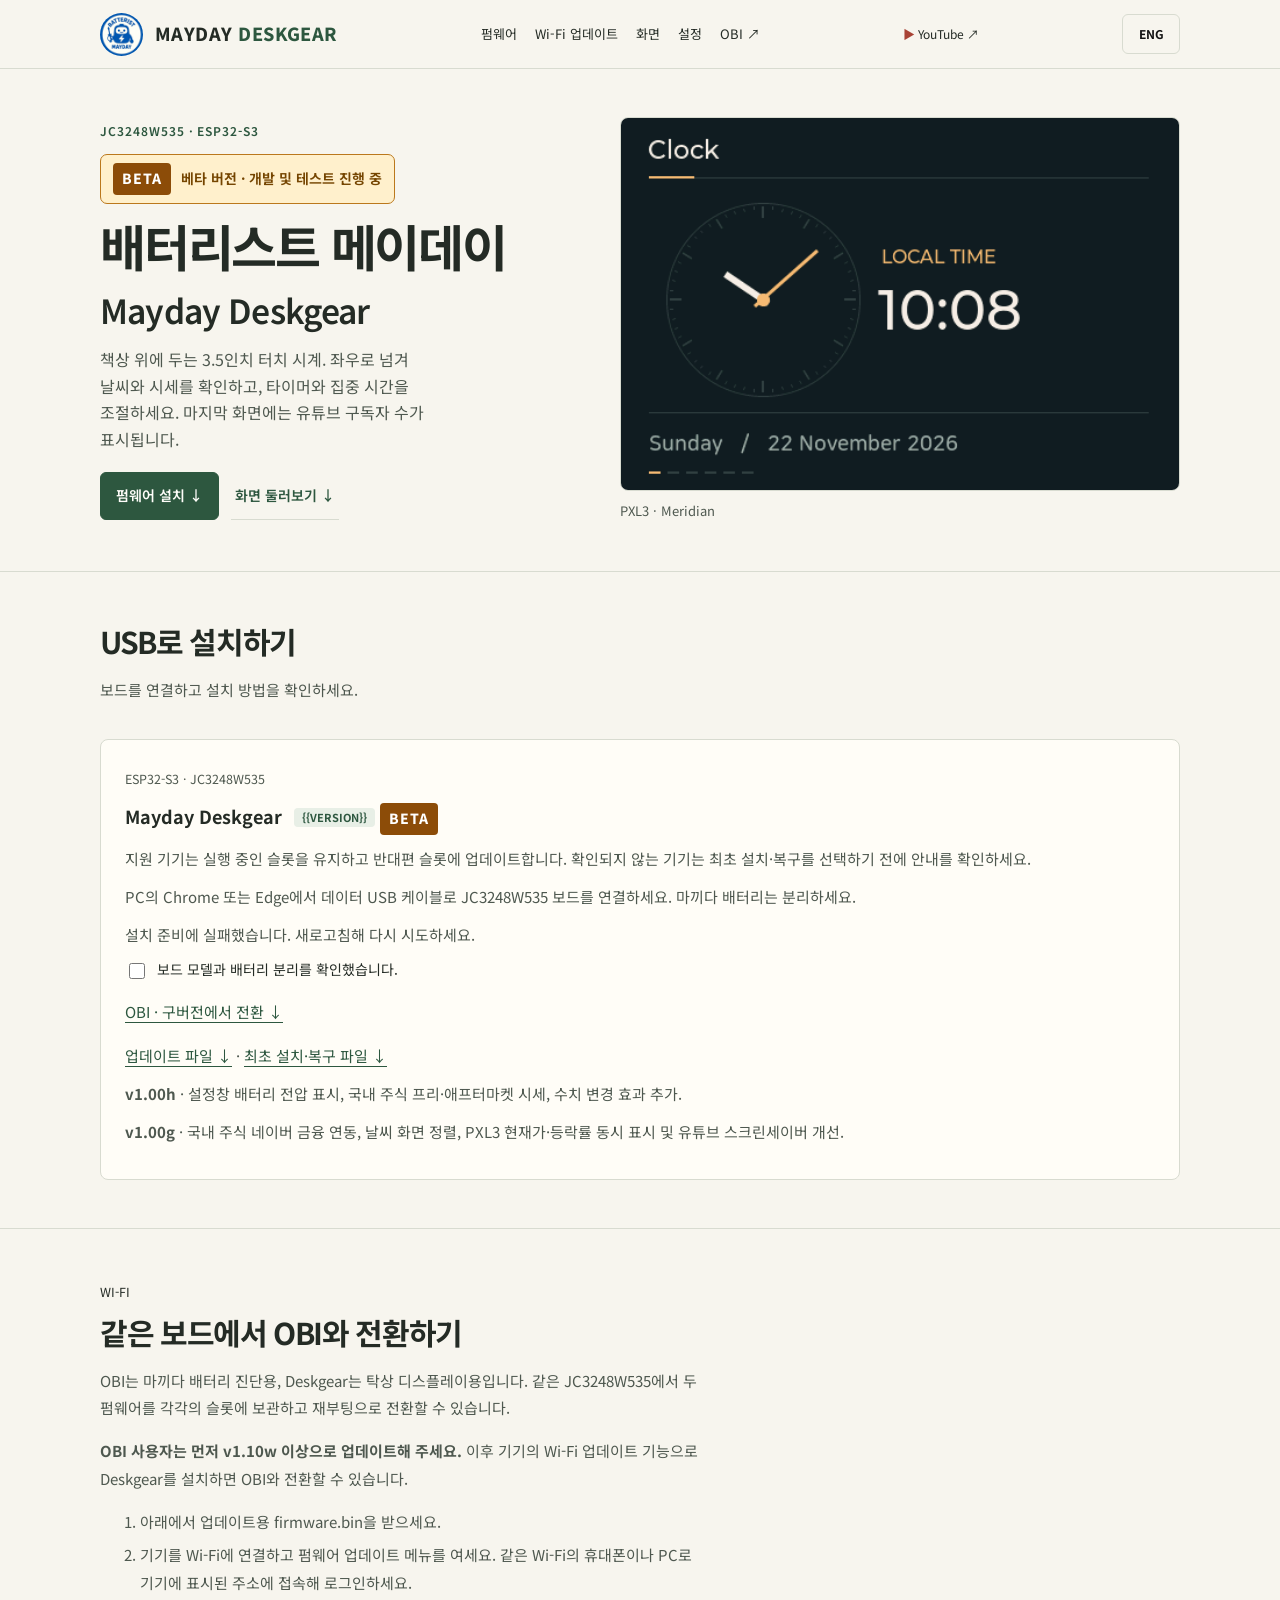
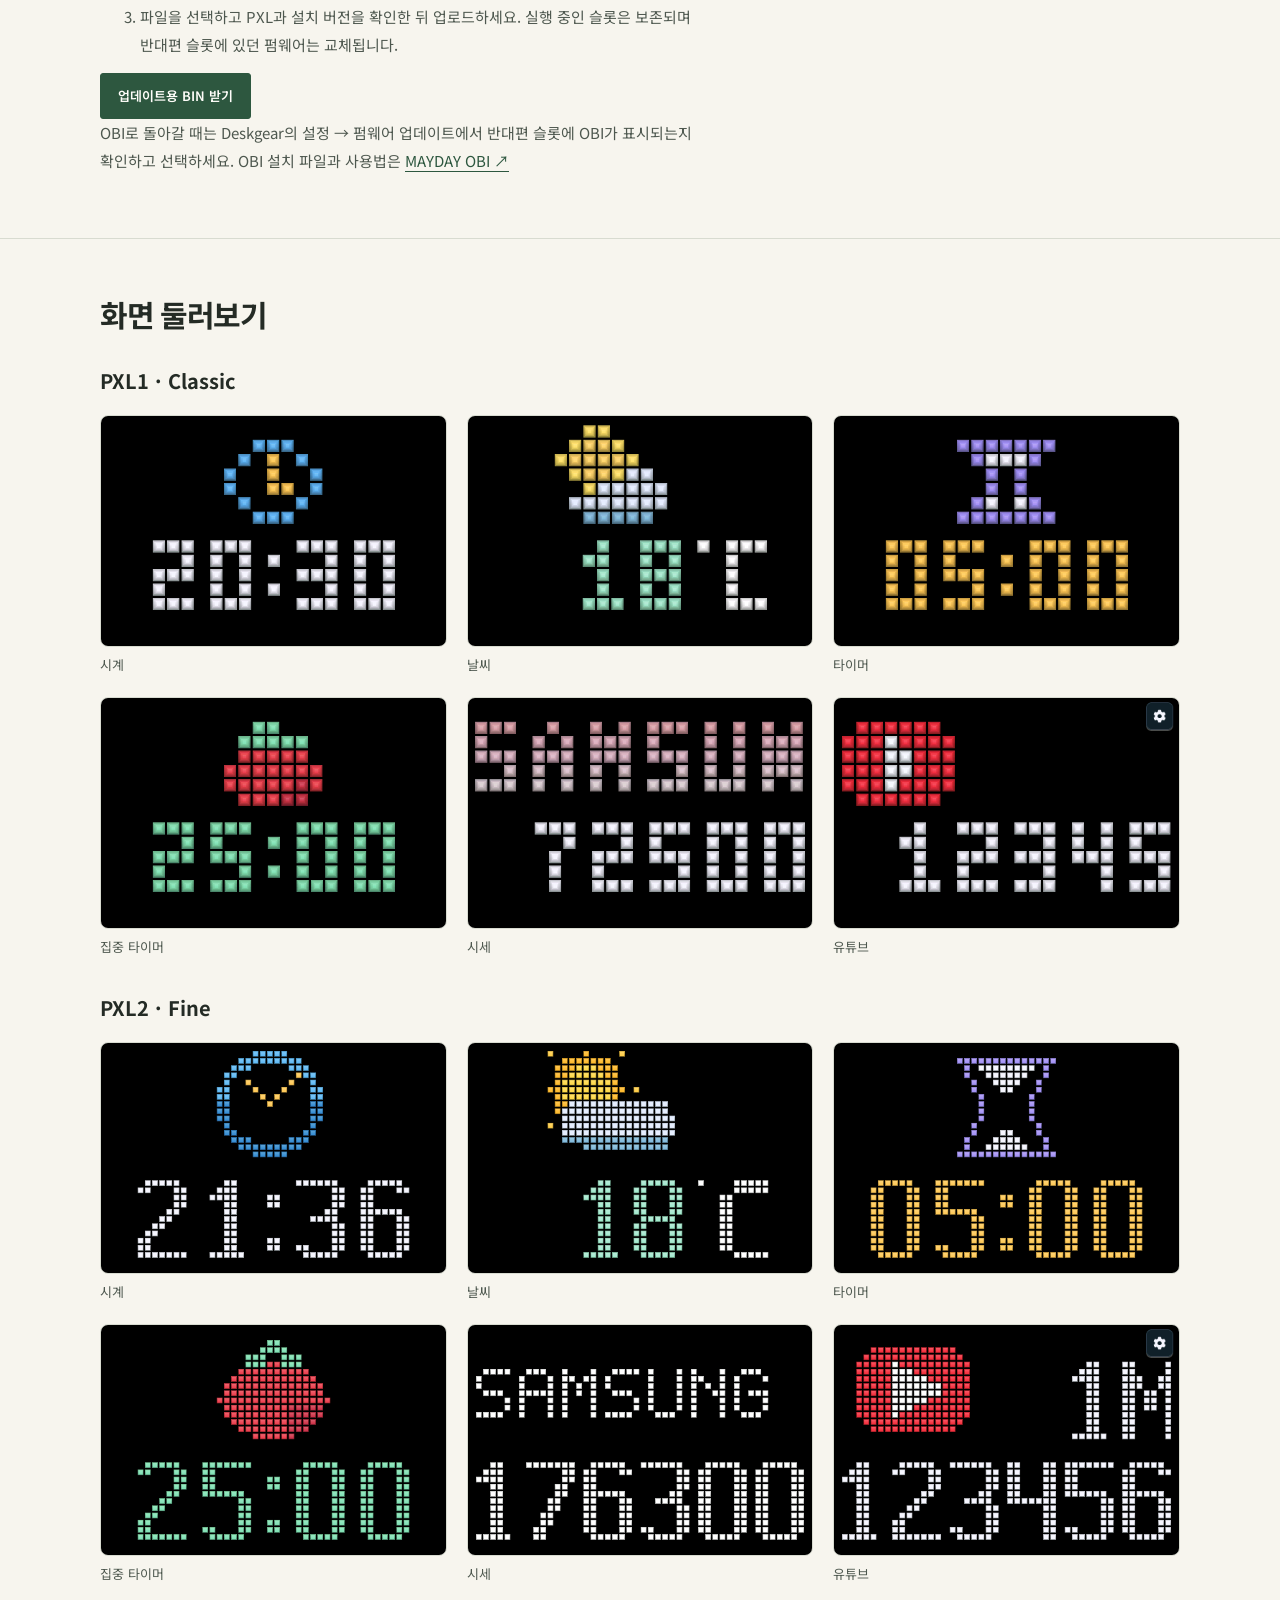
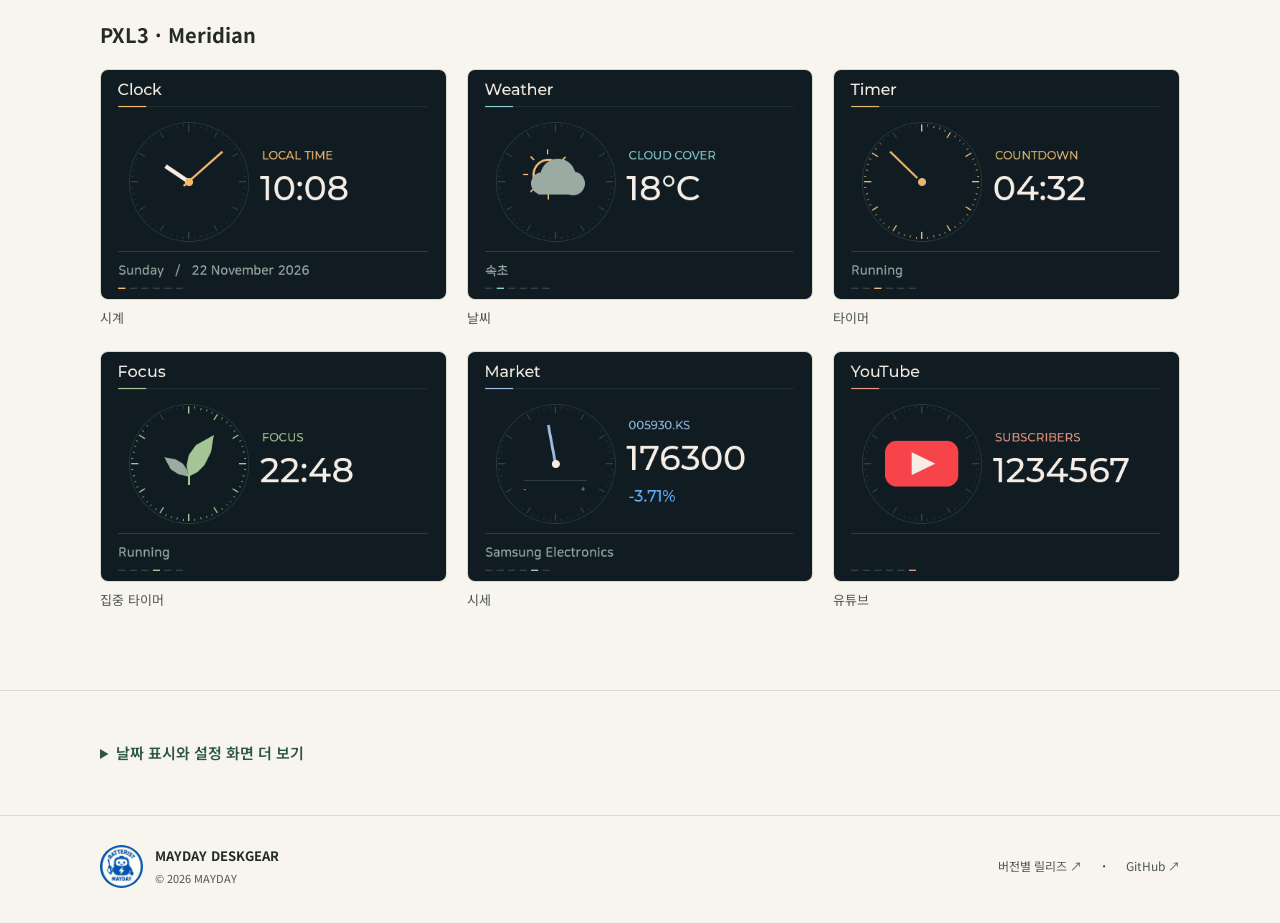
==== commit a9a028fb: "Release Deskgear v1.00h with battery voltage and extended market quotes" ====
--- a/site/index.html
+++ b/site/index.html
@@ -1 +1 @@
-<!doctype html><html lang="ko"><meta charset="utf-8"><meta name="viewport" content="width=device-width,initial-scale=1"><title>Mayday Deskgear · 펌웨어</title><link rel="icon" type="image/jpeg" href="assets/batterist-mayday-logo.jpg"><meta name="theme-color" content="#f7f5ee"><link rel="stylesheet" href="assets/obi-styles.css"><link rel="stylesheet" href="assets/obi-workbench.css"><link rel="stylesheet" href="assets/deskgear-theme.css?v=20261124"><link rel="stylesheet" href="assets/beta.css"><body class="workbench-design"><header class="site-header"><div class="container nav-bar"><a href="#top" class="wordmark" aria-label="MAYDAY Deskgear 홈"><img src="assets/batterist-mayday-logo.jpg" alt="배터리스트 메이데이 로고" class="brand-logo" width="48" height="48"><span>MAYDAY<span class="brand-accent"> DESKGEAR</span></span></a><nav class="nav-links" aria-label="주요 메뉴"><a href="#update">펌웨어</a><a href="#wifi">Wi-Fi 업데이트</a><a href="#screens">화면</a><a href="#settings">설정</a><a href="https://maydaycom.github.io/mayday-obi/">OBI ↗</a></nav><a href="https://www.youtube.com/@batterist_mayday" target="_blank" rel="noopener noreferrer" class="nav-youtube"><span class="play-symbol">▶</span> YouTube ↗</a><a class="nav-language" href="en/" lang="en" hreflang="en">ENG</a></div><nav class="mobile-section-nav container" aria-label="빠른 이동"><a href="#update">펌웨어</a><a href="#wifi">Wi-Fi 업데이트</a><a href="#screens">화면</a><a href="#settings">설정</a><a href="https://maydaycom.github.io/mayday-obi/">OBI ↗</a></nav></header><main id="top"><section class="hero container"><div class="hero-copy"><small>JC3248W535 · ESP32-S3</small><div class="beta-banner"><strong>BETA</strong><span>베타 버전 · 개발 및 테스트 진행 중</span></div><h1>배터리스트 메이데이</h1><p class="hero-product">Mayday Deskgear</p><p class="hero-subtitle">책상 위에 두는 3.5인치 터치 시계. 좌우로 넘겨 날씨와 시세를 확인하고, 타이머와 집중 시간을 조절하세요. 마지막 화면에는 유튜브 구독자 수가 표시됩니다.</p><div class="hero-cta"><a class="btn btn-primary" href="#update">펌웨어 설치 ↓</a><a class="btn btn-secondary" href="#screens">화면 둘러보기 ↓</a></div></div><div class="hero-visual"><figure class="hero-product-photo"><img src="assets/meridian.png" width="480" height="320" alt="PXL3 Meridian 시계 화면"><figcaption>PXL3 · Meridian</figcaption></figure></div></section><section id="update" class="section"><div class="container install"><div class="section-heading"><h2>USB로 설치하기</h2><p>보드를 연결하고 설치 방법을 확인하세요.</p></div><article class="release-main"><small>ESP32-S3 · JC3248W535</small><h3>Mayday Deskgear <span class="release-version">{{VERSION}}</span> <span class="beta-badge">BETA</span></h3><p>지원 기기는 실행 중인 슬롯을 유지하고 반대편 슬롯에 업데이트합니다. 확인되지 않는 기기는 최초 설치·복구를 선택하기 전에 안내를 확인하세요.</p><p>PC의 Chrome 또는 Edge에서 데이터 USB 케이블로 JC3248W535 보드를 연결하세요. 마끼다 배터리는 분리하세요.</p><p id="usb-status" role="status">설치 도구를 준비하고 있습니다.</p><label class="install-confirm"><input id="board-ok" type="checkbox"> 보드 모델과 배터리 분리를 확인했습니다.</label><div class="install-actions"><esp-web-install-button><button class="btn btn-primary" slot="activate" id="usb-go" disabled>USB로 펌웨어 설치</button></esp-web-install-button> <a href="#wifi">OBI · 구버전에서 전환 ↓</a></div><p><a download href="firmware/firmware.bin">업데이트 파일 ↓</a> · <a download href="firmware/firmware.factory.bin">최초 설치·복구 파일 ↓</a></p><p><strong>v1.00g</strong> · 국내 주식 네이버 금융 연동, 날씨 화면 정렬, PXL3 현재가·등락률 동시 표시 및 유튜브 스크린세이버 개선.</p></article></div></section><section id="wifi" class="section"><div class="container"><small>WI-FI</small><h2>같은 보드에서 OBI와 전환하기</h2><p>OBI는 마끼다 배터리 진단용, Deskgear는 탁상 디스플레이용입니다. 같은 JC3248W535에서 두 펌웨어를 각각의 슬롯에 보관하고 재부팅으로 전환할 수 있습니다.</p><p><strong>OBI 사용자는 먼저 v1.10w 이상으로 업데이트해 주세요.</strong> 이후 기기의 Wi-Fi 업데이트 기능으로 Deskgear를 설치하면 OBI와 전환할 수 있습니다.</p><ol><li>아래에서 업데이트용 firmware.bin을 받으세요.</li><li>기기를 Wi-Fi에 연결하고 펌웨어 업데이트 메뉴를 여세요. 같은 Wi-Fi의 휴대폰이나 PC로 기기에 표시된 주소에 접속해 로그인하세요.</li><li>파일을 선택하고 PXL과 설치 버전을 확인한 뒤 업로드하세요. 실행 중인 슬롯은 보존되며 반대편 슬롯에 있던 펌웨어는 교체됩니다.</li></ol><a class="btn btn-primary" download href="firmware/firmware.bin">업데이트용 BIN 받기</a><p>OBI로 돌아갈 때는 Deskgear의 설정 → 펌웨어 업데이트에서 반대편 슬롯에 OBI가 표시되는지 확인하고 선택하세요. OBI 설치 파일과 사용법은 <a href="https://maydaycom.github.io/mayday-obi/">MAYDAY OBI ↗</a></p></div></section><section id="screens" class="section"><div class="container"><h2>화면 둘러보기</h2><h3 id="pxl1">PXL1 · Classic</h3><div class="gallery"><figure><a href="assets/pxl1-clock.png"><img loading="lazy" width="480" height="320" src="assets/pxl1-clock.png" alt="PXL1 · Classic · 시계"></a><figcaption>시계</figcaption></figure><figure><a href="assets/pxl1-weather.png"><img loading="lazy" width="480" height="320" src="assets/pxl1-weather.png" alt="PXL1 · Classic · 날씨"></a><figcaption>날씨</figcaption></figure><figure><a href="assets/pxl1-timer.png"><img loading="lazy" width="480" height="320" src="assets/pxl1-timer.png" alt="PXL1 · Classic · 타이머"></a><figcaption>타이머</figcaption></figure><figure><a href="assets/pxl1-pomodoro.png"><img loading="lazy" width="480" height="320" src="assets/pxl1-pomodoro.png" alt="PXL1 · Classic · 집중 타이머"></a><figcaption>집중 타이머</figcaption></figure><figure><a href="assets/pxl1-market.png"><img loading="lazy" width="480" height="320" src="assets/pxl1-market.png" alt="PXL1 · Classic · 시세"></a><figcaption>시세</figcaption></figure><figure><a href="assets/pxl1-youtube.png"><img loading="lazy" width="480" height="320" src="assets/pxl1-youtube.png" alt="PXL1 · Classic · 유튜브"></a><figcaption>유튜브</figcaption></figure></div><h3 id="pxl2">PXL2 · Fine</h3><div class="gallery"><figure><a href="assets/pxl2-clock.png"><img loading="lazy" width="480" height="320" src="assets/pxl2-clock.png" alt="PXL2 · Fine · 시계"></a><figcaption>시계</figcaption></figure><figure><a href="assets/pxl2-weather.png"><img loading="lazy" width="480" height="320" src="assets/pxl2-weather.png" alt="PXL2 · Fine · 날씨"></a><figcaption>날씨</figcaption></figure><figure><a href="assets/pxl2-timer.png"><img loading="lazy" width="480" height="320" src="assets/pxl2-timer.png" alt="PXL2 · Fine · 타이머"></a><figcaption>타이머</figcaption></figure><figure><a href="assets/pxl2-pomodoro.png"><img loading="lazy" width="480" height="320" src="assets/pxl2-pomodoro.png" alt="PXL2 · Fine · 집중 타이머"></a><figcaption>집중 타이머</figcaption></figure><figure><a href="assets/pxl2-market.png"><img loading="lazy" width="480" height="320" src="assets/pxl2-market.png" alt="PXL2 · Fine · 시세"></a><figcaption>시세</figcaption></figure><figure><a href="assets/pxl2-youtube.png"><img loading="lazy" width="480" height="320" src="assets/pxl2-youtube.png" alt="PXL2 · Fine · 유튜브"></a><figcaption>유튜브</figcaption></figure></div><h3 id="pxl3">PXL3 · Meridian</h3><div class="gallery"><figure><a href="assets/pxl3-clock.png"><img loading="lazy" width="480" height="320" src="assets/pxl3-clock.png" alt="PXL3 · Meridian · 시계"></a><figcaption>시계</figcaption></figure><figure><a href="assets/pxl3-weather.png"><img loading="lazy" width="480" height="320" src="assets/pxl3-weather.png" alt="PXL3 · Meridian · 날씨"></a><figcaption>날씨</figcaption></figure><figure><a href="assets/pxl3-timer.png"><img loading="lazy" width="480" height="320" src="assets/pxl3-timer.png" alt="PXL3 · Meridian · 타이머"></a><figcaption>타이머</figcaption></figure><figure><a href="assets/pxl3-pomodoro.png"><img loading="lazy" width="480" height="320" src="assets/pxl3-pomodoro.png" alt="PXL3 · Meridian · 집중 타이머"></a><figcaption>집중 타이머</figcaption></figure><figure><a href="assets/pxl3-market.png"><img loading="lazy" width="480" height="320" src="assets/pxl3-market.png" alt="PXL3 · Meridian · 시세"></a><figcaption>시세</figcaption></figure><figure><a href="assets/pxl3-youtube.png"><img loading="lazy" width="480" height="320" src="assets/pxl3-youtube.png" alt="PXL3 · Meridian · 유튜브"></a><figcaption>유튜브</figcaption></figure></div></div></section><section id="settings" class="section"><div class="container"><details class="more"><summary>날짜 표시와 설정 화면 더 보기</summary><div class="gallery"><figure><a href="assets/pxl1-calendar.png"><img loading="lazy" width="480" height="320" src="assets/pxl1-calendar.png" alt="PXL1 날짜 표시"></a><figcaption>PXL1 날짜 표시</figcaption></figure><figure><a href="assets/pxl2-calendar.png"><img loading="lazy" width="480" height="320" src="assets/pxl2-calendar.png" alt="PXL2 날짜 표시"></a><figcaption>PXL2 날짜 표시</figcaption></figure><figure><a href="assets/settings-menu.png"><img loading="lazy" width="480" height="320" src="assets/settings-menu.png" alt="전체 설정"></a><figcaption>전체 설정</figcaption></figure><figure><a href="assets/settings-styles.png"><img loading="lazy" width="480" height="320" src="assets/settings-styles.png" alt="화면 스타일"></a><figcaption>화면 스타일</figcaption></figure><figure><a href="assets/settings-timer1.png"><img loading="lazy" width="480" height="320" src="assets/settings-timer1.png" alt="PXL1 타이머 설정"></a><figcaption>PXL1 타이머 설정</figcaption></figure><figure><a href="assets/settings-timer2.png"><img loading="lazy" width="480" height="320" src="assets/settings-timer2.png" alt="PXL2 타이머 설정"></a><figcaption>PXL2 타이머 설정</figcaption></figure><figure><a href="assets/settings-timer3.png"><img loading="lazy" width="480" height="320" src="assets/settings-timer3.png" alt="PXL3 타이머 설정"></a><figcaption>PXL3 타이머 설정</figcaption></figure><figure><a href="assets/settings-market3.png"><img loading="lazy" width="480" height="320" src="assets/settings-market3.png" alt="PXL3 시세 설정"></a><figcaption>PXL3 시세 설정</figcaption></figure><figure><a href="assets/pxl3-screensaver.png"><img loading="lazy" width="480" height="320" src="assets/pxl3-screensaver.png" alt="PXL3 유튜브 스크린세이버"></a><figcaption>PXL3 스크린세이버</figcaption></figure></div><p><a href="settings-demo.html">6가지 기능의 설정 화면 조작해 보기 (시뮬레이션) →</a></p></details></div></section></main><footer class="site-footer"><div class="container footer-line"><div class="footer-brand"><img src="assets/batterist-mayday-logo.jpg" alt="배터리스트 메이데이 로고" class="footer-brand-logo" width="46" height="46" loading="lazy"><span class="footer-brand-text"><strong>MAYDAY DESKGEAR</strong><span>© 2026 MAYDAY</span></span></div><div class="footer-links"><a href="https://github.com/MayDayCom/mayday-deskgear/releases">버전별 릴리즈 ↗</a> · <a href="https://github.com/MayDayCom/mayday-deskgear">GitHub ↗</a></div></div></footer><script type="module" src="assets/deskgear-install.js"></script></body></html>
+<!doctype html><html lang="ko"><meta charset="utf-8"><meta name="viewport" content="width=device-width,initial-scale=1"><title>Mayday Deskgear · 펌웨어</title><link rel="icon" type="image/jpeg" href="assets/batterist-mayday-logo.jpg"><meta name="theme-color" content="#f7f5ee"><link rel="stylesheet" href="assets/obi-styles.css"><link rel="stylesheet" href="assets/obi-workbench.css"><link rel="stylesheet" href="assets/deskgear-theme.css?v=20261124"><link rel="stylesheet" href="assets/beta.css"><body class="workbench-design"><header class="site-header"><div class="container nav-bar"><a href="#top" class="wordmark" aria-label="MAYDAY Deskgear 홈"><img src="assets/batterist-mayday-logo.jpg" alt="배터리스트 메이데이 로고" class="brand-logo" width="48" height="48"><span>MAYDAY<span class="brand-accent"> DESKGEAR</span></span></a><nav class="nav-links" aria-label="주요 메뉴"><a href="#update">펌웨어</a><a href="#wifi">Wi-Fi 업데이트</a><a href="#screens">화면</a><a href="#settings">설정</a><a href="https://maydaycom.github.io/mayday-obi/">OBI ↗</a></nav><a href="https://www.youtube.com/@batterist_mayday" target="_blank" rel="noopener noreferrer" class="nav-youtube"><span class="play-symbol">▶</span> YouTube ↗</a><a class="nav-language" href="en/" lang="en" hreflang="en">ENG</a></div><nav class="mobile-section-nav container" aria-label="빠른 이동"><a href="#update">펌웨어</a><a href="#wifi">Wi-Fi 업데이트</a><a href="#screens">화면</a><a href="#settings">설정</a><a href="https://maydaycom.github.io/mayday-obi/">OBI ↗</a></nav></header><main id="top"><section class="hero container"><div class="hero-copy"><small>JC3248W535 · ESP32-S3</small><div class="beta-banner"><strong>BETA</strong><span>베타 버전 · 개발 및 테스트 진행 중</span></div><h1>배터리스트 메이데이</h1><p class="hero-product">Mayday Deskgear</p><p class="hero-subtitle">책상 위에 두는 3.5인치 터치 시계. 좌우로 넘겨 날씨와 시세를 확인하고, 타이머와 집중 시간을 조절하세요. 마지막 화면에는 유튜브 구독자 수가 표시됩니다.</p><div class="hero-cta"><a class="btn btn-primary" href="#update">펌웨어 설치 ↓</a><a class="btn btn-secondary" href="#screens">화면 둘러보기 ↓</a></div></div><div class="hero-visual"><figure class="hero-product-photo"><img src="assets/meridian.png" width="480" height="320" alt="PXL3 Meridian 시계 화면"><figcaption>PXL3 · Meridian</figcaption></figure></div></section><section id="update" class="section"><div class="container install"><div class="section-heading"><h2>USB로 설치하기</h2><p>보드를 연결하고 설치 방법을 확인하세요.</p></div><article class="release-main"><small>ESP32-S3 · JC3248W535</small><h3>Mayday Deskgear <span class="release-version">{{VERSION}}</span> <span class="beta-badge">BETA</span></h3><p>지원 기기는 실행 중인 슬롯을 유지하고 반대편 슬롯에 업데이트합니다. 확인되지 않는 기기는 최초 설치·복구를 선택하기 전에 안내를 확인하세요.</p><p>PC의 Chrome 또는 Edge에서 데이터 USB 케이블로 JC3248W535 보드를 연결하세요. 마끼다 배터리는 분리하세요.</p><p id="usb-status" role="status">설치 도구를 준비하고 있습니다.</p><label class="install-confirm"><input id="board-ok" type="checkbox"> 보드 모델과 배터리 분리를 확인했습니다.</label><div class="install-actions"><esp-web-install-button><button class="btn btn-primary" slot="activate" id="usb-go" disabled>USB로 펌웨어 설치</button></esp-web-install-button> <a href="#wifi">OBI · 구버전에서 전환 ↓</a></div><p><a download href="firmware/firmware.bin">업데이트 파일 ↓</a> · <a download href="firmware/firmware.factory.bin">최초 설치·복구 파일 ↓</a></p><p><strong>v1.00h</strong> · 설정창 배터리 전압 표시, 국내 주식 프리·애프터마켓 시세, 수치 변경 효과 추가.</p><p><strong>v1.00g</strong> · 국내 주식 네이버 금융 연동, 날씨 화면 정렬, PXL3 현재가·등락률 동시 표시 및 유튜브 스크린세이버 개선.</p></article></div></section><section id="wifi" class="section"><div class="container"><small>WI-FI</small><h2>같은 보드에서 OBI와 전환하기</h2><p>OBI는 마끼다 배터리 진단용, Deskgear는 탁상 디스플레이용입니다. 같은 JC3248W535에서 두 펌웨어를 각각의 슬롯에 보관하고 재부팅으로 전환할 수 있습니다.</p><p><strong>OBI 사용자는 먼저 v1.10w 이상으로 업데이트해 주세요.</strong> 이후 기기의 Wi-Fi 업데이트 기능으로 Deskgear를 설치하면 OBI와 전환할 수 있습니다.</p><ol><li>아래에서 업데이트용 firmware.bin을 받으세요.</li><li>기기를 Wi-Fi에 연결하고 펌웨어 업데이트 메뉴를 여세요. 같은 Wi-Fi의 휴대폰이나 PC로 기기에 표시된 주소에 접속해 로그인하세요.</li><li>파일을 선택하고 PXL과 설치 버전을 확인한 뒤 업로드하세요. 실행 중인 슬롯은 보존되며 반대편 슬롯에 있던 펌웨어는 교체됩니다.</li></ol><a class="btn btn-primary" download href="firmware/firmware.bin">업데이트용 BIN 받기</a><p>OBI로 돌아갈 때는 Deskgear의 설정 → 펌웨어 업데이트에서 반대편 슬롯에 OBI가 표시되는지 확인하고 선택하세요. OBI 설치 파일과 사용법은 <a href="https://maydaycom.github.io/mayday-obi/">MAYDAY OBI ↗</a></p></div></section><section id="screens" class="section"><div class="container"><h2>화면 둘러보기</h2><h3 id="pxl1">PXL1 · Classic</h3><div class="gallery"><figure><a href="assets/pxl1-clock.png"><img loading="lazy" width="480" height="320" src="assets/pxl1-clock.png" alt="PXL1 · Classic · 시계"></a><figcaption>시계</figcaption></figure><figure><a href="assets/pxl1-weather.png"><img loading="lazy" width="480" height="320" src="assets/pxl1-weather.png" alt="PXL1 · Classic · 날씨"></a><figcaption>날씨</figcaption></figure><figure><a href="assets/pxl1-timer.png"><img loading="lazy" width="480" height="320" src="assets/pxl1-timer.png" alt="PXL1 · Classic · 타이머"></a><figcaption>타이머</figcaption></figure><figure><a href="assets/pxl1-pomodoro.png"><img loading="lazy" width="480" height="320" src="assets/pxl1-pomodoro.png" alt="PXL1 · Classic · 집중 타이머"></a><figcaption>집중 타이머</figcaption></figure><figure><a href="assets/pxl1-market.png"><img loading="lazy" width="480" height="320" src="assets/pxl1-market.png" alt="PXL1 · Classic · 시세"></a><figcaption>시세</figcaption></figure><figure><a href="assets/pxl1-youtube.png"><img loading="lazy" width="480" height="320" src="assets/pxl1-youtube.png" alt="PXL1 · Classic · 유튜브"></a><figcaption>유튜브</figcaption></figure></div><h3 id="pxl2">PXL2 · Fine</h3><div class="gallery"><figure><a href="assets/pxl2-clock.png"><img loading="lazy" width="480" height="320" src="assets/pxl2-clock.png" alt="PXL2 · Fine · 시계"></a><figcaption>시계</figcaption></figure><figure><a href="assets/pxl2-weather.png"><img loading="lazy" width="480" height="320" src="assets/pxl2-weather.png" alt="PXL2 · Fine · 날씨"></a><figcaption>날씨</figcaption></figure><figure><a href="assets/pxl2-timer.png"><img loading="lazy" width="480" height="320" src="assets/pxl2-timer.png" alt="PXL2 · Fine · 타이머"></a><figcaption>타이머</figcaption></figure><figure><a href="assets/pxl2-pomodoro.png"><img loading="lazy" width="480" height="320" src="assets/pxl2-pomodoro.png" alt="PXL2 · Fine · 집중 타이머"></a><figcaption>집중 타이머</figcaption></figure><figure><a href="assets/pxl2-market.png"><img loading="lazy" width="480" height="320" src="assets/pxl2-market.png" alt="PXL2 · Fine · 시세"></a><figcaption>시세</figcaption></figure><figure><a href="assets/pxl2-youtube.png"><img loading="lazy" width="480" height="320" src="assets/pxl2-youtube.png" alt="PXL2 · Fine · 유튜브"></a><figcaption>유튜브</figcaption></figure></div><h3 id="pxl3">PXL3 · Meridian</h3><div class="gallery"><figure><a href="assets/pxl3-clock.png"><img loading="lazy" width="480" height="320" src="assets/pxl3-clock.png" alt="PXL3 · Meridian · 시계"></a><figcaption>시계</figcaption></figure><figure><a href="assets/pxl3-weather.png"><img loading="lazy" width="480" height="320" src="assets/pxl3-weather.png" alt="PXL3 · Meridian · 날씨"></a><figcaption>날씨</figcaption></figure><figure><a href="assets/pxl3-timer.png"><img loading="lazy" width="480" height="320" src="assets/pxl3-timer.png" alt="PXL3 · Meridian · 타이머"></a><figcaption>타이머</figcaption></figure><figure><a href="assets/pxl3-pomodoro.png"><img loading="lazy" width="480" height="320" src="assets/pxl3-pomodoro.png" alt="PXL3 · Meridian · 집중 타이머"></a><figcaption>집중 타이머</figcaption></figure><figure><a href="assets/pxl3-market.png"><img loading="lazy" width="480" height="320" src="assets/pxl3-market.png" alt="PXL3 · Meridian · 시세"></a><figcaption>시세</figcaption></figure><figure><a href="assets/pxl3-youtube.png"><img loading="lazy" width="480" height="320" src="assets/pxl3-youtube.png" alt="PXL3 · Meridian · 유튜브"></a><figcaption>유튜브</figcaption></figure></div></div></section><section id="settings" class="section"><div class="container"><details class="more"><summary>날짜 표시와 설정 화면 더 보기</summary><div class="gallery"><figure><a href="assets/pxl1-calendar.png"><img loading="lazy" width="480" height="320" src="assets/pxl1-calendar.png" alt="PXL1 날짜 표시"></a><figcaption>PXL1 날짜 표시</figcaption></figure><figure><a href="assets/pxl2-calendar.png"><img loading="lazy" width="480" height="320" src="assets/pxl2-calendar.png" alt="PXL2 날짜 표시"></a><figcaption>PXL2 날짜 표시</figcaption></figure><figure><a href="assets/settings-menu.png"><img loading="lazy" width="480" height="320" src="assets/settings-menu.png" alt="전체 설정"></a><figcaption>전체 설정</figcaption></figure><figure><a href="assets/settings-styles.png"><img loading="lazy" width="480" height="320" src="assets/settings-styles.png" alt="화면 스타일"></a><figcaption>화면 스타일</figcaption></figure><figure><a href="assets/settings-timer1.png"><img loading="lazy" width="480" height="320" src="assets/settings-timer1.png" alt="PXL1 타이머 설정"></a><figcaption>PXL1 타이머 설정</figcaption></figure><figure><a href="assets/settings-timer2.png"><img loading="lazy" width="480" height="320" src="assets/settings-timer2.png" alt="PXL2 타이머 설정"></a><figcaption>PXL2 타이머 설정</figcaption></figure><figure><a href="assets/settings-timer3.png"><img loading="lazy" width="480" height="320" src="assets/settings-timer3.png" alt="PXL3 타이머 설정"></a><figcaption>PXL3 타이머 설정</figcaption></figure><figure><a href="assets/settings-market3.png"><img loading="lazy" width="480" height="320" src="assets/settings-market3.png" alt="PXL3 시세 설정"></a><figcaption>PXL3 시세 설정</figcaption></figure><figure><a href="assets/pxl3-screensaver.png"><img loading="lazy" width="480" height="320" src="assets/pxl3-screensaver.png" alt="PXL3 유튜브 스크린세이버"></a><figcaption>PXL3 스크린세이버</figcaption></figure></div><p><a href="settings-demo.html">6가지 기능의 설정 화면 조작해 보기 (시뮬레이션) →</a></p></details></div></section></main><footer class="site-footer"><div class="container footer-line"><div class="footer-brand"><img src="assets/batterist-mayday-logo.jpg" alt="배터리스트 메이데이 로고" class="footer-brand-logo" width="46" height="46" loading="lazy"><span class="footer-brand-text"><strong>MAYDAY DESKGEAR</strong><span>© 2026 MAYDAY</span></span></div><div class="footer-links"><a href="https://github.com/MayDayCom/mayday-deskgear/releases">버전별 릴리즈 ↗</a> · <a href="https://github.com/MayDayCom/mayday-deskgear">GitHub ↗</a></div></div></footer><script type="module" src="assets/deskgear-install.js"></script></body></html>
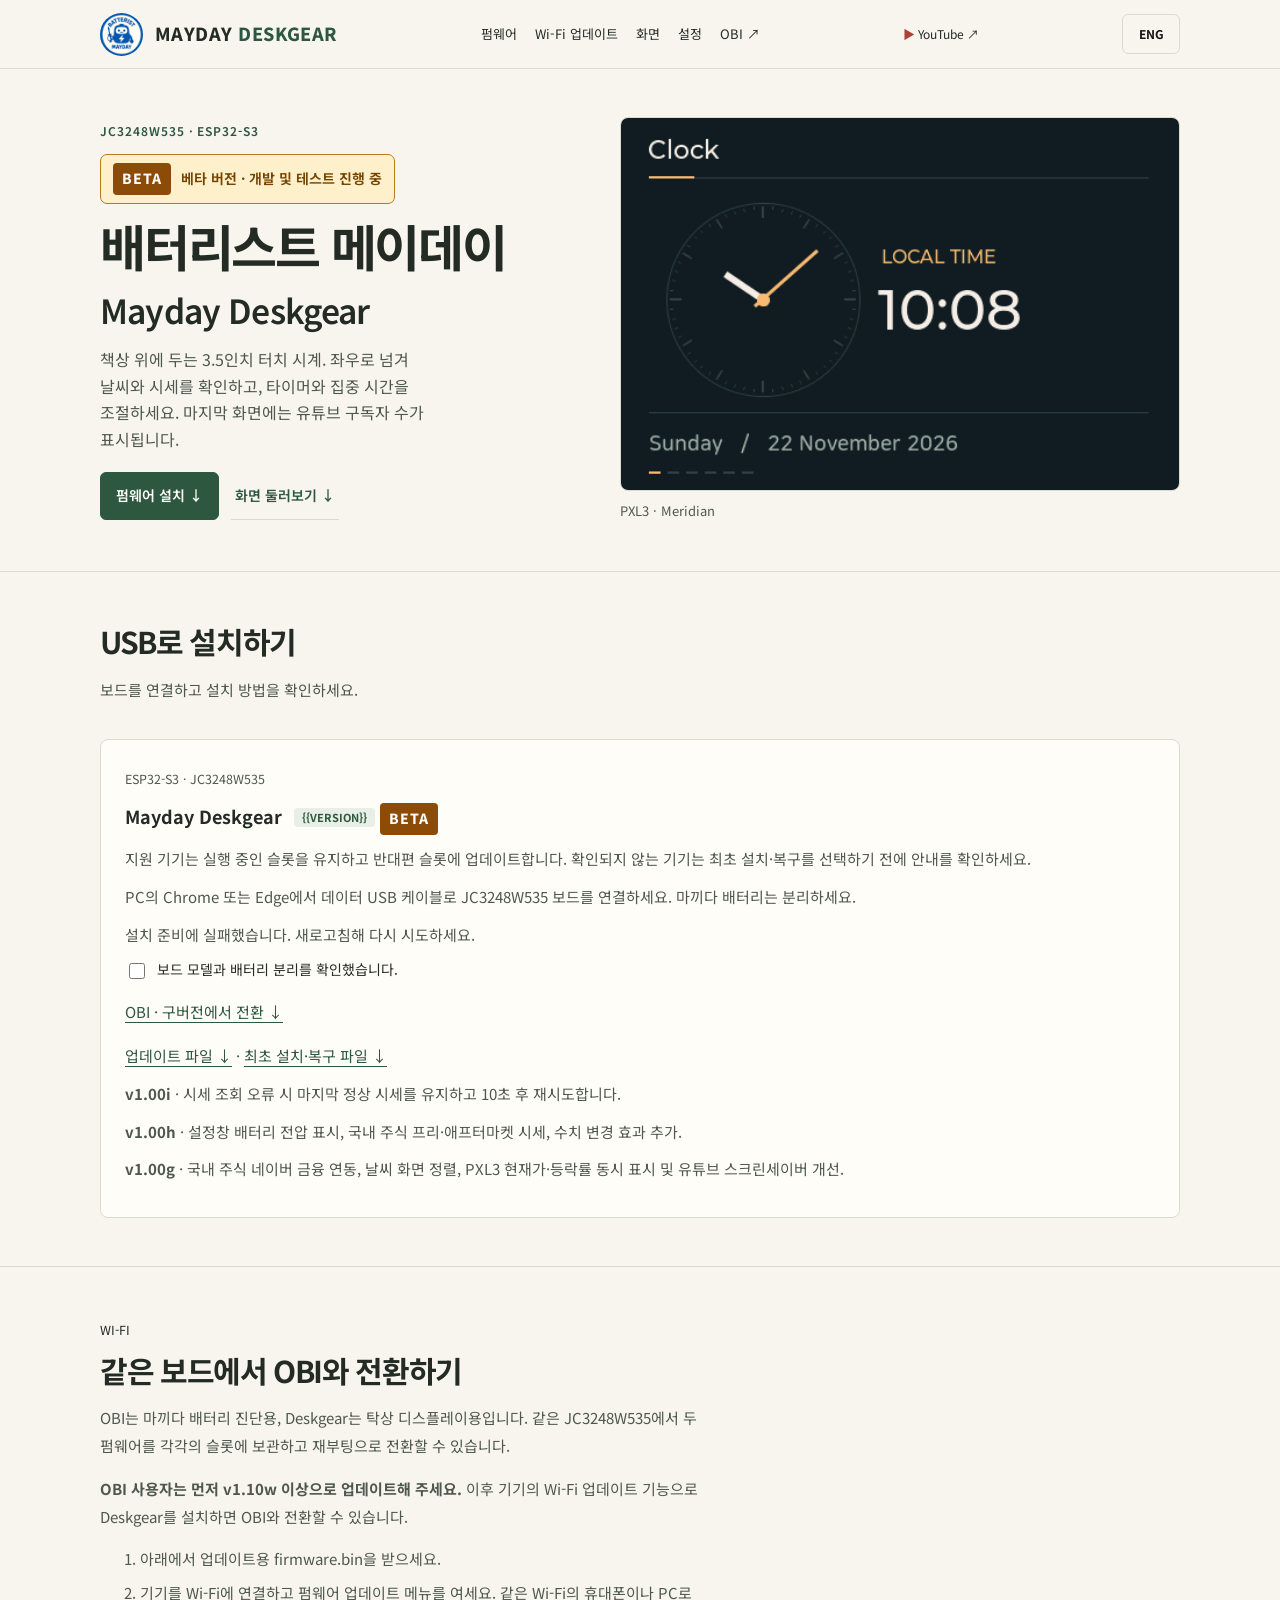
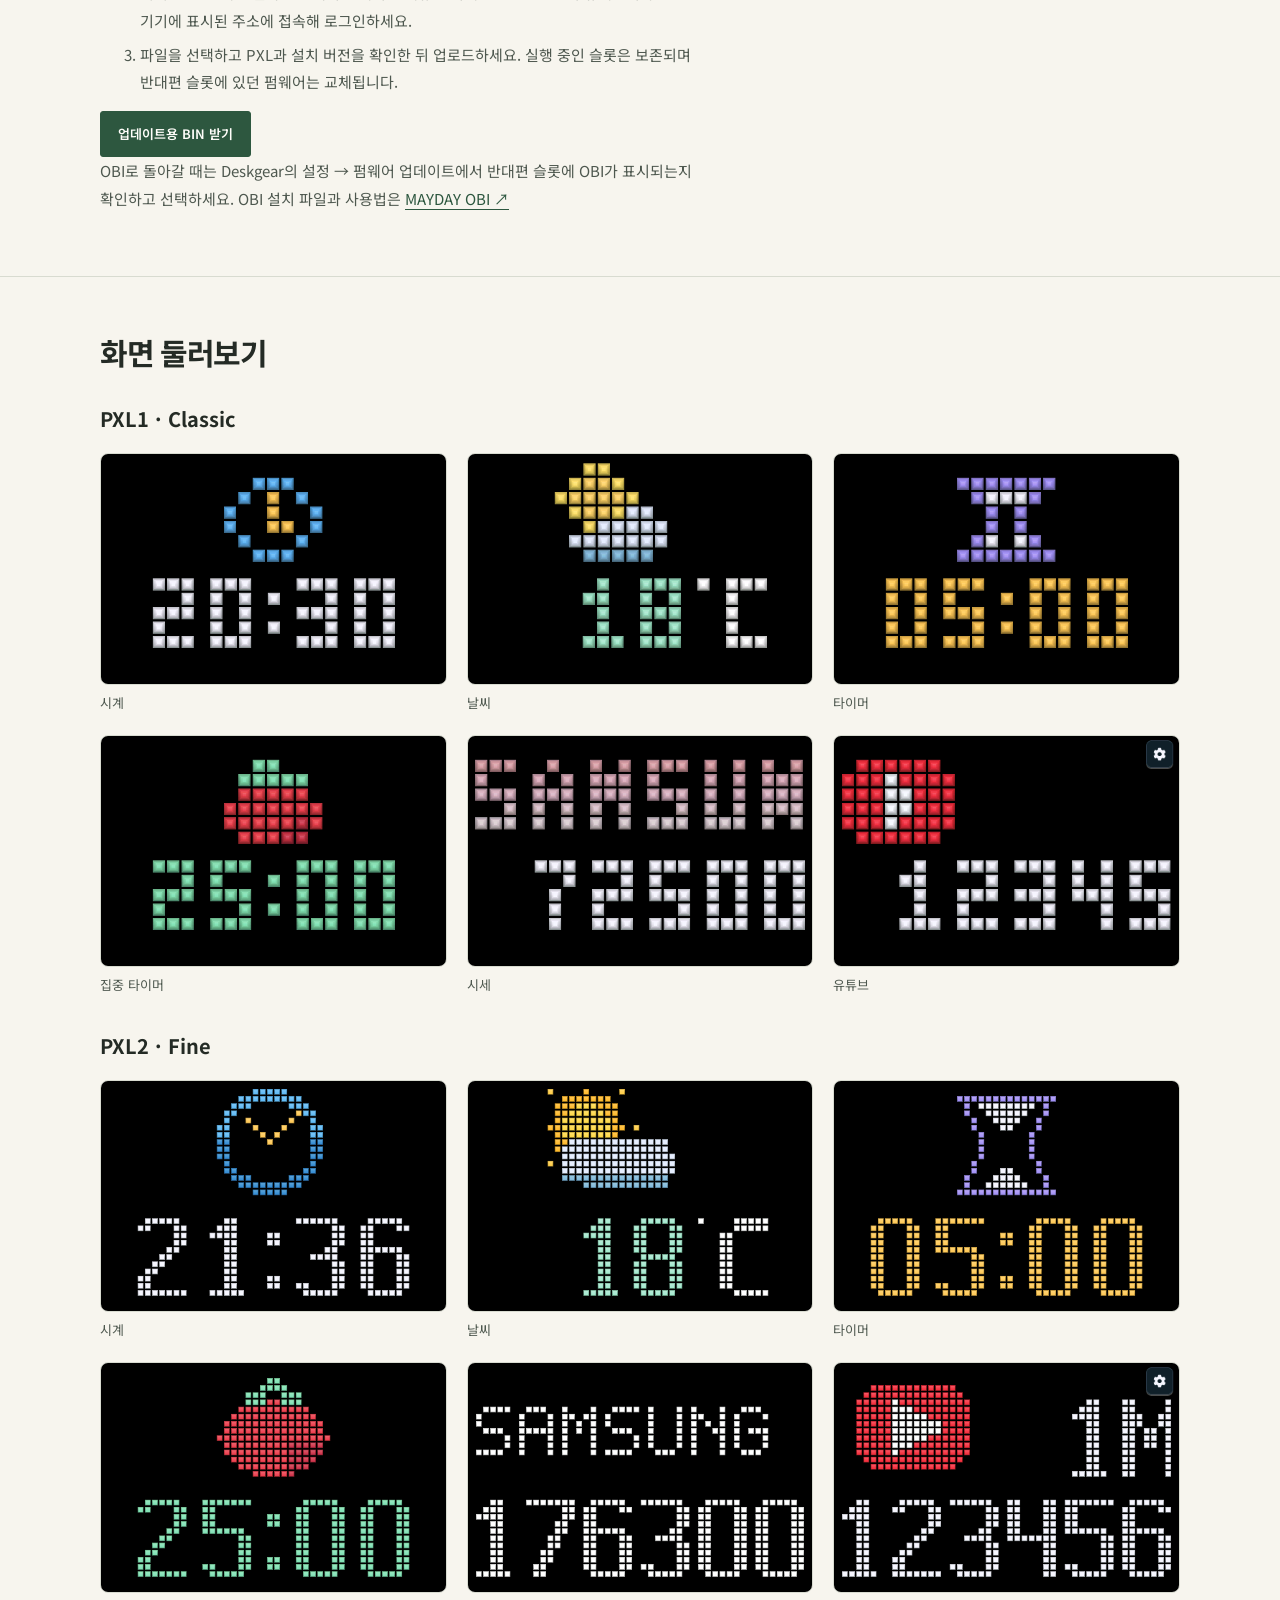
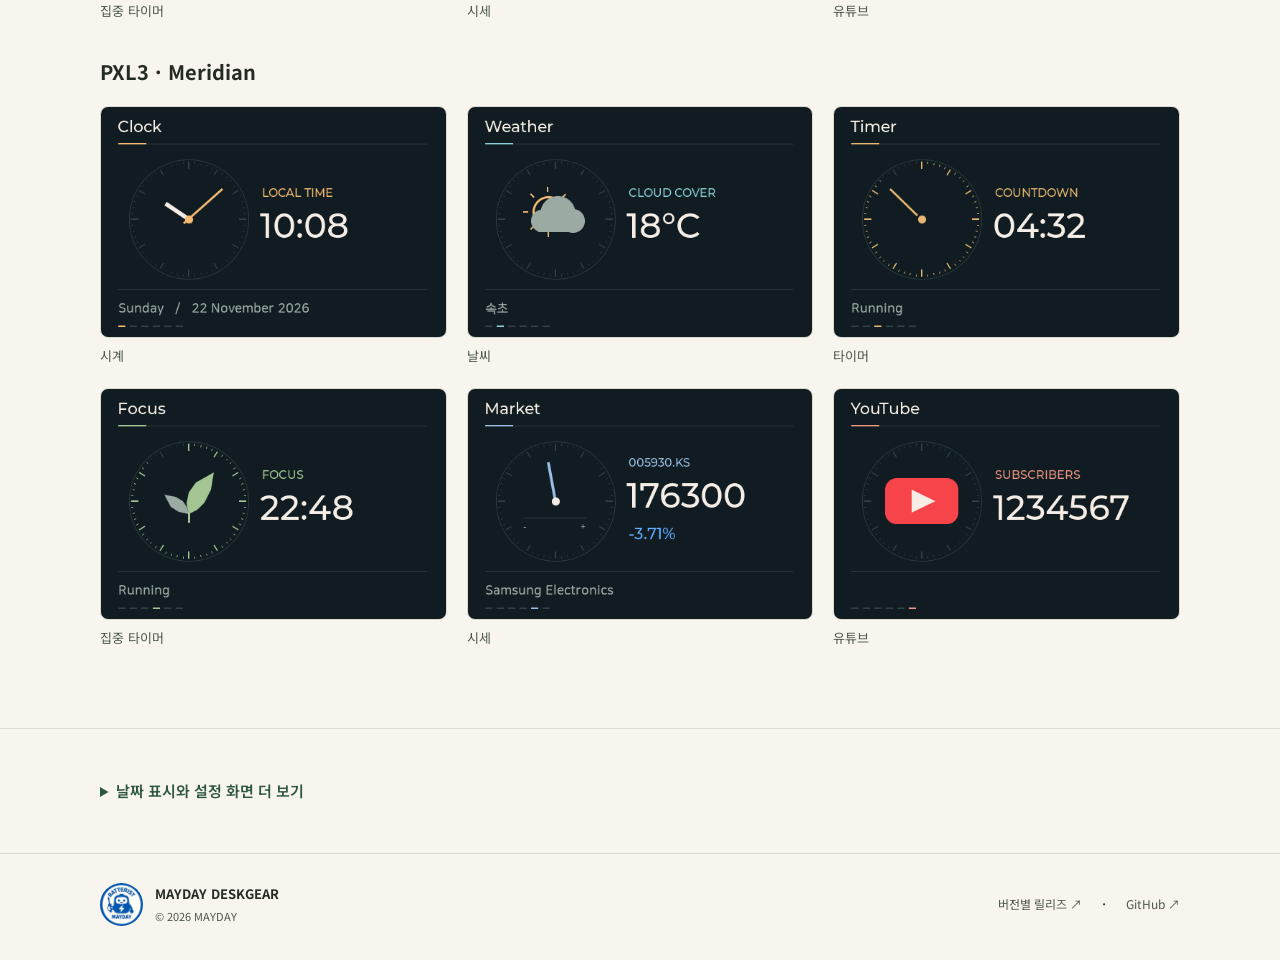
==== commit 352159ab: "Release Deskgear v1.00i with resilient market quote refresh" ====
--- a/site/index.html
+++ b/site/index.html
@@ -1 +1 @@
-<!doctype html><html lang="ko"><meta charset="utf-8"><meta name="viewport" content="width=device-width,initial-scale=1"><title>Mayday Deskgear · 펌웨어</title><link rel="icon" type="image/jpeg" href="assets/batterist-mayday-logo.jpg"><meta name="theme-color" content="#f7f5ee"><link rel="stylesheet" href="assets/obi-styles.css"><link rel="stylesheet" href="assets/obi-workbench.css"><link rel="stylesheet" href="assets/deskgear-theme.css?v=20261124"><link rel="stylesheet" href="assets/beta.css"><body class="workbench-design"><header class="site-header"><div class="container nav-bar"><a href="#top" class="wordmark" aria-label="MAYDAY Deskgear 홈"><img src="assets/batterist-mayday-logo.jpg" alt="배터리스트 메이데이 로고" class="brand-logo" width="48" height="48"><span>MAYDAY<span class="brand-accent"> DESKGEAR</span></span></a><nav class="nav-links" aria-label="주요 메뉴"><a href="#update">펌웨어</a><a href="#wifi">Wi-Fi 업데이트</a><a href="#screens">화면</a><a href="#settings">설정</a><a href="https://maydaycom.github.io/mayday-obi/">OBI ↗</a></nav><a href="https://www.youtube.com/@batterist_mayday" target="_blank" rel="noopener noreferrer" class="nav-youtube"><span class="play-symbol">▶</span> YouTube ↗</a><a class="nav-language" href="en/" lang="en" hreflang="en">ENG</a></div><nav class="mobile-section-nav container" aria-label="빠른 이동"><a href="#update">펌웨어</a><a href="#wifi">Wi-Fi 업데이트</a><a href="#screens">화면</a><a href="#settings">설정</a><a href="https://maydaycom.github.io/mayday-obi/">OBI ↗</a></nav></header><main id="top"><section class="hero container"><div class="hero-copy"><small>JC3248W535 · ESP32-S3</small><div class="beta-banner"><strong>BETA</strong><span>베타 버전 · 개발 및 테스트 진행 중</span></div><h1>배터리스트 메이데이</h1><p class="hero-product">Mayday Deskgear</p><p class="hero-subtitle">책상 위에 두는 3.5인치 터치 시계. 좌우로 넘겨 날씨와 시세를 확인하고, 타이머와 집중 시간을 조절하세요. 마지막 화면에는 유튜브 구독자 수가 표시됩니다.</p><div class="hero-cta"><a class="btn btn-primary" href="#update">펌웨어 설치 ↓</a><a class="btn btn-secondary" href="#screens">화면 둘러보기 ↓</a></div></div><div class="hero-visual"><figure class="hero-product-photo"><img src="assets/meridian.png" width="480" height="320" alt="PXL3 Meridian 시계 화면"><figcaption>PXL3 · Meridian</figcaption></figure></div></section><section id="update" class="section"><div class="container install"><div class="section-heading"><h2>USB로 설치하기</h2><p>보드를 연결하고 설치 방법을 확인하세요.</p></div><article class="release-main"><small>ESP32-S3 · JC3248W535</small><h3>Mayday Deskgear <span class="release-version">{{VERSION}}</span> <span class="beta-badge">BETA</span></h3><p>지원 기기는 실행 중인 슬롯을 유지하고 반대편 슬롯에 업데이트합니다. 확인되지 않는 기기는 최초 설치·복구를 선택하기 전에 안내를 확인하세요.</p><p>PC의 Chrome 또는 Edge에서 데이터 USB 케이블로 JC3248W535 보드를 연결하세요. 마끼다 배터리는 분리하세요.</p><p id="usb-status" role="status">설치 도구를 준비하고 있습니다.</p><label class="install-confirm"><input id="board-ok" type="checkbox"> 보드 모델과 배터리 분리를 확인했습니다.</label><div class="install-actions"><esp-web-install-button><button class="btn btn-primary" slot="activate" id="usb-go" disabled>USB로 펌웨어 설치</button></esp-web-install-button> <a href="#wifi">OBI · 구버전에서 전환 ↓</a></div><p><a download href="firmware/firmware.bin">업데이트 파일 ↓</a> · <a download href="firmware/firmware.factory.bin">최초 설치·복구 파일 ↓</a></p><p><strong>v1.00h</strong> · 설정창 배터리 전압 표시, 국내 주식 프리·애프터마켓 시세, 수치 변경 효과 추가.</p><p><strong>v1.00g</strong> · 국내 주식 네이버 금융 연동, 날씨 화면 정렬, PXL3 현재가·등락률 동시 표시 및 유튜브 스크린세이버 개선.</p></article></div></section><section id="wifi" class="section"><div class="container"><small>WI-FI</small><h2>같은 보드에서 OBI와 전환하기</h2><p>OBI는 마끼다 배터리 진단용, Deskgear는 탁상 디스플레이용입니다. 같은 JC3248W535에서 두 펌웨어를 각각의 슬롯에 보관하고 재부팅으로 전환할 수 있습니다.</p><p><strong>OBI 사용자는 먼저 v1.10w 이상으로 업데이트해 주세요.</strong> 이후 기기의 Wi-Fi 업데이트 기능으로 Deskgear를 설치하면 OBI와 전환할 수 있습니다.</p><ol><li>아래에서 업데이트용 firmware.bin을 받으세요.</li><li>기기를 Wi-Fi에 연결하고 펌웨어 업데이트 메뉴를 여세요. 같은 Wi-Fi의 휴대폰이나 PC로 기기에 표시된 주소에 접속해 로그인하세요.</li><li>파일을 선택하고 PXL과 설치 버전을 확인한 뒤 업로드하세요. 실행 중인 슬롯은 보존되며 반대편 슬롯에 있던 펌웨어는 교체됩니다.</li></ol><a class="btn btn-primary" download href="firmware/firmware.bin">업데이트용 BIN 받기</a><p>OBI로 돌아갈 때는 Deskgear의 설정 → 펌웨어 업데이트에서 반대편 슬롯에 OBI가 표시되는지 확인하고 선택하세요. OBI 설치 파일과 사용법은 <a href="https://maydaycom.github.io/mayday-obi/">MAYDAY OBI ↗</a></p></div></section><section id="screens" class="section"><div class="container"><h2>화면 둘러보기</h2><h3 id="pxl1">PXL1 · Classic</h3><div class="gallery"><figure><a href="assets/pxl1-clock.png"><img loading="lazy" width="480" height="320" src="assets/pxl1-clock.png" alt="PXL1 · Classic · 시계"></a><figcaption>시계</figcaption></figure><figure><a href="assets/pxl1-weather.png"><img loading="lazy" width="480" height="320" src="assets/pxl1-weather.png" alt="PXL1 · Classic · 날씨"></a><figcaption>날씨</figcaption></figure><figure><a href="assets/pxl1-timer.png"><img loading="lazy" width="480" height="320" src="assets/pxl1-timer.png" alt="PXL1 · Classic · 타이머"></a><figcaption>타이머</figcaption></figure><figure><a href="assets/pxl1-pomodoro.png"><img loading="lazy" width="480" height="320" src="assets/pxl1-pomodoro.png" alt="PXL1 · Classic · 집중 타이머"></a><figcaption>집중 타이머</figcaption></figure><figure><a href="assets/pxl1-market.png"><img loading="lazy" width="480" height="320" src="assets/pxl1-market.png" alt="PXL1 · Classic · 시세"></a><figcaption>시세</figcaption></figure><figure><a href="assets/pxl1-youtube.png"><img loading="lazy" width="480" height="320" src="assets/pxl1-youtube.png" alt="PXL1 · Classic · 유튜브"></a><figcaption>유튜브</figcaption></figure></div><h3 id="pxl2">PXL2 · Fine</h3><div class="gallery"><figure><a href="assets/pxl2-clock.png"><img loading="lazy" width="480" height="320" src="assets/pxl2-clock.png" alt="PXL2 · Fine · 시계"></a><figcaption>시계</figcaption></figure><figure><a href="assets/pxl2-weather.png"><img loading="lazy" width="480" height="320" src="assets/pxl2-weather.png" alt="PXL2 · Fine · 날씨"></a><figcaption>날씨</figcaption></figure><figure><a href="assets/pxl2-timer.png"><img loading="lazy" width="480" height="320" src="assets/pxl2-timer.png" alt="PXL2 · Fine · 타이머"></a><figcaption>타이머</figcaption></figure><figure><a href="assets/pxl2-pomodoro.png"><img loading="lazy" width="480" height="320" src="assets/pxl2-pomodoro.png" alt="PXL2 · Fine · 집중 타이머"></a><figcaption>집중 타이머</figcaption></figure><figure><a href="assets/pxl2-market.png"><img loading="lazy" width="480" height="320" src="assets/pxl2-market.png" alt="PXL2 · Fine · 시세"></a><figcaption>시세</figcaption></figure><figure><a href="assets/pxl2-youtube.png"><img loading="lazy" width="480" height="320" src="assets/pxl2-youtube.png" alt="PXL2 · Fine · 유튜브"></a><figcaption>유튜브</figcaption></figure></div><h3 id="pxl3">PXL3 · Meridian</h3><div class="gallery"><figure><a href="assets/pxl3-clock.png"><img loading="lazy" width="480" height="320" src="assets/pxl3-clock.png" alt="PXL3 · Meridian · 시계"></a><figcaption>시계</figcaption></figure><figure><a href="assets/pxl3-weather.png"><img loading="lazy" width="480" height="320" src="assets/pxl3-weather.png" alt="PXL3 · Meridian · 날씨"></a><figcaption>날씨</figcaption></figure><figure><a href="assets/pxl3-timer.png"><img loading="lazy" width="480" height="320" src="assets/pxl3-timer.png" alt="PXL3 · Meridian · 타이머"></a><figcaption>타이머</figcaption></figure><figure><a href="assets/pxl3-pomodoro.png"><img loading="lazy" width="480" height="320" src="assets/pxl3-pomodoro.png" alt="PXL3 · Meridian · 집중 타이머"></a><figcaption>집중 타이머</figcaption></figure><figure><a href="assets/pxl3-market.png"><img loading="lazy" width="480" height="320" src="assets/pxl3-market.png" alt="PXL3 · Meridian · 시세"></a><figcaption>시세</figcaption></figure><figure><a href="assets/pxl3-youtube.png"><img loading="lazy" width="480" height="320" src="assets/pxl3-youtube.png" alt="PXL3 · Meridian · 유튜브"></a><figcaption>유튜브</figcaption></figure></div></div></section><section id="settings" class="section"><div class="container"><details class="more"><summary>날짜 표시와 설정 화면 더 보기</summary><div class="gallery"><figure><a href="assets/pxl1-calendar.png"><img loading="lazy" width="480" height="320" src="assets/pxl1-calendar.png" alt="PXL1 날짜 표시"></a><figcaption>PXL1 날짜 표시</figcaption></figure><figure><a href="assets/pxl2-calendar.png"><img loading="lazy" width="480" height="320" src="assets/pxl2-calendar.png" alt="PXL2 날짜 표시"></a><figcaption>PXL2 날짜 표시</figcaption></figure><figure><a href="assets/settings-menu.png"><img loading="lazy" width="480" height="320" src="assets/settings-menu.png" alt="전체 설정"></a><figcaption>전체 설정</figcaption></figure><figure><a href="assets/settings-styles.png"><img loading="lazy" width="480" height="320" src="assets/settings-styles.png" alt="화면 스타일"></a><figcaption>화면 스타일</figcaption></figure><figure><a href="assets/settings-timer1.png"><img loading="lazy" width="480" height="320" src="assets/settings-timer1.png" alt="PXL1 타이머 설정"></a><figcaption>PXL1 타이머 설정</figcaption></figure><figure><a href="assets/settings-timer2.png"><img loading="lazy" width="480" height="320" src="assets/settings-timer2.png" alt="PXL2 타이머 설정"></a><figcaption>PXL2 타이머 설정</figcaption></figure><figure><a href="assets/settings-timer3.png"><img loading="lazy" width="480" height="320" src="assets/settings-timer3.png" alt="PXL3 타이머 설정"></a><figcaption>PXL3 타이머 설정</figcaption></figure><figure><a href="assets/settings-market3.png"><img loading="lazy" width="480" height="320" src="assets/settings-market3.png" alt="PXL3 시세 설정"></a><figcaption>PXL3 시세 설정</figcaption></figure><figure><a href="assets/pxl3-screensaver.png"><img loading="lazy" width="480" height="320" src="assets/pxl3-screensaver.png" alt="PXL3 유튜브 스크린세이버"></a><figcaption>PXL3 스크린세이버</figcaption></figure></div><p><a href="settings-demo.html">6가지 기능의 설정 화면 조작해 보기 (시뮬레이션) →</a></p></details></div></section></main><footer class="site-footer"><div class="container footer-line"><div class="footer-brand"><img src="assets/batterist-mayday-logo.jpg" alt="배터리스트 메이데이 로고" class="footer-brand-logo" width="46" height="46" loading="lazy"><span class="footer-brand-text"><strong>MAYDAY DESKGEAR</strong><span>© 2026 MAYDAY</span></span></div><div class="footer-links"><a href="https://github.com/MayDayCom/mayday-deskgear/releases">버전별 릴리즈 ↗</a> · <a href="https://github.com/MayDayCom/mayday-deskgear">GitHub ↗</a></div></div></footer><script type="module" src="assets/deskgear-install.js"></script></body></html>
+<!doctype html><html lang="ko"><meta charset="utf-8"><meta name="viewport" content="width=device-width,initial-scale=1"><title>Mayday Deskgear · 펌웨어</title><link rel="icon" type="image/jpeg" href="assets/batterist-mayday-logo.jpg"><meta name="theme-color" content="#f7f5ee"><link rel="stylesheet" href="assets/obi-styles.css"><link rel="stylesheet" href="assets/obi-workbench.css"><link rel="stylesheet" href="assets/deskgear-theme.css?v=20261124"><link rel="stylesheet" href="assets/beta.css"><body class="workbench-design"><header class="site-header"><div class="container nav-bar"><a href="#top" class="wordmark" aria-label="MAYDAY Deskgear 홈"><img src="assets/batterist-mayday-logo.jpg" alt="배터리스트 메이데이 로고" class="brand-logo" width="48" height="48"><span>MAYDAY<span class="brand-accent"> DESKGEAR</span></span></a><nav class="nav-links" aria-label="주요 메뉴"><a href="#update">펌웨어</a><a href="#wifi">Wi-Fi 업데이트</a><a href="#screens">화면</a><a href="#settings">설정</a><a href="https://maydaycom.github.io/mayday-obi/">OBI ↗</a></nav><a href="https://www.youtube.com/@batterist_mayday" target="_blank" rel="noopener noreferrer" class="nav-youtube"><span class="play-symbol">▶</span> YouTube ↗</a><a class="nav-language" href="en/" lang="en" hreflang="en">ENG</a></div><nav class="mobile-section-nav container" aria-label="빠른 이동"><a href="#update">펌웨어</a><a href="#wifi">Wi-Fi 업데이트</a><a href="#screens">화면</a><a href="#settings">설정</a><a href="https://maydaycom.github.io/mayday-obi/">OBI ↗</a></nav></header><main id="top"><section class="hero container"><div class="hero-copy"><small>JC3248W535 · ESP32-S3</small><div class="beta-banner"><strong>BETA</strong><span>베타 버전 · 개발 및 테스트 진행 중</span></div><h1>배터리스트 메이데이</h1><p class="hero-product">Mayday Deskgear</p><p class="hero-subtitle">책상 위에 두는 3.5인치 터치 시계. 좌우로 넘겨 날씨와 시세를 확인하고, 타이머와 집중 시간을 조절하세요. 마지막 화면에는 유튜브 구독자 수가 표시됩니다.</p><div class="hero-cta"><a class="btn btn-primary" href="#update">펌웨어 설치 ↓</a><a class="btn btn-secondary" href="#screens">화면 둘러보기 ↓</a></div></div><div class="hero-visual"><figure class="hero-product-photo"><img src="assets/meridian.png" width="480" height="320" alt="PXL3 Meridian 시계 화면"><figcaption>PXL3 · Meridian</figcaption></figure></div></section><section id="update" class="section"><div class="container install"><div class="section-heading"><h2>USB로 설치하기</h2><p>보드를 연결하고 설치 방법을 확인하세요.</p></div><article class="release-main"><small>ESP32-S3 · JC3248W535</small><h3>Mayday Deskgear <span class="release-version">{{VERSION}}</span> <span class="beta-badge">BETA</span></h3><p>지원 기기는 실행 중인 슬롯을 유지하고 반대편 슬롯에 업데이트합니다. 확인되지 않는 기기는 최초 설치·복구를 선택하기 전에 안내를 확인하세요.</p><p>PC의 Chrome 또는 Edge에서 데이터 USB 케이블로 JC3248W535 보드를 연결하세요. 마끼다 배터리는 분리하세요.</p><p id="usb-status" role="status">설치 도구를 준비하고 있습니다.</p><label class="install-confirm"><input id="board-ok" type="checkbox"> 보드 모델과 배터리 분리를 확인했습니다.</label><div class="install-actions"><esp-web-install-button><button class="btn btn-primary" slot="activate" id="usb-go" disabled>USB로 펌웨어 설치</button></esp-web-install-button> <a href="#wifi">OBI · 구버전에서 전환 ↓</a></div><p><a download href="firmware/firmware.bin">업데이트 파일 ↓</a> · <a download href="firmware/firmware.factory.bin">최초 설치·복구 파일 ↓</a></p><p><strong>v1.00i</strong> · 시세 조회 오류 시 마지막 정상 시세를 유지하고 10초 후 재시도합니다.</p><p><strong>v1.00h</strong> · 설정창 배터리 전압 표시, 국내 주식 프리·애프터마켓 시세, 수치 변경 효과 추가.</p><p><strong>v1.00g</strong> · 국내 주식 네이버 금융 연동, 날씨 화면 정렬, PXL3 현재가·등락률 동시 표시 및 유튜브 스크린세이버 개선.</p></article></div></section><section id="wifi" class="section"><div class="container"><small>WI-FI</small><h2>같은 보드에서 OBI와 전환하기</h2><p>OBI는 마끼다 배터리 진단용, Deskgear는 탁상 디스플레이용입니다. 같은 JC3248W535에서 두 펌웨어를 각각의 슬롯에 보관하고 재부팅으로 전환할 수 있습니다.</p><p><strong>OBI 사용자는 먼저 v1.10w 이상으로 업데이트해 주세요.</strong> 이후 기기의 Wi-Fi 업데이트 기능으로 Deskgear를 설치하면 OBI와 전환할 수 있습니다.</p><ol><li>아래에서 업데이트용 firmware.bin을 받으세요.</li><li>기기를 Wi-Fi에 연결하고 펌웨어 업데이트 메뉴를 여세요. 같은 Wi-Fi의 휴대폰이나 PC로 기기에 표시된 주소에 접속해 로그인하세요.</li><li>파일을 선택하고 PXL과 설치 버전을 확인한 뒤 업로드하세요. 실행 중인 슬롯은 보존되며 반대편 슬롯에 있던 펌웨어는 교체됩니다.</li></ol><a class="btn btn-primary" download href="firmware/firmware.bin">업데이트용 BIN 받기</a><p>OBI로 돌아갈 때는 Deskgear의 설정 → 펌웨어 업데이트에서 반대편 슬롯에 OBI가 표시되는지 확인하고 선택하세요. OBI 설치 파일과 사용법은 <a href="https://maydaycom.github.io/mayday-obi/">MAYDAY OBI ↗</a></p></div></section><section id="screens" class="section"><div class="container"><h2>화면 둘러보기</h2><h3 id="pxl1">PXL1 · Classic</h3><div class="gallery"><figure><a href="assets/pxl1-clock.png"><img loading="lazy" width="480" height="320" src="assets/pxl1-clock.png" alt="PXL1 · Classic · 시계"></a><figcaption>시계</figcaption></figure><figure><a href="assets/pxl1-weather.png"><img loading="lazy" width="480" height="320" src="assets/pxl1-weather.png" alt="PXL1 · Classic · 날씨"></a><figcaption>날씨</figcaption></figure><figure><a href="assets/pxl1-timer.png"><img loading="lazy" width="480" height="320" src="assets/pxl1-timer.png" alt="PXL1 · Classic · 타이머"></a><figcaption>타이머</figcaption></figure><figure><a href="assets/pxl1-pomodoro.png"><img loading="lazy" width="480" height="320" src="assets/pxl1-pomodoro.png" alt="PXL1 · Classic · 집중 타이머"></a><figcaption>집중 타이머</figcaption></figure><figure><a href="assets/pxl1-market.png"><img loading="lazy" width="480" height="320" src="assets/pxl1-market.png" alt="PXL1 · Classic · 시세"></a><figcaption>시세</figcaption></figure><figure><a href="assets/pxl1-youtube.png"><img loading="lazy" width="480" height="320" src="assets/pxl1-youtube.png" alt="PXL1 · Classic · 유튜브"></a><figcaption>유튜브</figcaption></figure></div><h3 id="pxl2">PXL2 · Fine</h3><div class="gallery"><figure><a href="assets/pxl2-clock.png"><img loading="lazy" width="480" height="320" src="assets/pxl2-clock.png" alt="PXL2 · Fine · 시계"></a><figcaption>시계</figcaption></figure><figure><a href="assets/pxl2-weather.png"><img loading="lazy" width="480" height="320" src="assets/pxl2-weather.png" alt="PXL2 · Fine · 날씨"></a><figcaption>날씨</figcaption></figure><figure><a href="assets/pxl2-timer.png"><img loading="lazy" width="480" height="320" src="assets/pxl2-timer.png" alt="PXL2 · Fine · 타이머"></a><figcaption>타이머</figcaption></figure><figure><a href="assets/pxl2-pomodoro.png"><img loading="lazy" width="480" height="320" src="assets/pxl2-pomodoro.png" alt="PXL2 · Fine · 집중 타이머"></a><figcaption>집중 타이머</figcaption></figure><figure><a href="assets/pxl2-market.png"><img loading="lazy" width="480" height="320" src="assets/pxl2-market.png" alt="PXL2 · Fine · 시세"></a><figcaption>시세</figcaption></figure><figure><a href="assets/pxl2-youtube.png"><img loading="lazy" width="480" height="320" src="assets/pxl2-youtube.png" alt="PXL2 · Fine · 유튜브"></a><figcaption>유튜브</figcaption></figure></div><h3 id="pxl3">PXL3 · Meridian</h3><div class="gallery"><figure><a href="assets/pxl3-clock.png"><img loading="lazy" width="480" height="320" src="assets/pxl3-clock.png" alt="PXL3 · Meridian · 시계"></a><figcaption>시계</figcaption></figure><figure><a href="assets/pxl3-weather.png"><img loading="lazy" width="480" height="320" src="assets/pxl3-weather.png" alt="PXL3 · Meridian · 날씨"></a><figcaption>날씨</figcaption></figure><figure><a href="assets/pxl3-timer.png"><img loading="lazy" width="480" height="320" src="assets/pxl3-timer.png" alt="PXL3 · Meridian · 타이머"></a><figcaption>타이머</figcaption></figure><figure><a href="assets/pxl3-pomodoro.png"><img loading="lazy" width="480" height="320" src="assets/pxl3-pomodoro.png" alt="PXL3 · Meridian · 집중 타이머"></a><figcaption>집중 타이머</figcaption></figure><figure><a href="assets/pxl3-market.png"><img loading="lazy" width="480" height="320" src="assets/pxl3-market.png" alt="PXL3 · Meridian · 시세"></a><figcaption>시세</figcaption></figure><figure><a href="assets/pxl3-youtube.png"><img loading="lazy" width="480" height="320" src="assets/pxl3-youtube.png" alt="PXL3 · Meridian · 유튜브"></a><figcaption>유튜브</figcaption></figure></div></div></section><section id="settings" class="section"><div class="container"><details class="more"><summary>날짜 표시와 설정 화면 더 보기</summary><div class="gallery"><figure><a href="assets/pxl1-calendar.png"><img loading="lazy" width="480" height="320" src="assets/pxl1-calendar.png" alt="PXL1 날짜 표시"></a><figcaption>PXL1 날짜 표시</figcaption></figure><figure><a href="assets/pxl2-calendar.png"><img loading="lazy" width="480" height="320" src="assets/pxl2-calendar.png" alt="PXL2 날짜 표시"></a><figcaption>PXL2 날짜 표시</figcaption></figure><figure><a href="assets/settings-menu.png"><img loading="lazy" width="480" height="320" src="assets/settings-menu.png" alt="전체 설정"></a><figcaption>전체 설정</figcaption></figure><figure><a href="assets/settings-styles.png"><img loading="lazy" width="480" height="320" src="assets/settings-styles.png" alt="화면 스타일"></a><figcaption>화면 스타일</figcaption></figure><figure><a href="assets/settings-timer1.png"><img loading="lazy" width="480" height="320" src="assets/settings-timer1.png" alt="PXL1 타이머 설정"></a><figcaption>PXL1 타이머 설정</figcaption></figure><figure><a href="assets/settings-timer2.png"><img loading="lazy" width="480" height="320" src="assets/settings-timer2.png" alt="PXL2 타이머 설정"></a><figcaption>PXL2 타이머 설정</figcaption></figure><figure><a href="assets/settings-timer3.png"><img loading="lazy" width="480" height="320" src="assets/settings-timer3.png" alt="PXL3 타이머 설정"></a><figcaption>PXL3 타이머 설정</figcaption></figure><figure><a href="assets/settings-market3.png"><img loading="lazy" width="480" height="320" src="assets/settings-market3.png" alt="PXL3 시세 설정"></a><figcaption>PXL3 시세 설정</figcaption></figure><figure><a href="assets/pxl3-screensaver.png"><img loading="lazy" width="480" height="320" src="assets/pxl3-screensaver.png" alt="PXL3 유튜브 스크린세이버"></a><figcaption>PXL3 스크린세이버</figcaption></figure></div><p><a href="settings-demo.html">6가지 기능의 설정 화면 조작해 보기 (시뮬레이션) →</a></p></details></div></section></main><footer class="site-footer"><div class="container footer-line"><div class="footer-brand"><img src="assets/batterist-mayday-logo.jpg" alt="배터리스트 메이데이 로고" class="footer-brand-logo" width="46" height="46" loading="lazy"><span class="footer-brand-text"><strong>MAYDAY DESKGEAR</strong><span>© 2026 MAYDAY</span></span></div><div class="footer-links"><a href="https://github.com/MayDayCom/mayday-deskgear/releases">버전별 릴리즈 ↗</a> · <a href="https://github.com/MayDayCom/mayday-deskgear">GitHub ↗</a></div></div></footer><script type="module" src="assets/deskgear-install.js"></script></body></html>
